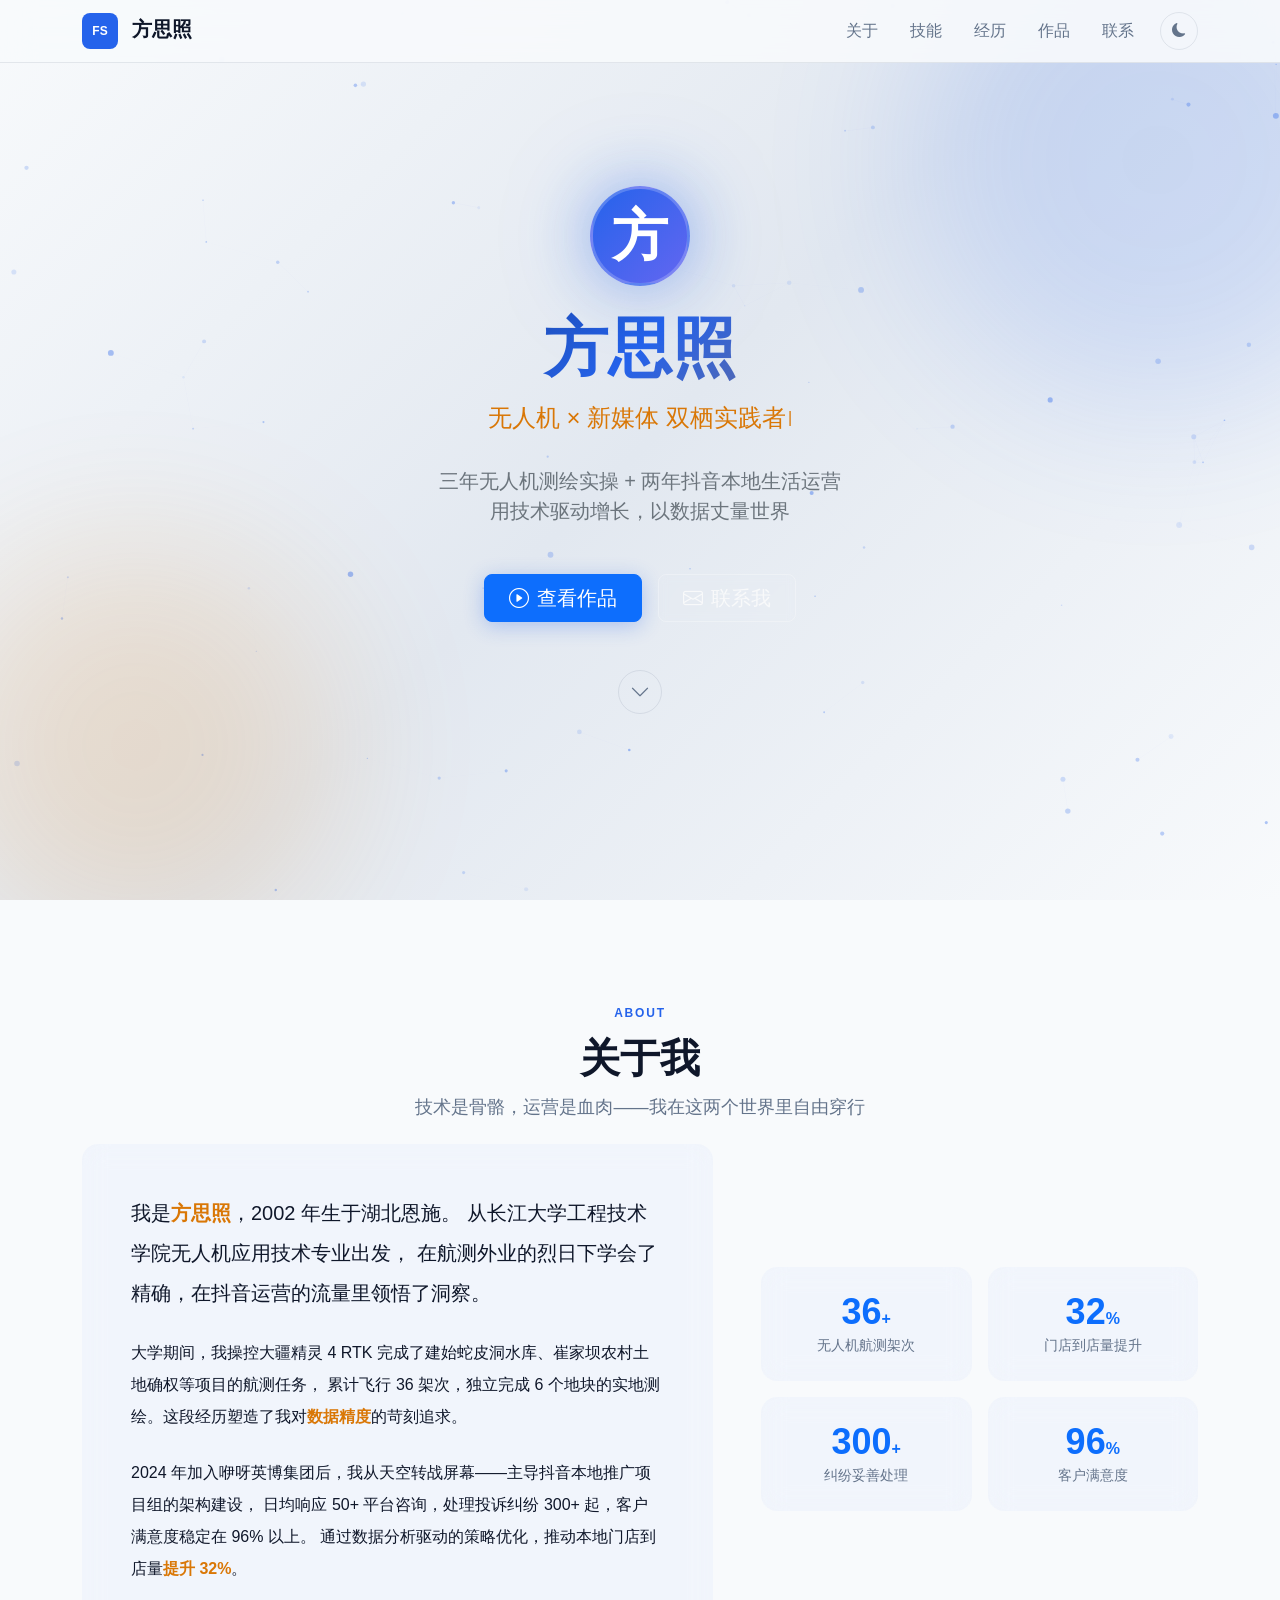
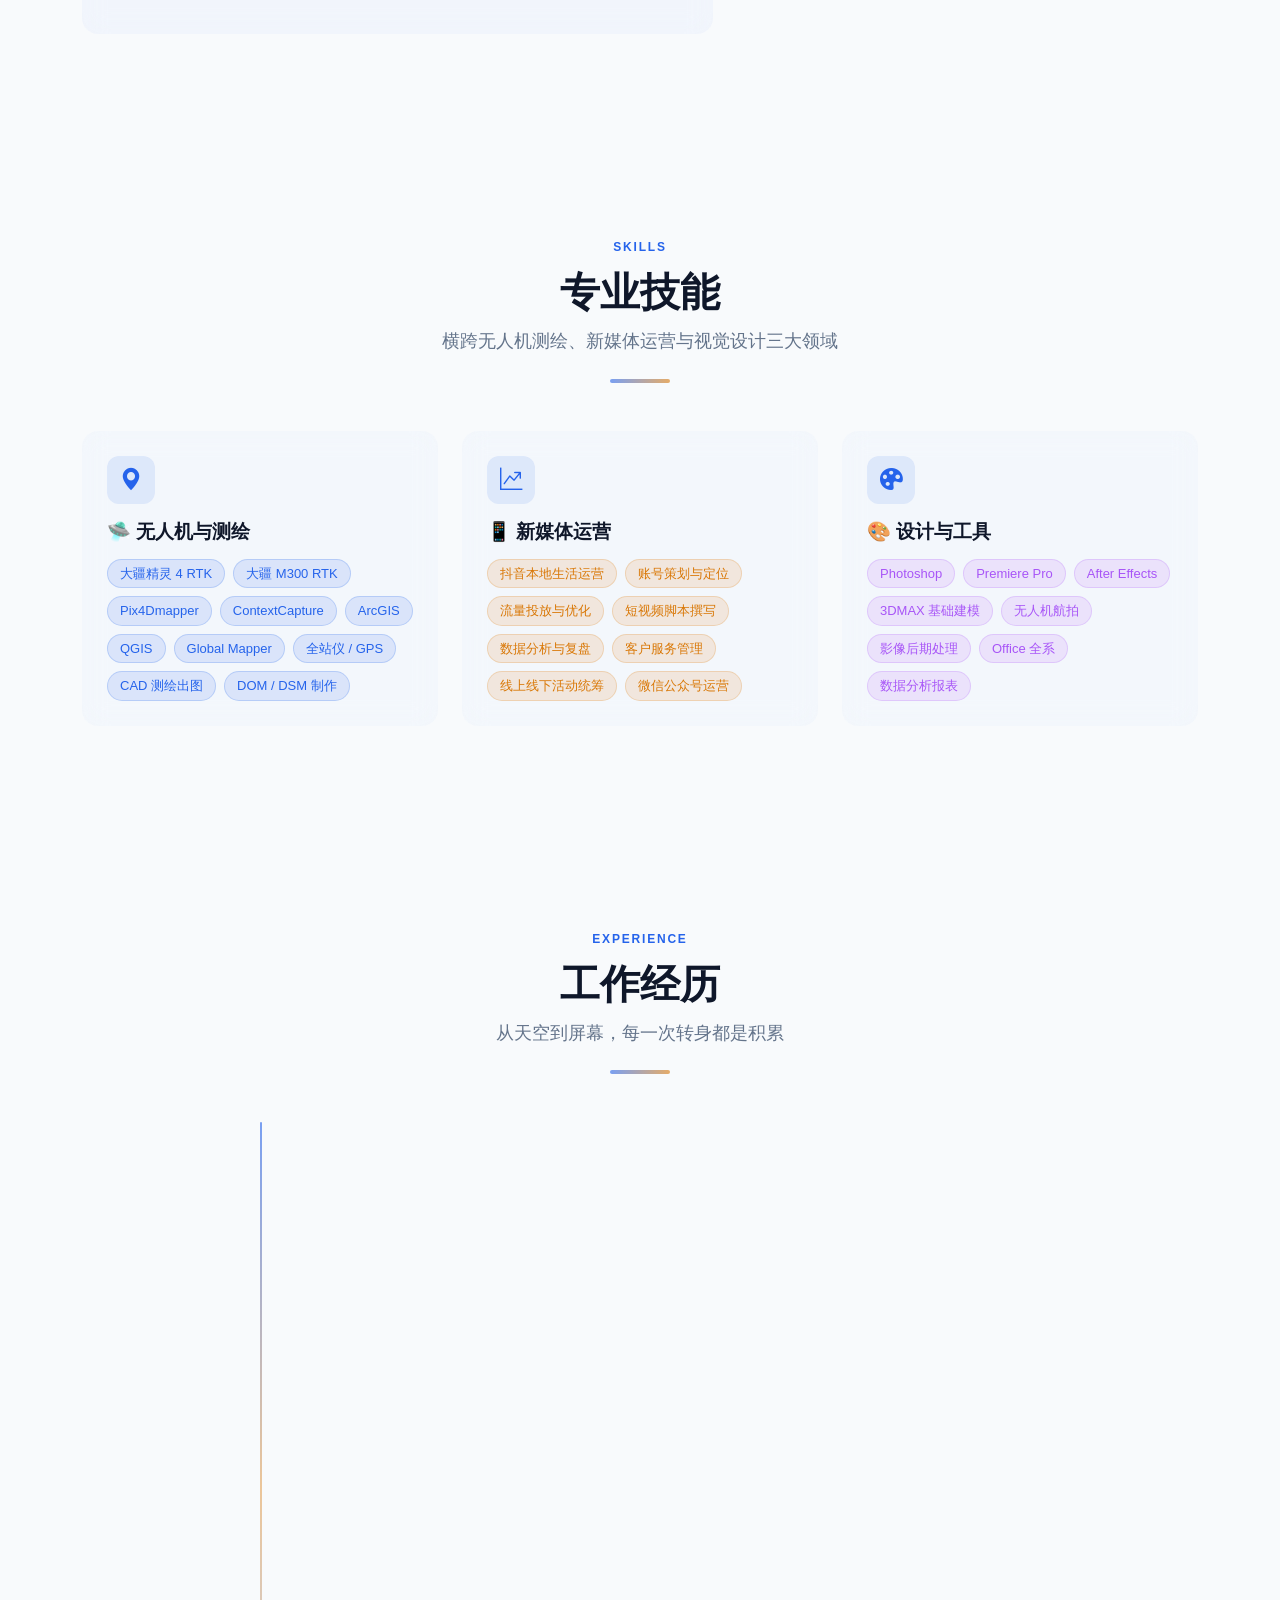
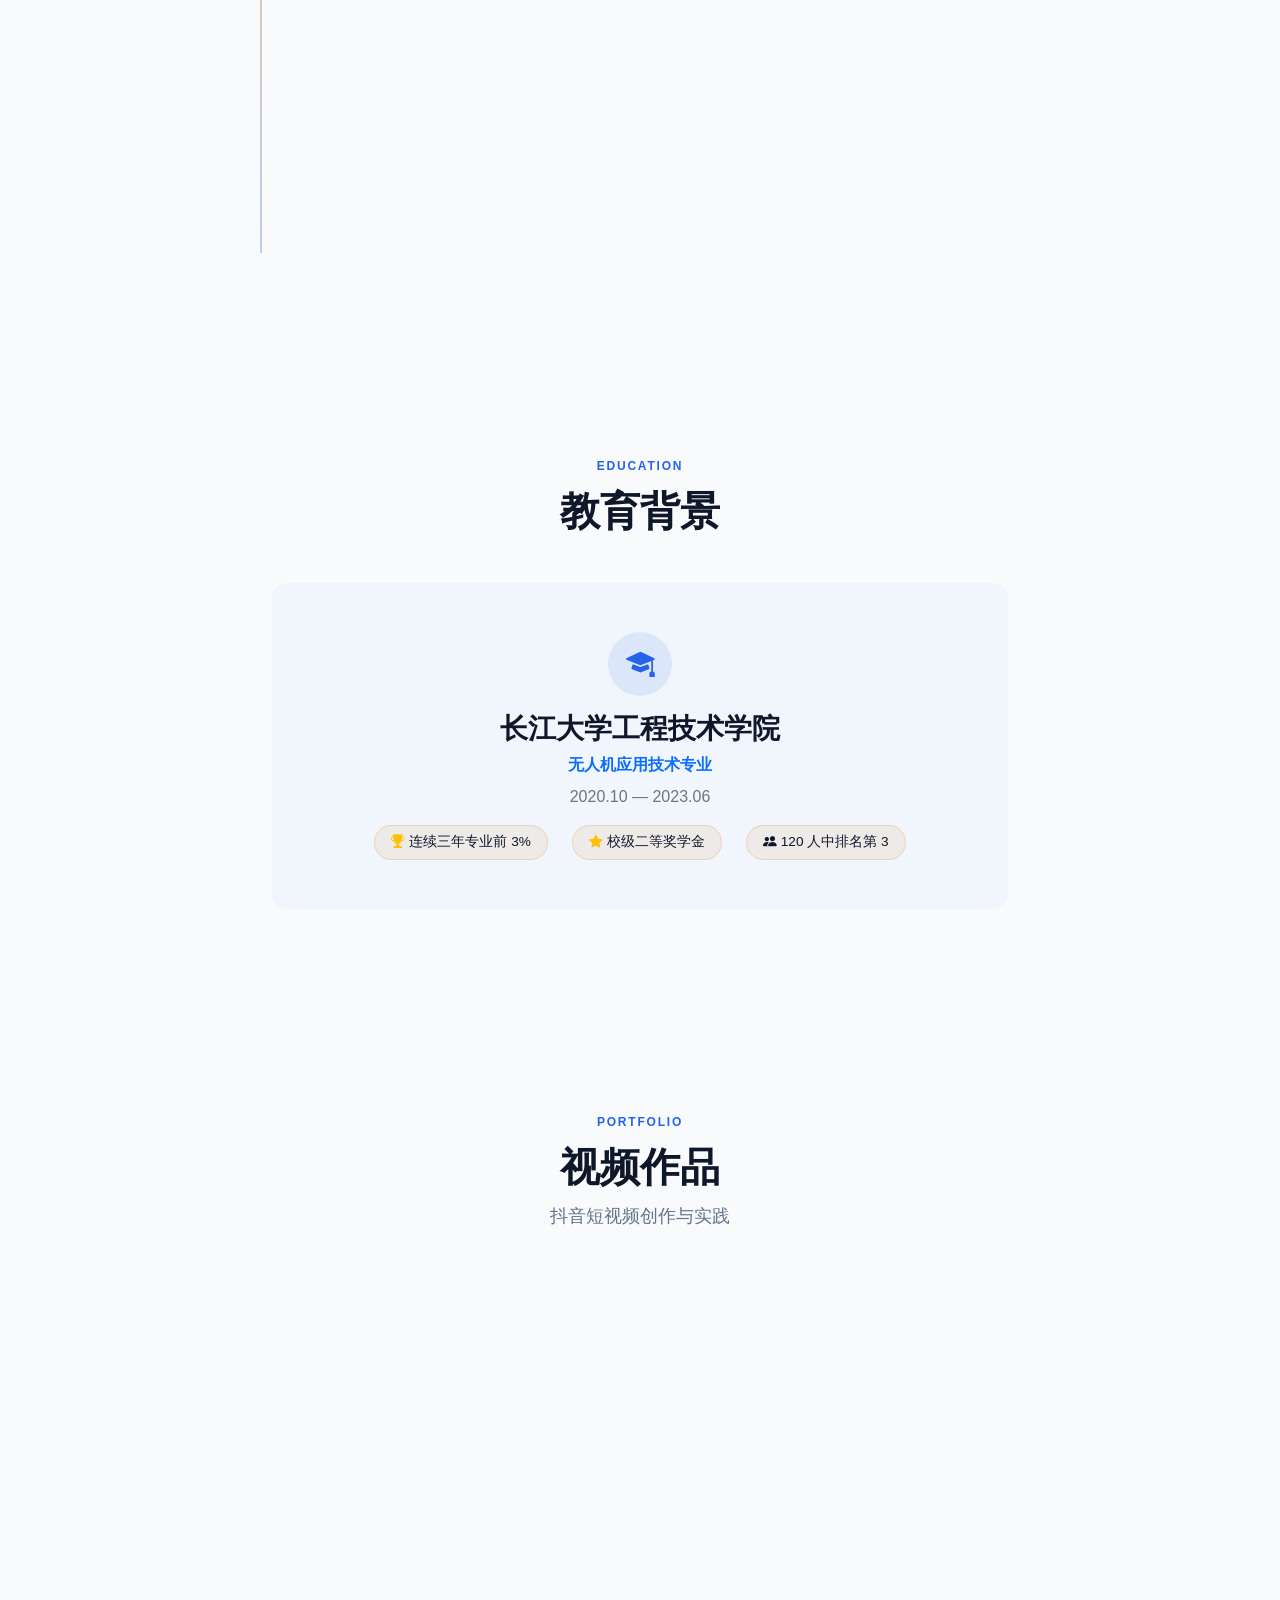
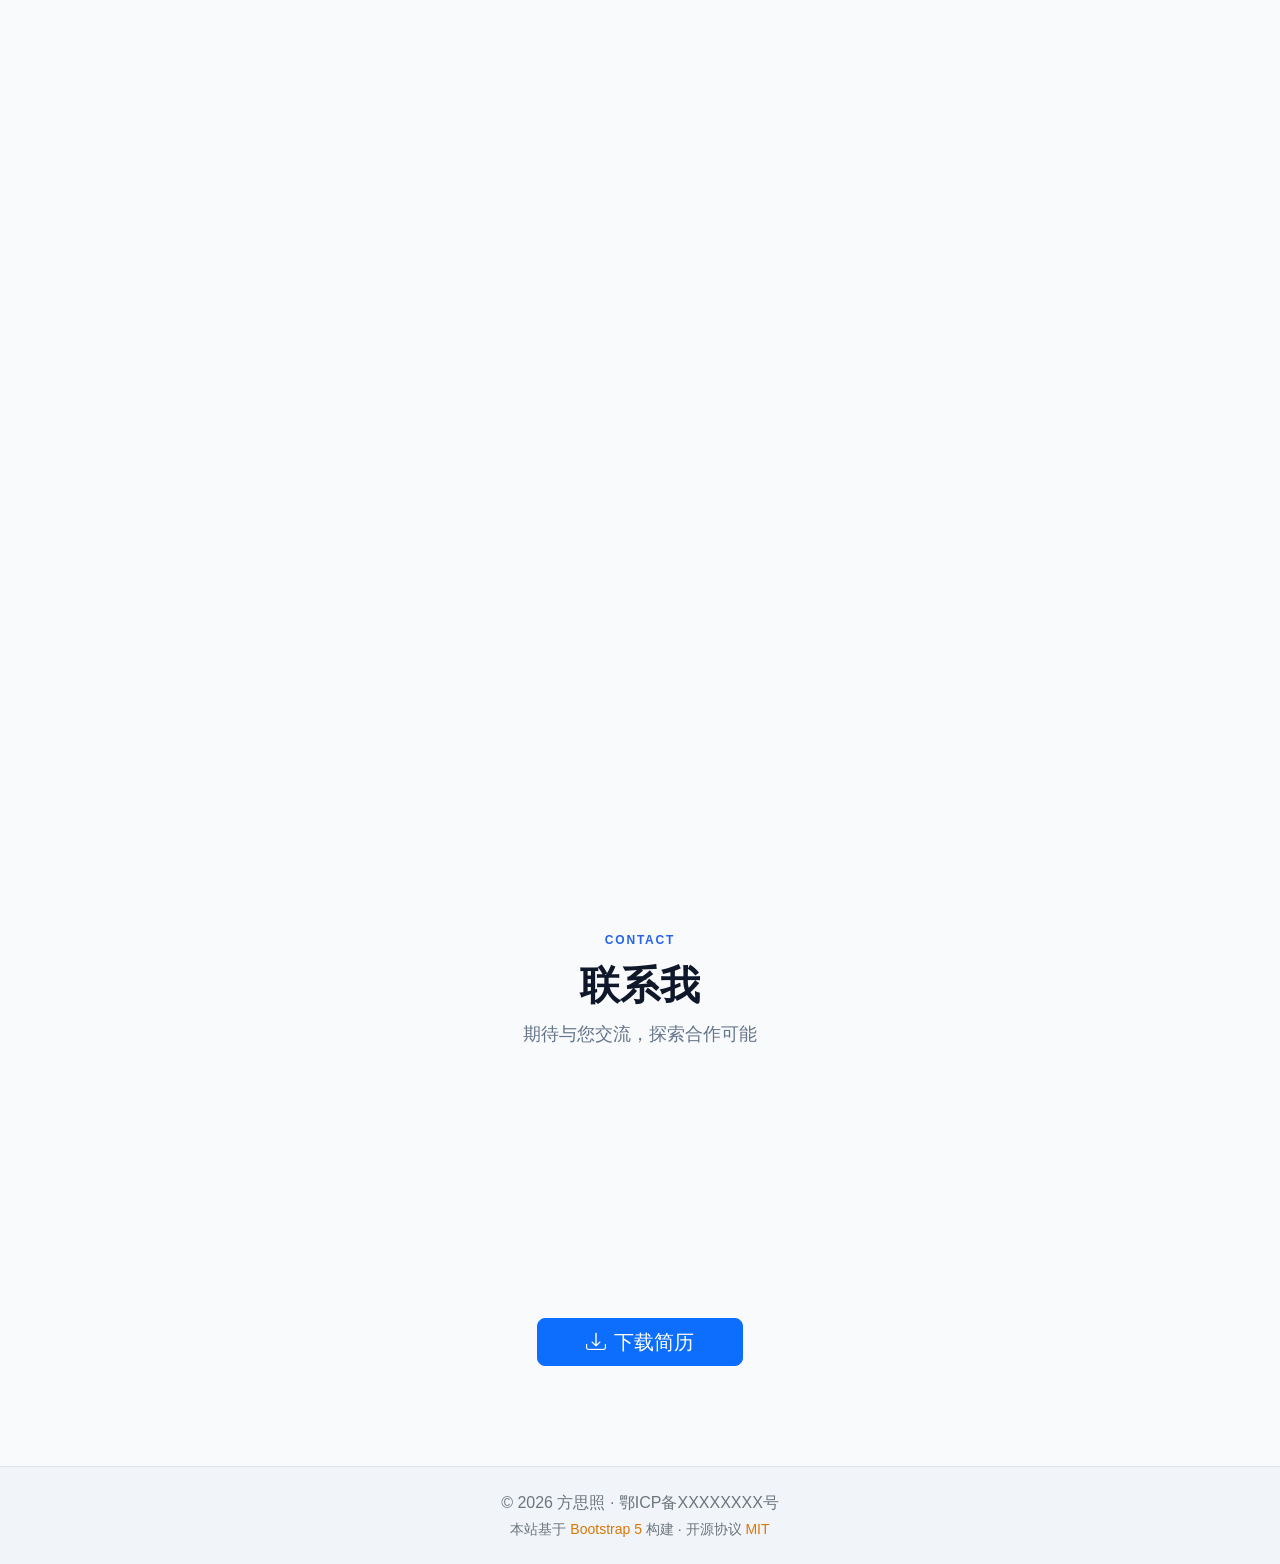
==== index.html @ 41b58fa7 "feat: 方思照个人网站初始版本 - Bootstrap 5.3 响应式单页布局 - 暗/亮双主题 + 玻璃拟态风格 - Canvas 粒子背景 + 视差滚动 - 打字机效果 + 滚动渐入动画 - " ====
<!DOCTYPE html>
<html lang="zh-CN" data-bs-theme="dark">
<head>
  <meta charset="UTF-8">
  <meta name="viewport" content="width=device-width, initial-scale=1.0">
  <meta name="description" content="方思照 — 无人机技术 × 新媒体运营 双栖实践者。个人在线名片，展示专业背景、技能与作品。">
  <meta name="keywords" content="方思照,无人机,航测,抖音运营,新媒体,个人网站,Bootstrap">
  <link rel="icon" href="data:image/svg+xml,<svg xmlns='http://www.w3.org/2000/svg' viewBox='0 0 32 32'><rect width='32' height='32' rx='6' fill='%233B82F6'/><text x='50%25' y='54%25' dominant-baseline='middle' text-anchor='middle' fill='white' font-size='18' font-family='sans-serif' font-weight='bold'>方</text></svg>">
  <title>方思照 | 无人机 × 新媒体 双栖实践者</title>

  <!-- Bootstrap 5.3 CSS -->
  <link href="https://cdn.jsdelivr.net/npm/bootstrap@5.3.5/dist/css/bootstrap.min.css" rel="stylesheet">
  <!-- Bootstrap Icons -->
  <link href="https://cdn.jsdelivr.net/npm/bootstrap-icons@1.11.3/font/bootstrap-icons.css" rel="stylesheet">
  <!-- 自定义样式 -->
  <link href="assets/css/style.css" rel="stylesheet">
</head>
<body data-bs-spy="scroll" data-bs-target="#mainNav" data-bs-root-margin="0px 0px -40%" data-bs-smooth-scroll="true" tabindex="0">

  <!-- 滚动进度条 -->
  <div class="scroll-progress" id="scrollProgress"></div>

  <!-- ========== 导航栏 ========== -->
  <nav id="mainNav" class="navbar navbar-expand-lg fixed-top">
    <div class="container">
      <a class="navbar-brand fw-bold" href="#hero">
        <span class="brand-icon">FS</span> 方思照
      </a>
      <button class="navbar-toggler border-0" type="button" data-bs-toggle="collapse" data-bs-target="#navbarNav" aria-controls="navbarNav" aria-expanded="false" aria-label="切换导航">
        <span class="navbar-toggler-icon"></span>
      </button>
      <div class="collapse navbar-collapse" id="navbarNav">
        <ul class="navbar-nav ms-auto align-items-lg-center gap-1">
          <li class="nav-item"><a class="nav-link" href="#about">关于</a></li>
          <li class="nav-item"><a class="nav-link" href="#skills">技能</a></li>
          <li class="nav-item"><a class="nav-link" href="#experience">经历</a></li>
          <li class="nav-item"><a class="nav-link" href="#portfolio">作品</a></li>
          <li class="nav-item"><a class="nav-link" href="#contact">联系</a></li>
          <li class="nav-item ms-lg-2">
            <button id="themeToggle" class="btn btn-sm theme-toggle" title="切换明暗主题" aria-label="切换明暗主题">
              <i class="bi bi-sun-fill"></i>
            </button>
          </li>
        </ul>
      </div>
    </div>
  </nav>

  <!-- ========== Hero 区域 ========== -->
  <section id="hero" class="hero-section d-flex align-items-center min-vh-100">
    <!-- 粒子画布 -->
    <canvas id="particleCanvas" aria-hidden="true"></canvas>
    <!-- 动态光晕 -->
    <div class="hero-glow-1" aria-hidden="true"></div>
    <div class="hero-glow-2" aria-hidden="true"></div>
    <div class="container text-center position-relative">
      <div class="hero-avatar mx-auto mb-4">
        <div class="avatar-placeholder rounded-circle d-flex align-items-center justify-content-center mx-auto">
          <span class="display-4 fw-bold">方</span>
        </div>
      </div>
      <h1 class="display-3 fw-bold mb-2 hero-name">方思照</h1>
      <div class="hero-subtitle mb-4">
        <span class="fs-4 fw-light typing-text" id="typingText"></span>
        <span class="typing-cursor">|</span>
      </div>
      <p class="lead text-secondary mb-5 mx-auto" style="max-width:600px;">
        三年无人机测绘实操 + 两年抖音本地生活运营<br>
        用技术驱动增长，以数据丈量世界
      </p>
      <div class="d-flex justify-content-center gap-3 flex-wrap">
        <a href="#portfolio" class="btn btn-primary btn-lg px-4">
          <i class="bi bi-play-circle me-2"></i>查看作品
        </a>
        <a href="#contact" class="btn btn-outline-light btn-lg px-4">
          <i class="bi bi-envelope me-2"></i>联系我
        </a>
      </div>
      <div class="mt-5">
        <a href="#about" class="scroll-indicator" aria-label="向下滚动">
          <i class="bi bi-chevron-down"></i>
        </a>
      </div>
    </div>
  </section>

  <!-- ========== 关于我 ========== -->
  <section id="about" class="section-padding reveal">
    <div class="container">
      <div class="section-header text-center mb-4">
        <span class="section-tag">ABOUT</span>
        <h2 class="section-title">关于我</h2>
        <p class="section-subtitle">技术是骨骼，运营是血肉——我在这两个世界里自由穿行</p>
      </div>

      <div class="row g-5 align-items-center">
        <!-- 左侧：个人简介 -->
        <div class="col-lg-7">
          <div class="about-card p-4 p-lg-5 rounded-4">
            <p class="fs-5 lh-lg mb-4">
              我是<span class="text-highlight">方思照</span>，2002 年生于湖北恩施。
              从长江大学工程技术学院无人机应用技术专业出发，
              在航测外业的烈日下学会了精确，在抖音运营的流量里领悟了洞察。
            </p>
            <p class="lh-lg mb-4">
              大学期间，我操控大疆精灵 4 RTK 完成了建始蛇皮洞水库、崔家坝农村土地确权等项目的航测任务，
              累计飞行 36 架次，独立完成 6 个地块的实地测绘。这段经历塑造了我对<span class="text-highlight">数据精度</span>的苛刻追求。
            </p>
            <p class="lh-lg mb-0">
              2024 年加入咿呀英博集团后，我从天空转战屏幕——主导抖音本地推广项目组的架构建设，
              日均响应 50+ 平台咨询，处理投诉纠纷 300+ 起，客户满意度稳定在 96% 以上。
              通过数据分析驱动的策略优化，推动本地门店到店量<span class="text-highlight">提升 32%</span>。
            </p>
          </div>
        </div>

        <!-- 右侧：核心数据 -->
        <div class="col-lg-5">
          <div class="row g-3">
            <div class="col-6">
              <div class="stat-card rounded-4 p-4 text-center">
                <div class="stat-number text-primary">36<span class="fs-6">+</span></div>
                <div class="stat-label">无人机航测架次</div>
              </div>
            </div>
            <div class="col-6">
              <div class="stat-card rounded-4 p-4 text-center">
                <div class="stat-number text-primary">32<span class="fs-6">%</span></div>
                <div class="stat-label">门店到店量提升</div>
              </div>
            </div>
            <div class="col-6">
              <div class="stat-card rounded-4 p-4 text-center">
                <div class="stat-number text-primary">300<span class="fs-6">+</span></div>
                <div class="stat-label">纠纷妥善处理</div>
              </div>
            </div>
            <div class="col-6">
              <div class="stat-card rounded-4 p-4 text-center">
                <div class="stat-number text-primary">96<span class="fs-6">%</span></div>
                <div class="stat-label">客户满意度</div>
              </div>
            </div>
          </div>
        </div>
      </div>
    </div>
  </section>

  <!-- ========== 技能雷达 ========== -->
  <section id="skills" class="section-padding reveal">
    <div class="container">
      <div class="section-header text-center mb-4">
        <span class="section-tag">SKILLS</span>
        <h2 class="section-title">专业技能</h2>
        <p class="section-subtitle">横跨无人机测绘、新媒体运营与视觉设计三大领域</p>
      </div>
      <div class="section-divider"></div>

      <div class="row g-4">
        <!-- 无人机测绘 -->
        <div class="col-lg-4 col-md-6">
          <div class="skill-category-card rounded-4 p-4 h-100">
            <div class="skill-icon-wrapper mb-3">
              <i class="bi bi-geo-alt-fill"></i>
            </div>
            <h3 class="skill-category-title mb-3">🛸 无人机与测绘</h3>
            <div class="skill-tags">
              <span class="skill-tag tech">大疆精灵 4 RTK</span>
              <span class="skill-tag tech">大疆 M300 RTK</span>
              <span class="skill-tag tech">Pix4Dmapper</span>
              <span class="skill-tag tech">ContextCapture</span>
              <span class="skill-tag tech">ArcGIS</span>
              <span class="skill-tag tech">QGIS</span>
              <span class="skill-tag tech">Global Mapper</span>
              <span class="skill-tag tech">全站仪 / GPS</span>
              <span class="skill-tag tech">CAD 测绘出图</span>
              <span class="skill-tag tech">DOM / DSM 制作</span>
            </div>
          </div>
        </div>

        <!-- 新媒体运营 -->
        <div class="col-lg-4 col-md-6">
          <div class="skill-category-card rounded-4 p-4 h-100">
            <div class="skill-icon-wrapper mb-3">
              <i class="bi bi-graph-up-arrow"></i>
            </div>
            <h3 class="skill-category-title mb-3">📱 新媒体运营</h3>
            <div class="skill-tags">
              <span class="skill-tag ops">抖音本地生活运营</span>
              <span class="skill-tag ops">账号策划与定位</span>
              <span class="skill-tag ops">流量投放与优化</span>
              <span class="skill-tag ops">短视频脚本撰写</span>
              <span class="skill-tag ops">数据分析与复盘</span>
              <span class="skill-tag ops">客户服务管理</span>
              <span class="skill-tag ops">线上线下活动统筹</span>
              <span class="skill-tag ops">微信公众号运营</span>
            </div>
          </div>
        </div>

        <!-- 设计与工具 -->
        <div class="col-lg-4 col-md-6">
          <div class="skill-category-card rounded-4 p-4 h-100">
            <div class="skill-icon-wrapper mb-3">
              <i class="bi bi-palette-fill"></i>
            </div>
            <h3 class="skill-category-title mb-3">🎨 设计与工具</h3>
            <div class="skill-tags">
              <span class="skill-tag design">Photoshop</span>
              <span class="skill-tag design">Premiere Pro</span>
              <span class="skill-tag design">After Effects</span>
              <span class="skill-tag design">3DMAX 基础建模</span>
              <span class="skill-tag design">无人机航拍</span>
              <span class="skill-tag design">影像后期处理</span>
              <span class="skill-tag design">Office 全系</span>
              <span class="skill-tag design">数据分析报表</span>
            </div>
          </div>
        </div>
      </div>
    </div>
  </section>

  <!-- ========== 工作经历（时间线） ========== -->
  <section id="experience" class="section-padding reveal">
    <div class="container">
      <div class="section-header text-center mb-4">
        <span class="section-tag">EXPERIENCE</span>
        <h2 class="section-title">工作经历</h2>
        <p class="section-subtitle">从天空到屏幕，每一次转身都是积累</p>
      </div>
      <div class="section-divider"></div>

      <div class="timeline">
        <!-- 经历 1：咿呀英博 -->
        <div class="timeline-item">
          <div class="timeline-dot"></div>
          <div class="timeline-content rounded-4 p-4">
            <div class="d-flex justify-content-between align-items-start flex-wrap mb-2">
              <h3 class="timeline-title mb-0">抖音本地推广组专员</h3>
              <span class="timeline-date">2024.03 — 2026.05</span>
            </div>
            <p class="timeline-org mb-3">
              <i class="bi bi-building me-1"></i>咿呀英博集团
            </p>
            <ul class="timeline-details mb-0">
              <li>主导抖音本地推广项目组组织架构建设、运营及人员培养管理</li>
              <li>日均响应平台咨询 <strong>50+</strong>，处理投诉纠纷 <strong>300+</strong> 起，客户满意度 <strong>96%+</strong></li>
              <li>通过数据分析推动本地门店到店量 <strong>提升 32%</strong></li>
              <li>统筹线上线下活动全流程——预热引流、现场执行、转化复盘</li>
            </ul>
          </div>
        </div>

        <!-- 经历 2：融昶通信 -->
        <div class="timeline-item">
          <div class="timeline-dot"></div>
          <div class="timeline-content rounded-4 p-4">
            <div class="d-flex justify-content-between align-items-start flex-wrap mb-2">
              <h3 class="timeline-title mb-0">客服专员</h3>
              <span class="timeline-date">2023.07 — 2023.09</span>
            </div>
            <p class="timeline-org mb-3">
              <i class="bi bi-building me-1"></i>湖北融昶通信服务有限公司
            </p>
            <ul class="timeline-details mb-0">
              <li>日均处理进线电话 <strong>40+</strong>，一次性问题解决率达 <strong>92%</strong></li>
              <li>收集有效反馈 200+ 条，形成服务流程优化建议并被采纳</li>
            </ul>
          </div>
        </div>

        <!-- 经历 3：宏图勘测 -->
        <div class="timeline-item">
          <div class="timeline-dot"></div>
          <div class="timeline-content rounded-4 p-4">
            <div class="d-flex justify-content-between align-items-start flex-wrap mb-2">
              <h3 class="timeline-title mb-0">测量员 / 航测实习生</h3>
              <span class="timeline-date">2023.03 — 2023.07</span>
            </div>
            <p class="timeline-org mb-3">
              <i class="bi bi-building me-1"></i>恩施州宏图勘测规划设计有限公司
            </p>
            <ul class="timeline-details mb-0">
              <li>独立完成金龙大道 6 个地块实地测绘放样（全站仪、GPS），数据准确率 <strong>99.5%</strong></li>
              <li>参与建始蛇皮洞水库、崔家坝农村土地确权项目（大疆精灵 4 RTK，<strong>36 架次</strong>）</li>
              <li>协助影像拼接、像控点布设、DOM/DSM 制作及成果质检</li>
              <li>建立完整飞行日志与设备档案管理体系</li>
            </ul>
          </div>
        </div>
      </div>
    </div>
  </section>

  <!-- ========== 教育背景 ========== -->
  <section id="education" class="section-padding reveal">
    <div class="container">
      <div class="section-header text-center mb-5">
        <span class="section-tag">EDUCATION</span>
        <h2 class="section-title">教育背景</h2>
      </div>

      <div class="row justify-content-center">
        <div class="col-lg-8">
          <div class="edu-card rounded-4 p-4 p-lg-5 text-center">
            <div class="edu-icon mb-3">
              <i class="bi bi-mortarboard-fill"></i>
            </div>
            <h3 class="fw-bold mb-2">长江大学工程技术学院</h3>
            <p class="text-primary fw-semibold mb-2">无人机应用技术专业</p>
            <p class="text-secondary mb-3">2020.10 — 2023.06</p>
            <div class="edu-achievements d-flex justify-content-center gap-4 flex-wrap">
              <span class="badge-achievement">
                <i class="bi bi-trophy-fill text-warning me-1"></i>连续三年专业前 3%
              </span>
              <span class="badge-achievement">
                <i class="bi bi-star-fill text-warning me-1"></i>校级二等奖学金
              </span>
              <span class="badge-achievement">
                <i class="bi bi-people-fill me-1"></i>120 人中排名第 3
              </span>
            </div>
          </div>
        </div>
      </div>
    </div>
  </section>

  <!-- ========== 作品展示 ========== -->
  <section id="portfolio" class="section-padding reveal">
    <div class="container">
      <div class="section-header text-center mb-5">
        <span class="section-tag">PORTFOLIO</span>
        <h2 class="section-title">视频作品</h2>
        <p class="section-subtitle">抖音短视频创作与实践</p>
      </div>

      <div class="row g-4 justify-content-center">
        <div class="col-md-6">
          <div class="portfolio-card rounded-4 overflow-hidden">
            <div class="video-wrapper">
              <video controls preload="auto" class="w-100" playsinline>
                <source src="assets/video/douyin-1.mp4" type="video/mp4">
                您的浏览器不支持视频播放
              </video>
            </div>
            <div class="p-3">
              <h5 class="fw-bold mb-1">抖音作品 ①</h5>
              <p class="text-secondary mb-0 small">短视频创作 · 2026</p>
            </div>
          </div>
        </div>

        <div class="col-md-6">
          <div class="portfolio-card rounded-4 overflow-hidden">
            <div class="video-wrapper">
              <video controls preload="auto" class="w-100" playsinline>
                <source src="assets/video/douyin-2.mp4" type="video/mp4">
                您的浏览器不支持视频播放
              </video>
            </div>
            <div class="p-3">
              <h5 class="fw-bold mb-1">抖音作品 ②</h5>
              <p class="text-secondary mb-0 small">短视频创作 · 2026</p>
            </div>
          </div>
        </div>
      </div>
    </div>
  </section>

  <!-- ========== 联系我 ========== -->
  <section id="contact" class="section-padding reveal">
    <div class="container">
      <div class="section-header text-center mb-5">
        <span class="section-tag">CONTACT</span>
        <h2 class="section-title">联系我</h2>
        <p class="section-subtitle">期待与您交流，探索合作可能</p>
      </div>

      <div class="row justify-content-center g-4">
        <div class="col-md-4">
          <a href="mailto:contact@fangsizhao.me" class="contact-card rounded-4 p-4 text-center text-decoration-none d-block">
            <div class="contact-icon mb-3">
              <i class="bi bi-envelope-fill"></i>
            </div>
            <h5 class="fw-bold mb-1">邮箱</h5>
            <p class="text-secondary mb-0">邮件联系</p>
          </a>
        </div>

        <div class="col-md-4">
          <div class="contact-card rounded-4 p-4 text-center">
            <div class="contact-icon mb-3">
              <i class="bi bi-telephone-fill"></i>
            </div>
            <h5 class="fw-bold mb-1">电话</h5>
            <p class="text-secondary mb-0">简历中查看</p>
          </div>
        </div>

        <div class="col-md-4">
          <div class="contact-card rounded-4 p-4 text-center">
            <div class="contact-icon mb-3">
              <i class="bi bi-geo-alt-fill"></i>
            </div>
            <h5 class="fw-bold mb-1">所在地</h5>
            <p class="text-secondary mb-0">湖北省恩施市</p>
          </div>
        </div>
      </div>

      <!-- 简历下载 -->
      <div class="text-center mt-5">
        <a href="方思照_个人简历.docx" class="btn btn-primary btn-lg px-5" download>
          <i class="bi bi-download me-2"></i>下载简历
        </a>
      </div>
    </div>
  </section>

  <!-- ========== 页脚 ========== -->
  <footer class="site-footer py-4">
    <div class="container text-center">
      <p class="mb-1 text-secondary">© 2026 方思照 · 鄂ICP备XXXXXXXX号</p>
      <p class="small text-secondary mb-0">
        本站基于 <a href="https://getbootstrap.com" target="_blank" rel="noopener" class="text-decoration-none">Bootstrap 5</a> 构建 ·
        开源协议 <a href="https://opensource.org/licenses/MIT" target="_blank" rel="noopener" class="text-decoration-none">MIT</a>
      </p>
    </div>
  </footer>

  <!-- Bootstrap JS -->
  <script src="https://cdn.jsdelivr.net/npm/bootstrap@5.3.5/dist/js/bootstrap.bundle.min.js"></script>
  <!-- 自定义脚本 -->
  <script src="assets/js/main.js"></script>
</body>
</html>
---- assets/css/style.css ----
/* ============================================================
   方思照个人网站 — 自定义样式
   设计理念: 暗色科技风 + 蓝金双强调色
   ============================================================ */

/* ---------- CSS 自定义属性（主题变量） ---------- */
:root,
[data-bs-theme="dark"] {
  --bg-primary: #0F172A;
  --bg-secondary: #1E293B;
  --bg-card: #1E293B;
  --bg-card-hover: #253348;
  --text-primary: #F1F5F9;
  --text-secondary: #94A3B8;
  --accent-blue: #3B82F6;
  --accent-blue-rgb: 59, 130, 246;
  --accent-gold: #F59E0B;
  --accent-gold-rgb: 245, 158, 11;
  --border-color: rgba(148, 163, 184, 0.12);
  --nav-bg: rgba(15, 23, 42, 0.85);
  --shadow-sm: 0 1px 3px rgba(0, 0, 0, 0.3);
  --shadow-md: 0 4px 20px rgba(0, 0, 0, 0.4);
  --shadow-lg: 0 10px 40px rgba(0, 0, 0, 0.5);
  --gradient-hero: linear-gradient(135deg, #0F172A 0%, #1E293B 50%, #0F172A 100%);
  --gradient-oss: linear-gradient(135deg, #1E293B 0%, #312E81 50%, #1E293B 100%);
}

[data-bs-theme="light"] {
  --bg-primary: #F8FAFC;
  --bg-secondary: #F1F5F9;
  --bg-card: #FFFFFF;
  --bg-card-hover: #F8FAFC;
  --text-primary: #0F172A;
  --text-secondary: #64748B;
  --accent-blue: #2563EB;
  --accent-blue-rgb: 37, 99, 235;
  --accent-gold: #D97706;
  --accent-gold-rgb: 217, 119, 6;
  --border-color: rgba(100, 116, 139, 0.15);
  --nav-bg: rgba(248, 250, 252, 0.9);
  --shadow-sm: 0 1px 3px rgba(0, 0, 0, 0.08);
  --shadow-md: 0 4px 20px rgba(0, 0, 0, 0.1);
  --shadow-lg: 0 10px 40px rgba(0, 0, 0, 0.12);
  --gradient-hero: linear-gradient(135deg, #F8FAFC 0%, #E2E8F0 50%, #F8FAFC 100%);
  --gradient-oss: linear-gradient(135deg, #FFFFFF 0%, #EFF6FF 50%, #FFFFFF 100%);
}

/* ---------- 全局基础 ---------- */
html {
  scroll-behavior: smooth;
}

body {
  background-color: var(--bg-primary);
  color: var(--text-primary);
  font-family: -apple-system, BlinkMacSystemFont, "Segoe UI", "PingFang SC", "Microsoft YaHei", "Helvetica Neue", sans-serif;
  transition: background-color 0.3s ease, color 0.3s ease;
  overflow-x: hidden;
}

/* ---------- 滚动进度条 ---------- */
.scroll-progress {
  position: fixed;
  top: 0;
  left: 0;
  height: 3px;
  background: linear-gradient(90deg, var(--accent-blue), var(--accent-gold));
  z-index: 9999;
  transition: width 0.1s linear;
  border-radius: 0 2px 2px 0;
}

/* ---------- 玻璃拟态 ---------- */
.glass {
  background: rgba(var(--accent-blue-rgb), 0.04) !important;
  backdrop-filter: blur(20px);
  -webkit-backdrop-filter: blur(20px);
  border: 1px solid rgba(255, 255, 255, 0.08) !important;
}

[data-bs-theme="light"] .glass {
  background: rgba(255, 255, 255, 0.6) !important;
  border: 1px solid rgba(0, 0, 0, 0.06) !important;
}

/* ---------- 渐变边框动画 ---------- */
.gradient-border {
  position: relative;
}

.gradient-border::before {
  content: '';
  position: absolute;
  inset: 0;
  border-radius: inherit;
  padding: 1px;
  background: linear-gradient(135deg, rgba(var(--accent-blue-rgb), 0.3), rgba(var(--accent-gold-rgb), 0.3), rgba(var(--accent-blue-rgb), 0.1));
  -webkit-mask: linear-gradient(#fff 0 0) content-box, linear-gradient(#fff 0 0);
  mask: linear-gradient(#fff 0 0) content-box, linear-gradient(#fff 0 0);
  -webkit-mask-composite: xor;
  mask-composite: exclude;
  opacity: 0;
  transition: opacity 0.5s ease;
  pointer-events: none;
}

.gradient-border:hover::before {
  opacity: 1;
}

a {
  color: var(--accent-blue);
  transition: color 0.2s ease;
}

a:hover {
  color: var(--accent-gold);
}

/* ---------- 导航栏 ---------- */
#mainNav {
  background: var(--nav-bg);
  backdrop-filter: blur(16px);
  -webkit-backdrop-filter: blur(16px);
  border-bottom: 1px solid var(--border-color);
  transition: transform 0.4s cubic-bezier(0.25, 0.8, 0.25, 1), background 0.3s ease;
}

#mainNav .navbar-brand {
  color: var(--text-primary);
  font-size: 1.25rem;
}

.brand-icon {
  display: inline-flex;
  align-items: center;
  justify-content: center;
  width: 36px;
  height: 36px;
  background: var(--accent-blue);
  color: #fff;
  font-size: 0.75rem;
  font-weight: 700;
  border-radius: 8px;
  margin-right: 8px;
  vertical-align: middle;
}

#mainNav .nav-link {
  color: var(--text-secondary);
  font-weight: 500;
  padding: 0.5rem 0.875rem;
  border-radius: 8px;
  transition: all 0.2s ease;
}

#mainNav .nav-link:hover,
#mainNav .nav-link.active {
  color: var(--accent-blue);
  background: rgba(var(--accent-blue-rgb), 0.08);
}

/* 主题切换按钮 */
.theme-toggle {
  width: 38px;
  height: 38px;
  border-radius: 50% !important;
  border: 1px solid var(--border-color) !important;
  color: var(--text-secondary) !important;
  display: flex;
  align-items: center;
  justify-content: center;
  transition: all 0.25s ease;
}

.theme-toggle:hover {
  border-color: var(--accent-gold) !important;
  color: var(--accent-gold) !important;
  background: rgba(var(--accent-gold-rgb), 0.08);
}

/* ---------- Hero 区域 ---------- */
.hero-section {
  position: relative;
  background: var(--gradient-hero);
  overflow: hidden;
}

/* 装饰粒子背景 */
.hero-bg-particles {
  position: absolute;
  top: 0;
  left: 0;
  width: 100%;
  height: 100%;
  pointer-events: none;
}

/* 粒子 Canvas */
#particleCanvas {
  position: absolute;
  top: 0;
  left: 0;
  width: 100%;
  height: 100%;
  pointer-events: none;
  opacity: 0.7;
}

/* Hero 视差光晕 */
.hero-glow-1,
.hero-glow-2 {
  position: absolute;
  border-radius: 50%;
  filter: blur(80px);
  opacity: 0.15;
  pointer-events: none;
}

.hero-glow-1 {
  width: 500px;
  height: 500px;
  background: var(--accent-blue);
  top: -10%;
  right: -10%;
  animation: glowDrift1 12s ease-in-out infinite;
}

.hero-glow-2 {
  width: 400px;
  height: 400px;
  background: var(--accent-gold);
  bottom: -5%;
  left: -5%;
  animation: glowDrift2 15s ease-in-out infinite;
}

@keyframes glowDrift1 {
  0%, 100% { transform: translate(0, 0); }
  33% { transform: translate(-60px, 40px); }
  66% { transform: translate(-30px, -30px); }
}

@keyframes glowDrift2 {
  0%, 100% { transform: translate(0, 0); }
  33% { transform: translate(50px, -30px); }
  66% { transform: translate(-20px, 50px); }
}

/* 头像占位 */
.hero-avatar {
  animation: floatAvatar 6s ease-in-out infinite;
}

@keyframes floatAvatar {
  0%, 100% { transform: translateY(0); }
  50% { transform: translateY(-12px); }
}

.avatar-placeholder {
  width: 100px;
  height: 100px;
  background: linear-gradient(135deg, var(--accent-blue), #6366F1);
  color: #fff;
  border: 3px solid rgba(255, 255, 255, 0.2);
  box-shadow: 0 0 60px rgba(var(--accent-blue-rgb), 0.4), 0 0 120px rgba(var(--accent-blue-rgb), 0.15);
  animation: avatarGlow 3s ease-in-out infinite alternate;
}

@keyframes avatarGlow {
  0% { box-shadow: 0 0 40px rgba(var(--accent-blue-rgb), 0.3), 0 0 80px rgba(var(--accent-blue-rgb), 0.1); }
  100% { box-shadow: 0 0 60px rgba(var(--accent-blue-rgb), 0.5), 0 0 140px rgba(var(--accent-blue-rgb), 0.2); }
}

.hero-name {
  background: linear-gradient(135deg, var(--text-primary) 0%, var(--accent-blue) 50%, var(--accent-gold) 100%);
  -webkit-background-clip: text;
  -webkit-text-fill-color: transparent;
  background-clip: text;
}

/* 打字效果 */
.hero-subtitle {
  min-height: 3rem;
  display: flex;
  align-items: center;
  justify-content: center;
  gap: 2px;
}

/* Hero CTA 按钮增强 */
.hero-section .btn {
  position: relative;
  overflow: hidden;
  transition: all 0.4s cubic-bezier(0.25, 0.8, 0.25, 1.2);
}

.hero-section .btn-primary {
  box-shadow: 0 4px 20px rgba(var(--accent-blue-rgb), 0.3);
}

.hero-section .btn-primary:hover {
  transform: translateY(-3px);
  box-shadow: 0 8px 30px rgba(var(--accent-blue-rgb), 0.5);
}

.hero-section .btn-outline-light {
  border-color: rgba(255, 255, 255, 0.3);
  backdrop-filter: blur(4px);
}

.hero-section .btn-outline-light:hover {
  transform: translateY(-3px);
  border-color: var(--accent-gold);
  color: var(--accent-gold);
  box-shadow: 0 8px 30px rgba(var(--accent-gold-rgb), 0.3);
  background: rgba(var(--accent-gold-rgb), 0.08);
}

.typing-text {
  color: var(--accent-gold);
}

.typing-cursor {
  color: var(--accent-gold);
  font-weight: 300;
  animation: blink 1s step-end infinite;
}

@keyframes blink {
  0%, 100% { opacity: 1; }
  50% { opacity: 0; }
}

/* 向下滚动指示器 */
.scroll-indicator {
  display: inline-flex;
  align-items: center;
  justify-content: center;
  width: 44px;
  height: 44px;
  border-radius: 50%;
  border: 1px solid var(--border-color);
  color: var(--text-secondary);
  font-size: 1.25rem;
  animation: bounce 2s ease-in-out infinite;
  transition: all 0.3s ease;
}

.scroll-indicator:hover {
  border-color: var(--accent-blue);
  color: var(--accent-blue);
}

@keyframes bounce {
  0%, 20%, 50%, 80%, 100% { transform: translateY(0); }
  40% { transform: translateY(-10px); }
  60% { transform: translateY(-5px); }
}

/* ---------- 通用区块样式 ---------- */
.section-padding {
  padding: 100px 0;
}

.section-tag {
  display: inline-block;
  font-size: 0.75rem;
  font-weight: 700;
  letter-spacing: 0.15em;
  color: var(--accent-blue);
  text-transform: uppercase;
  margin-bottom: 0.75rem;
}

.section-title {
  font-size: 2.5rem;
  font-weight: 800;
  margin-bottom: 0.75rem;
}

.section-subtitle {
  color: var(--text-secondary);
  font-size: 1.1rem;
  max-width: 500px;
  margin: 0 auto;
}

.text-highlight {
  color: var(--accent-gold);
  font-weight: 600;
}

/* ---------- 关于卡片 ---------- */
.about-card {
  background: rgba(var(--accent-blue-rgb), 0.03);
  backdrop-filter: blur(12px);
  -webkit-backdrop-filter: blur(12px);
  border: 1px solid rgba(255, 255, 255, 0.06);
  transition: all 0.4s cubic-bezier(0.25, 0.8, 0.25, 1.2);
}

.about-card:hover {
  box-shadow: 0 20px 50px rgba(0, 0, 0, 0.4), 0 0 0 1px rgba(var(--accent-blue-rgb), 0.15) inset;
  transform: translateY(-2px);
}

/* 数据统计卡片 */
.stat-card {
  background: rgba(var(--accent-blue-rgb), 0.03);
  backdrop-filter: blur(12px);
  -webkit-backdrop-filter: blur(12px);
  border: 1px solid rgba(255, 255, 255, 0.06);
  transition: all 0.4s cubic-bezier(0.25, 0.8, 0.25, 1.2);
}

.stat-card:hover {
  transform: translateY(-6px);
  box-shadow: 0 15px 40px rgba(0, 0, 0, 0.4);
  border-color: rgba(var(--accent-blue-rgb), 0.35);
  background: rgba(var(--accent-blue-rgb), 0.06);
}

.stat-number {
  font-size: 2.25rem;
  font-weight: 800;
  line-height: 1.1;
}

.stat-label {
  color: var(--text-secondary);
  font-size: 0.85rem;
  margin-top: 0.25rem;
}

/* ---------- 技能卡片 ---------- */
.skill-category-card {
  background: rgba(var(--accent-blue-rgb), 0.02);
  backdrop-filter: blur(12px);
  -webkit-backdrop-filter: blur(12px);
  border: 1px solid rgba(255, 255, 255, 0.06);
  transition: all 0.4s cubic-bezier(0.25, 0.8, 0.25, 1.2);
}

.skill-category-card:hover {
  transform: translateY(-8px);
  box-shadow: 0 25px 50px rgba(0, 0, 0, 0.5);
  border-color: rgba(var(--accent-blue-rgb), 0.3);
  background: rgba(var(--accent-blue-rgb), 0.05);
}

.skill-icon-wrapper {
  width: 48px;
  height: 48px;
  border-radius: 12px;
  display: flex;
  align-items: center;
  justify-content: center;
  background: rgba(var(--accent-blue-rgb), 0.1);
  color: var(--accent-blue);
  font-size: 1.4rem;
}

.skill-category-title {
  font-size: 1.2rem;
  font-weight: 700;
}

.skill-tags {
  display: flex;
  flex-wrap: wrap;
  gap: 8px;
}

.skill-tag {
  display: inline-block;
  padding: 4px 12px;
  border-radius: 20px;
  font-size: 0.8125rem;
  font-weight: 500;
  transition: all 0.2s ease;
}

.skill-tag.tech {
  background: rgba(var(--accent-blue-rgb), 0.12);
  color: var(--accent-blue);
  border: 1px solid rgba(var(--accent-blue-rgb), 0.2);
}

.skill-tag.ops {
  background: rgba(var(--accent-gold-rgb), 0.12);
  color: var(--accent-gold);
  border: 1px solid rgba(var(--accent-gold-rgb), 0.2);
}

.skill-tag.design {
  background: rgba(168, 85, 247, 0.12);
  color: #A855F7;
  border: 1px solid rgba(168, 85, 247, 0.2);
}

.skill-tag:hover {
  transform: translateY(-1px);
}

/* ---------- 时间线 ---------- */
.timeline {
  position: relative;
  max-width: 800px;
  margin: 0 auto;
}

/* 竖线 */
.timeline::before {
  content: '';
  position: absolute;
  left: 20px;
  top: 0;
  bottom: 0;
  width: 2px;
  background: linear-gradient(to bottom,
    rgba(var(--accent-blue-rgb), 0.6),
    rgba(var(--accent-gold-rgb), 0.4),
    rgba(var(--accent-blue-rgb), 0.3));
  border-radius: 1px;
}

.timeline-item {
  position: relative;
  padding-left: 52px;
  margin-bottom: 36px;
}

.timeline-item:last-child {
  margin-bottom: 0;
}

/* 时间点圆点 */
.timeline-dot {
  position: absolute;
  left: 12px;
  top: 24px;
  width: 18px;
  height: 18px;
  border-radius: 50%;
  background: var(--accent-blue);
  border: 3px solid var(--bg-primary);
  box-shadow: 0 0 12px rgba(var(--accent-blue-rgb), 0.4);
  z-index: 1;
}

.timeline-item:nth-child(2) .timeline-dot {
  background: var(--accent-gold);
  box-shadow: 0 0 12px rgba(var(--accent-gold-rgb), 0.4);
}

.timeline-item:nth-child(3) .timeline-dot {
  background: #6366F1;
  box-shadow: 0 0 12px rgba(99, 102, 241, 0.4);
}

.timeline-content {
  background: rgba(var(--accent-blue-rgb), 0.03);
  backdrop-filter: blur(12px);
  -webkit-backdrop-filter: blur(12px);
  border: 1px solid rgba(255, 255, 255, 0.06);
  transition: all 0.4s cubic-bezier(0.25, 0.8, 0.25, 1.2);
}

.timeline-content:hover {
  transform: translateX(6px);
  box-shadow: var(--shadow-md);
}

.timeline-title {
  font-size: 1.15rem;
  font-weight: 700;
}

.timeline-date {
  color: var(--accent-blue);
  font-weight: 600;
  font-size: 0.875rem;
  white-space: nowrap;
}

.timeline-org {
  color: var(--text-secondary);
  font-size: 0.9rem;
}

.timeline-details {
  padding-left: 1.25rem;
  color: var(--text-secondary);
  font-size: 0.925rem;
  line-height: 1.8;
}

.timeline-details li {
  margin-bottom: 0.35rem;
}

.timeline-details li:last-child {
  margin-bottom: 0;
}

/* ---------- 教育卡片 ---------- */
.edu-card {
  background: rgba(var(--accent-blue-rgb), 0.03);
  backdrop-filter: blur(12px);
  -webkit-backdrop-filter: blur(12px);
  border: 1px solid rgba(255, 255, 255, 0.06);
  transition: all 0.4s cubic-bezier(0.25, 0.8, 0.25, 1.2);
}

.edu-card:hover {
  box-shadow: 0 20px 50px rgba(0, 0, 0, 0.4);
}

.edu-icon {
  display: inline-flex;
  align-items: center;
  justify-content: center;
  width: 64px;
  height: 64px;
  border-radius: 50%;
  background: rgba(var(--accent-blue-rgb), 0.1);
  font-size: 1.8rem;
  color: var(--accent-blue);
}

.badge-achievement {
  display: inline-flex;
  align-items: center;
  padding: 6px 16px;
  border-radius: 20px;
  background: rgba(var(--accent-gold-rgb), 0.08);
  color: var(--text-primary);
  font-size: 0.85rem;
  font-weight: 500;
  border: 1px solid rgba(var(--accent-gold-rgb), 0.2);
}

/* ---------- 开源项目卡片 ---------- */
.oss-card {
  background: rgba(var(--accent-blue-rgb), 0.03);
  backdrop-filter: blur(12px);
  -webkit-backdrop-filter: blur(12px);
  border: 1px solid rgba(255, 255, 255, 0.06);
  transition: all 0.4s cubic-bezier(0.25, 0.8, 0.25, 1.2);
  overflow: hidden;
}

.oss-card:hover {
  box-shadow: 0 25px 60px rgba(0, 0, 0, 0.5);
  border-color: rgba(120, 86, 180, 0.25);
}

.oss-hero-col {
  background: var(--gradient-oss);
  border-right: 1px solid var(--border-color);
}

.oss-logo {
  font-size: 3rem;
  color: #7952B3;
}

.oss-tagline {
  color: var(--text-secondary);
  font-size: 1.05rem;
}

.oss-stat-value {
  font-size: 2rem;
  font-weight: 800;
  color: var(--accent-blue);
  line-height: 1.1;
}

.oss-stat-label {
  font-size: 0.78rem;
  color: var(--text-secondary);
  margin-top: 2px;
}

.oss-features {
  padding-left: 1.25rem;
  color: var(--text-secondary);
  font-size: 0.9rem;
  line-height: 1.9;
}

.oss-features li {
  margin-bottom: 0.5rem;
}

.oss-features li strong {
  color: var(--text-primary);
}

/* ---------- 作品展示 ---------- */
.portfolio-card {
  background: rgba(var(--accent-blue-rgb), 0.02);
  backdrop-filter: blur(12px);
  -webkit-backdrop-filter: blur(12px);
  border: 1px solid rgba(255, 255, 255, 0.06);
  transition: all 0.4s cubic-bezier(0.25, 0.8, 0.25, 1.2);
}

.portfolio-card:hover {
  transform: translateY(-8px);
  box-shadow: 0 25px 50px rgba(0, 0, 0, 0.5);
  border-color: rgba(var(--accent-blue-rgb), 0.25);
}

.video-wrapper {
  background: #000;
  aspect-ratio: 9 / 16;
  display: flex;
  align-items: center;
  justify-content: center;
  overflow: hidden;
}

.video-wrapper video {
  max-height: 100%;
  object-fit: contain;
}

/* ---------- 联系卡片 ---------- */
.contact-card {
  background: rgba(var(--accent-blue-rgb), 0.03);
  backdrop-filter: blur(12px);
  -webkit-backdrop-filter: blur(12px);
  border: 1px solid rgba(255, 255, 255, 0.06);
  color: var(--text-primary);
  transition: all 0.4s cubic-bezier(0.25, 0.8, 0.25, 1.2);
}

a.contact-card:hover {
  transform: translateY(-8px);
  box-shadow: 0 25px 50px rgba(0, 0, 0, 0.5);
  border-color: rgba(var(--accent-blue-rgb), 0.5);
  color: var(--text-primary);
}

.contact-icon {
  display: inline-flex;
  align-items: center;
  justify-content: center;
  width: 56px;
  height: 56px;
  border-radius: 50%;
  background: rgba(var(--accent-blue-rgb), 0.1);
  font-size: 1.5rem;
  color: var(--accent-blue);
  transition: all 0.3s ease;
}

a.contact-card:hover .contact-icon {
  background: var(--accent-blue);
  color: #fff;
}

/* ---------- 页脚 ---------- */
.site-footer {
  border-top: 1px solid var(--border-color);
  background: var(--bg-secondary);
}

.site-footer a {
  color: var(--accent-gold);
}

/* ---------- 滚动渐入动画（渐进增强，内容始终可见） ---------- */
/* 内容始终可见，动画仅作为视觉增强 */
.reveal {
  opacity: 1;
  transform: none;
}

/* 只有 IntersectionObserver 激活后才启用动画 */
.reveal-animated .reveal {
  opacity: 0;
  transform: translateY(40px);
  transition: opacity 0.8s cubic-bezier(0.25, 0.8, 0.25, 1), transform 0.8s cubic-bezier(0.25, 0.8, 0.25, 1);
}

.reveal-animated .reveal.visible {
  opacity: 1;
  transform: translateY(0);
}

/* 子元素错开动画 */
.reveal-animated .reveal .col,
.reveal-animated .reveal .col-md-6,
.reveal-animated .reveal .col-lg-4,
.reveal-animated .reveal .col-lg-5,
.reveal-animated .reveal .col-lg-7,
.reveal-animated .reveal .col-lg-8,
.reveal-animated .reveal .col-lg-10,
.reveal-animated .reveal .timeline-item,
.reveal-animated .reveal .contact-card,
.reveal-animated .reveal .portfolio-card {
  opacity: 0;
  transform: translateY(30px);
  transition: opacity 0.6s cubic-bezier(0.25, 0.8, 0.25, 1), transform 0.6s cubic-bezier(0.25, 0.8, 0.25, 1);
}

.reveal-animated .reveal.visible .col,
.reveal-animated .reveal.visible .col-md-6,
.reveal-animated .reveal.visible .col-lg-4,
.reveal-animated .reveal.visible .col-lg-5,
.reveal-animated .reveal.visible .col-lg-7,
.reveal-animated .reveal.visible .col-lg-8,
.reveal-animated .reveal.visible .col-lg-10 {
  opacity: 1;
  transform: translateY(0);
}

/* 逐个子元素延迟 */
.reveal-animated .reveal.visible > .row > *:nth-child(1) { transition-delay: 0.05s; }
.reveal-animated .reveal.visible > .row > *:nth-child(2) { transition-delay: 0.15s; }
.reveal-animated .reveal.visible > .row > *:nth-child(3) { transition-delay: 0.25s; }
.reveal-animated .reveal.visible > .row > *:nth-child(4) { transition-delay: 0.35s; }

.reveal-animated .reveal.visible .timeline-item:nth-child(1) { transition-delay: 0.05s; }
.reveal-animated .reveal.visible .timeline-item:nth-child(2) { transition-delay: 0.15s; }
.reveal-animated .reveal.visible .timeline-item:nth-child(3) { transition-delay: 0.25s; }

/* ---------- 区块视觉分隔 ---------- */
.section-divider {
  width: 60px;
  height: 4px;
  background: linear-gradient(90deg, var(--accent-blue), var(--accent-gold));
  border-radius: 2px;
  margin: 0 auto 3rem;
  opacity: 0.6;
}

/* 尊重用户减少动画偏好 */
@media (prefers-reduced-motion: reduce) {
  html {
    scroll-behavior: auto;
  }

  .reveal,
  .reveal-animated .reveal,
  .reveal-animated .reveal.visible {
    opacity: 1;
    transform: none;
    transition: none;
  }

  .reveal-animated .reveal .col,
  .reveal-animated .reveal .col-md-6,
  .reveal-animated .reveal .col-lg-4,
  .reveal-animated .reveal .col-lg-5,
  .reveal-animated .reveal .col-lg-7,
  .reveal-animated .reveal .col-lg-8,
  .reveal-animated .reveal .timeline-item,
  .reveal-animated .reveal .contact-card,
  .reveal-animated .reveal .portfolio-card {
    opacity: 1;
    transform: none;
    transition: none;
  }

  .scroll-indicator {
    animation: none;
  }

  .typing-cursor {
    animation: none;
  }

  .hero-avatar {
    animation: none;
  }

  .hero-glow-1,
  .hero-glow-2 {
    animation: none;
  }
}

/* ---------- 响应式适配 ---------- */
@media (max-width: 991.98px) {
  .section-padding {
    padding: 70px 0;
  }

  .section-title {
    font-size: 2rem;
  }

  .hero-name {
    font-size: 2.5rem;
  }

  .oss-hero-col {
    border-right: none;
    border-bottom: 1px solid var(--border-color);
  }

  .timeline::before {
    left: 16px;
  }

  .timeline-item {
    padding-left: 44px;
  }

  .timeline-dot {
    left: 9px;
    width: 16px;
    height: 16px;
  }
}

@media (max-width: 767.98px) {
  .section-padding {
    padding: 56px 0;
  }

  .section-title {
    font-size: 1.75rem;
  }

  .hero-name {
    font-size: 2rem;
  }

  .hero-subtitle .fs-4 {
    font-size: 1.1rem !important;
  }

  .lead {
    font-size: 0.95rem;
  }

  .stat-number {
    font-size: 1.75rem;
  }

  .timeline-content:hover {
    transform: none;
  }

  .video-wrapper {
    aspect-ratio: 9 / 16;
  }
}
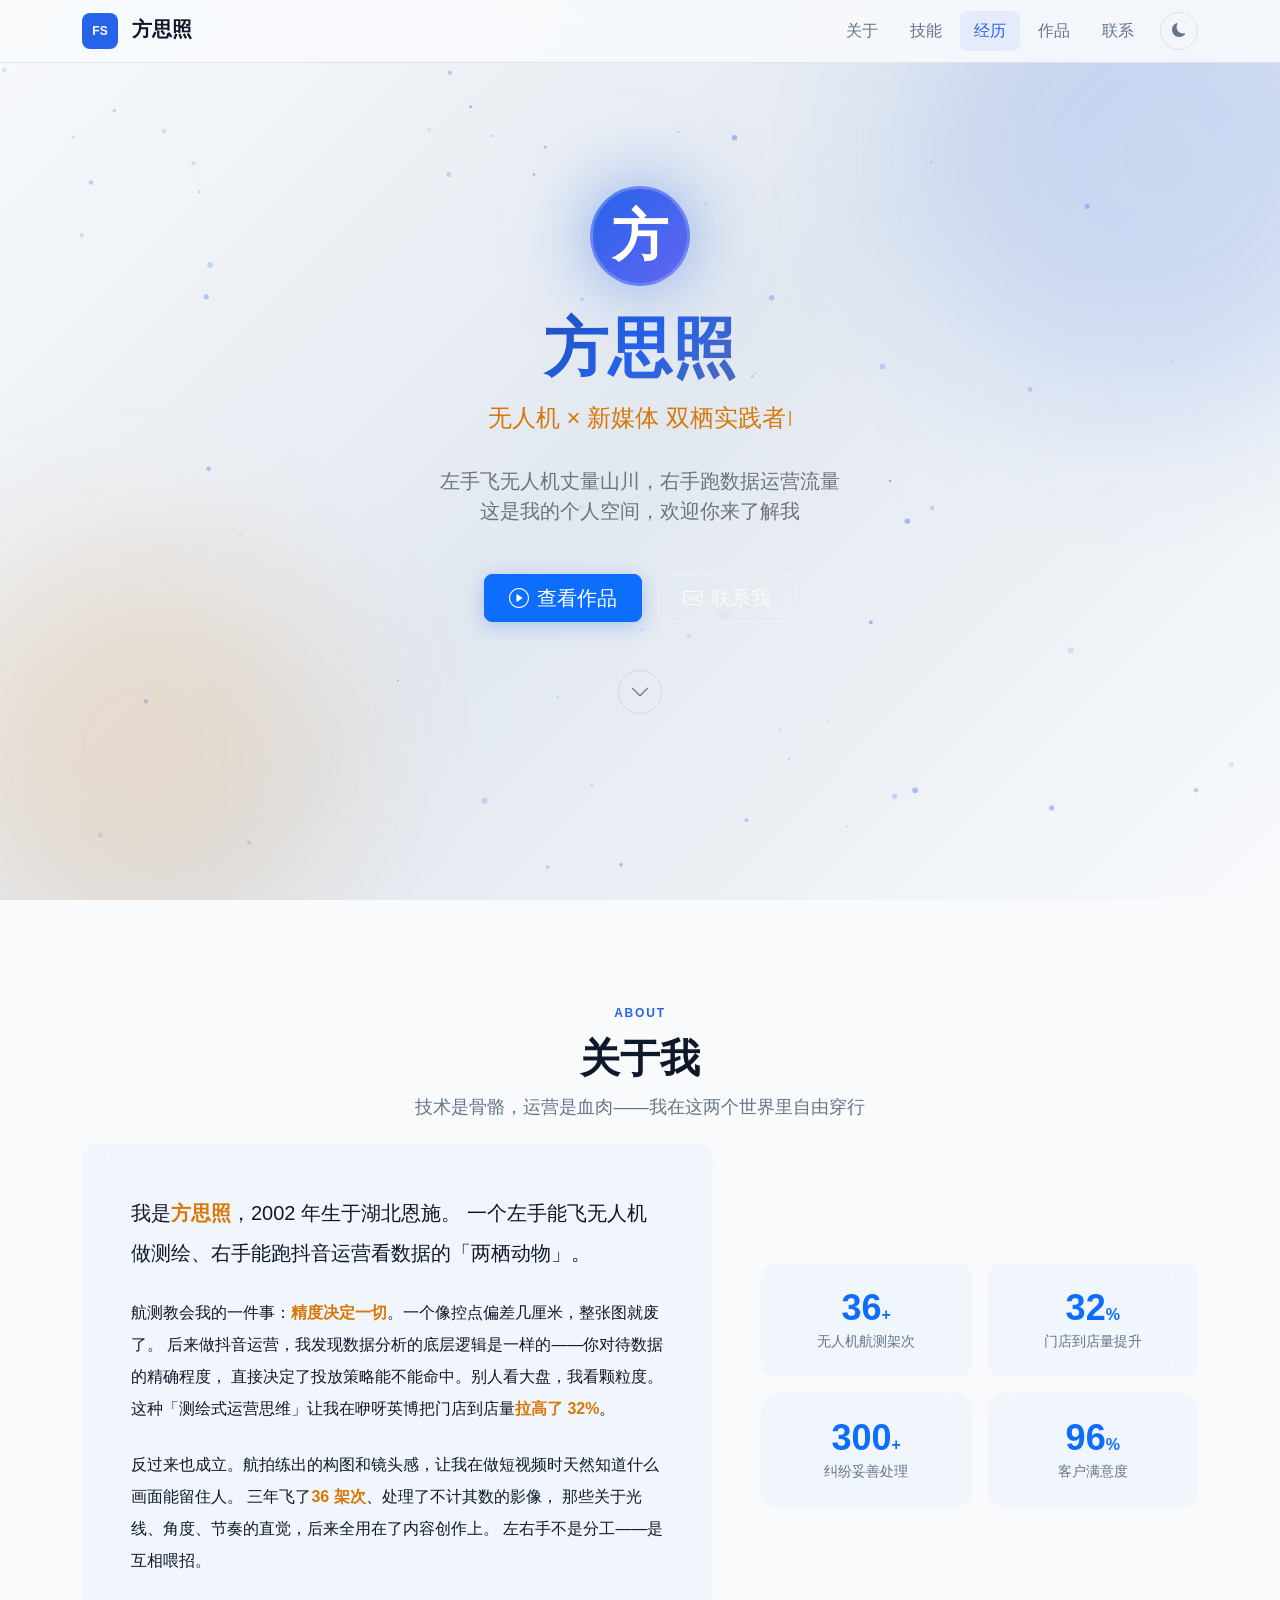
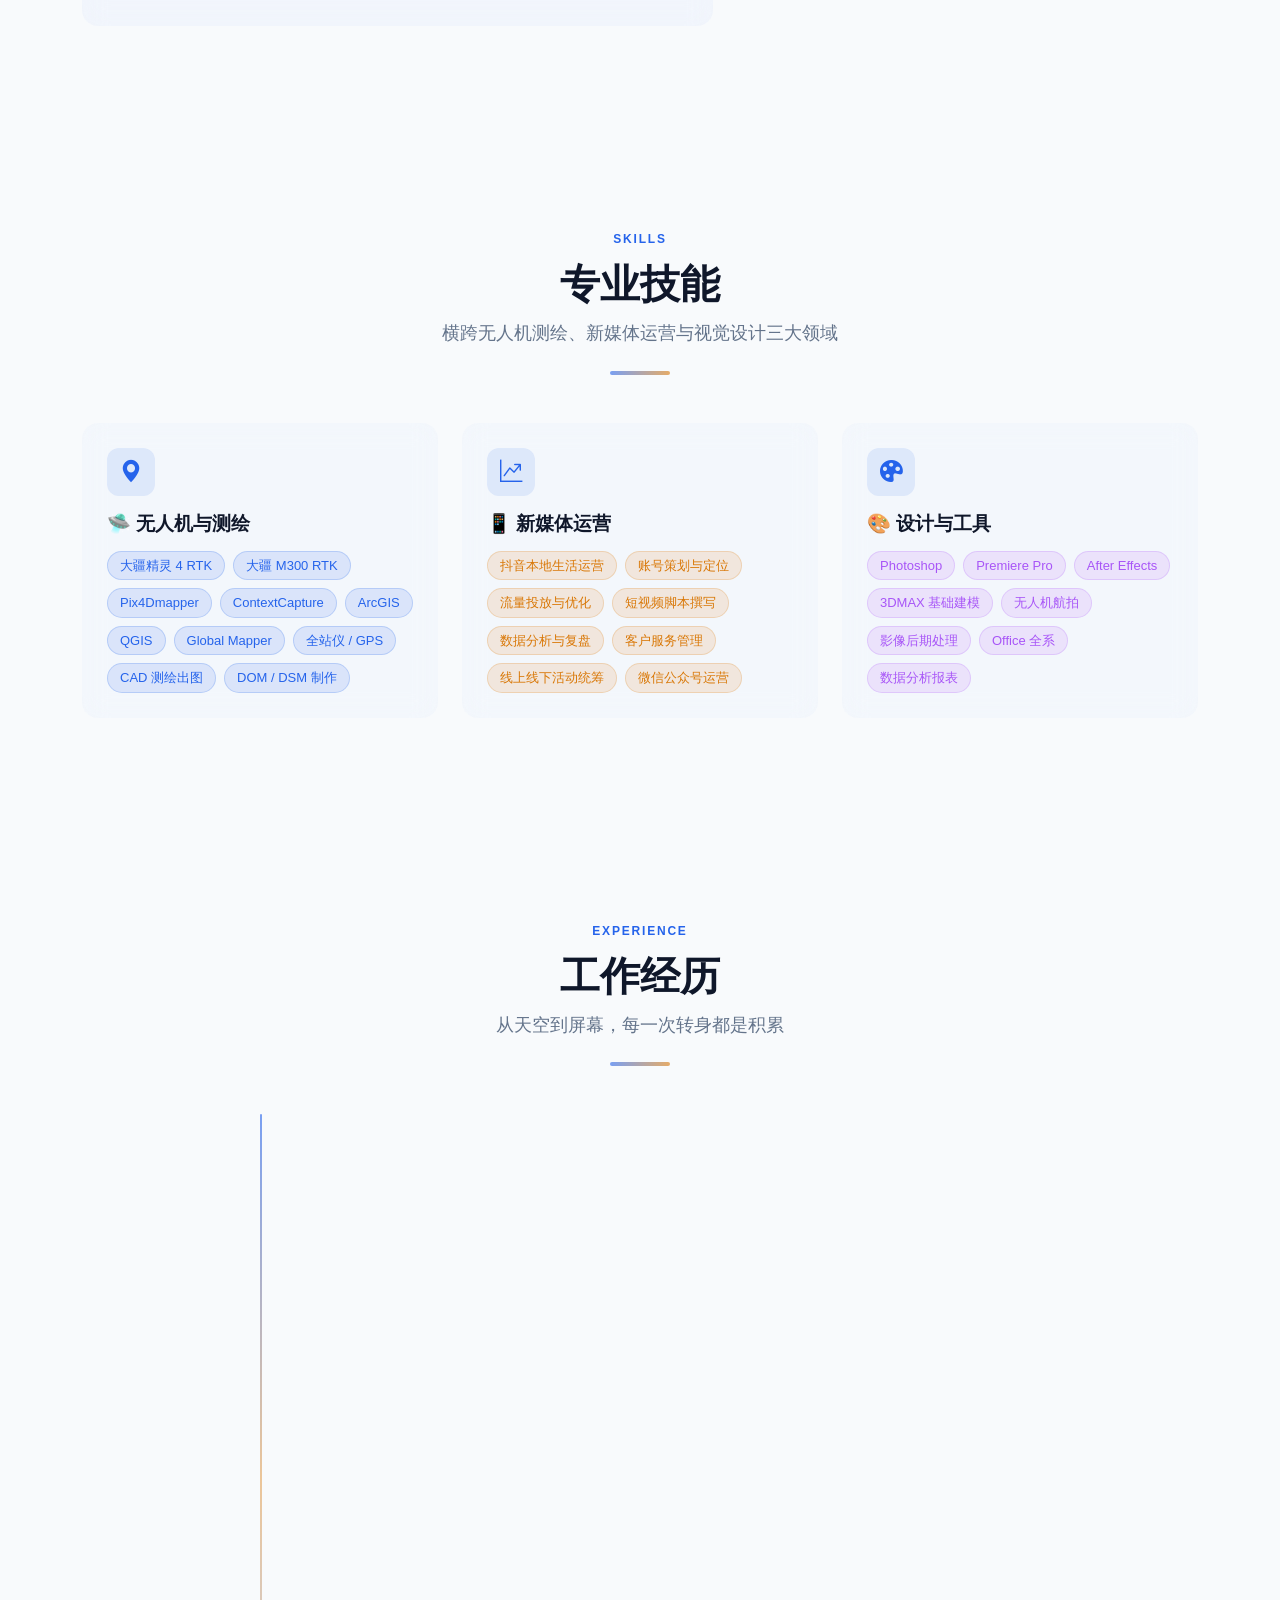
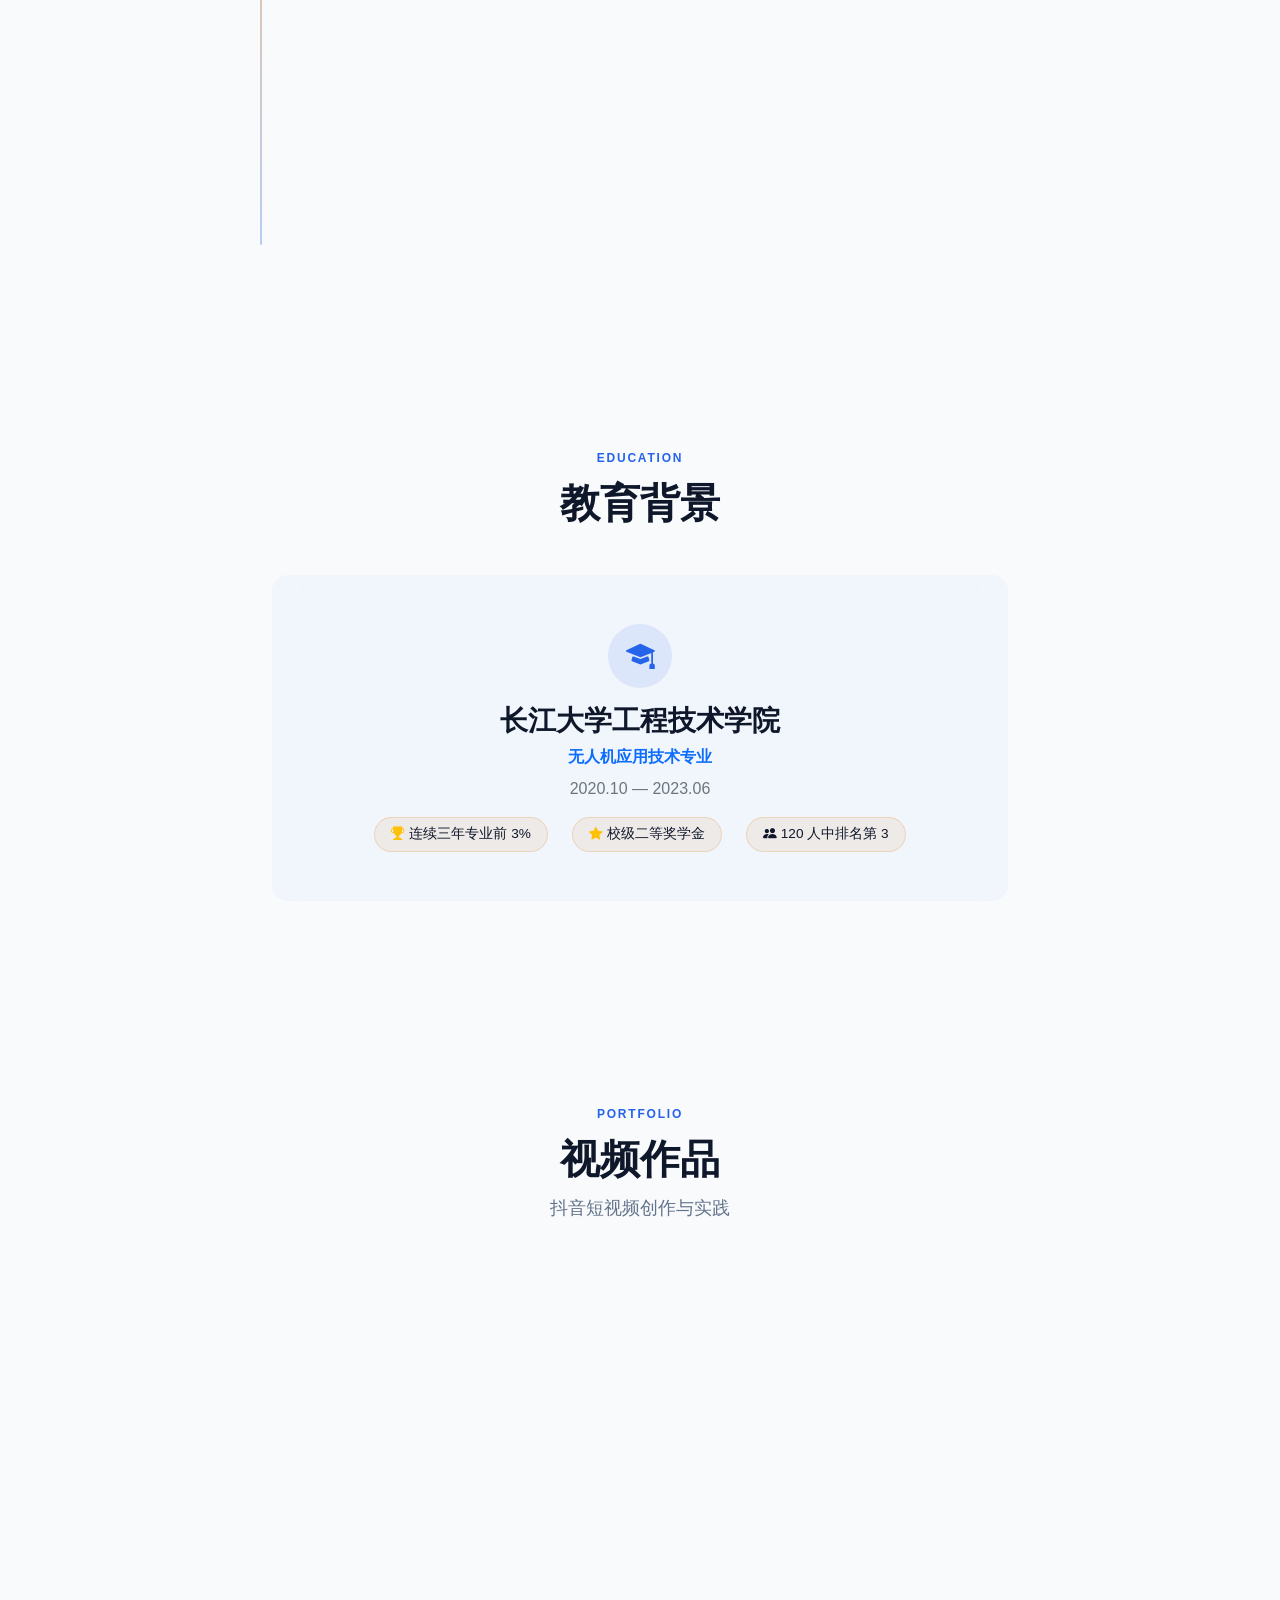
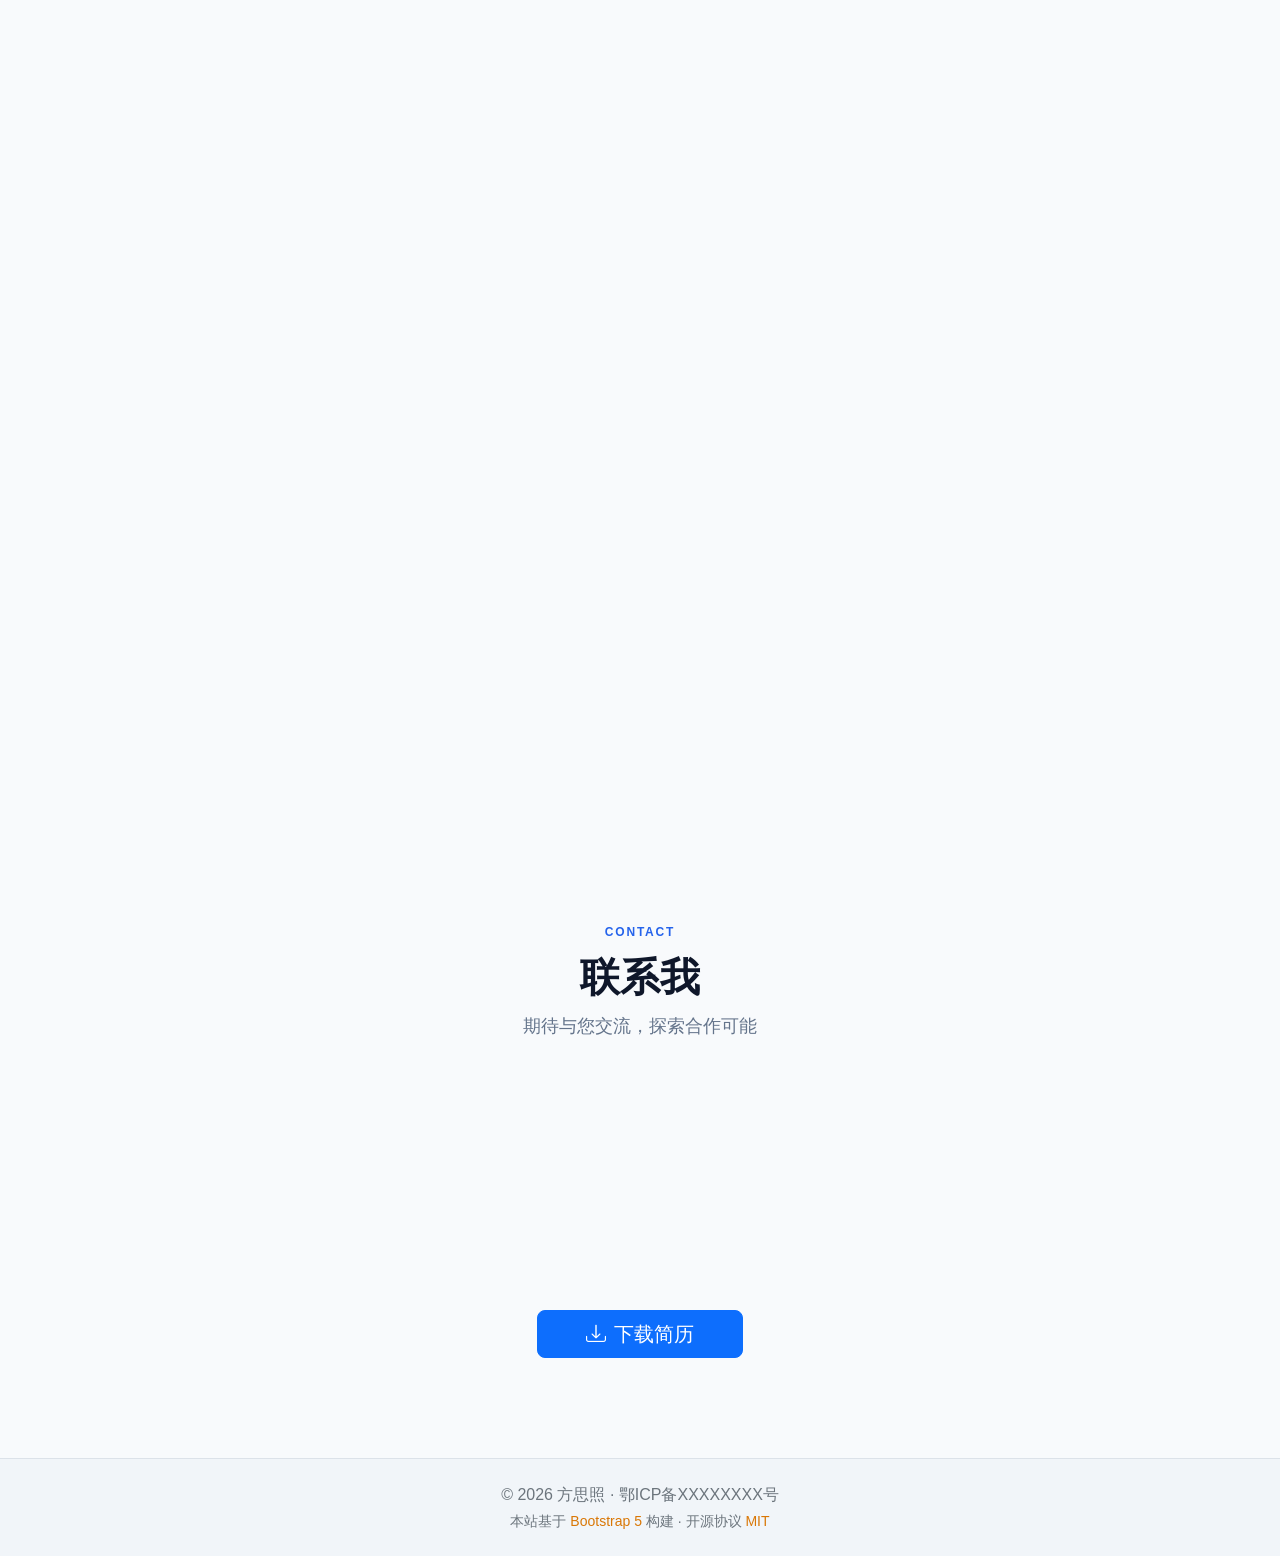
==== commit e7e5d9b1: "feat: 视频封面 + 交叉叙事 + 个人展示定位 - 视频区：提取封面帧，点击播放替代黑屏占位 - 联系：恢复真实邮箱 - 关于我：重写为测绘×运营交叉叙事 - Hero：改为个人展示基调" ====
--- a/index.html
+++ b/index.html
@@ -3,7 +3,7 @@
 <head>
   <meta charset="UTF-8">
   <meta name="viewport" content="width=device-width, initial-scale=1.0">
-  <meta name="description" content="方思照 — 无人机技术 × 新媒体运营 双栖实践者。个人在线名片，展示专业背景、技能与作品。">
+  <meta name="description" content="方思照的个人空间 — 无人机技术 × 新媒体运营。这里记录了我在天空和屏幕之间的故事。">
   <meta name="keywords" content="方思照,无人机,航测,抖音运营,新媒体,个人网站,Bootstrap">
   <link rel="icon" href="data:image/svg+xml,<svg xmlns='http://www.w3.org/2000/svg' viewBox='0 0 32 32'><rect width='32' height='32' rx='6' fill='%233B82F6'/><text x='50%25' y='54%25' dominant-baseline='middle' text-anchor='middle' fill='white' font-size='18' font-family='sans-serif' font-weight='bold'>方</text></svg>">
   <title>方思照 | 无人机 × 新媒体 双栖实践者</title>
@@ -65,8 +65,8 @@
         <span class="typing-cursor">|</span>
       </div>
       <p class="lead text-secondary mb-5 mx-auto" style="max-width:600px;">
-        三年无人机测绘实操 + 两年抖音本地生活运营<br>
-        用技术驱动增长，以数据丈量世界
+        左手飞无人机丈量山川，右手跑数据运营流量<br>
+        这是我的个人空间，欢迎你来了解我
       </p>
       <div class="d-flex justify-content-center gap-3 flex-wrap">
         <a href="#portfolio" class="btn btn-primary btn-lg px-4">
@@ -99,17 +99,19 @@
           <div class="about-card p-4 p-lg-5 rounded-4">
             <p class="fs-5 lh-lg mb-4">
               我是<span class="text-highlight">方思照</span>，2002 年生于湖北恩施。
-              从长江大学工程技术学院无人机应用技术专业出发，
-              在航测外业的烈日下学会了精确，在抖音运营的流量里领悟了洞察。
+              一个左手能飞无人机做测绘、右手能跑抖音运营看数据的「两栖动物」。
             </p>
             <p class="lh-lg mb-4">
-              大学期间，我操控大疆精灵 4 RTK 完成了建始蛇皮洞水库、崔家坝农村土地确权等项目的航测任务，
-              累计飞行 36 架次，独立完成 6 个地块的实地测绘。这段经历塑造了我对<span class="text-highlight">数据精度</span>的苛刻追求。
+              航测教会我的一件事：<span class="text-highlight">精度决定一切</span>。一个像控点偏差几厘米，整张图就废了。
+              后来做抖音运营，我发现数据分析的底层逻辑是一样的——你对待数据的精确程度，
+              直接决定了投放策略能不能命中。别人看大盘，我看颗粒度。
+              这种「测绘式运营思维」让我在咿呀英博把门店到店量<span class="text-highlight">拉高了 32%</span>。
             </p>
             <p class="lh-lg mb-0">
-              2024 年加入咿呀英博集团后，我从天空转战屏幕——主导抖音本地推广项目组的架构建设，
-              日均响应 50+ 平台咨询，处理投诉纠纷 300+ 起，客户满意度稳定在 96% 以上。
-              通过数据分析驱动的策略优化，推动本地门店到店量<span class="text-highlight">提升 32%</span>。
+              反过来也成立。航拍练出的构图和镜头感，让我在做短视频时天然知道什么画面能留住人。
+              三年飞了<span class="text-highlight">36 架次</span>、处理了不计其数的影像，
+              那些关于光线、角度、节奏的直觉，后来全用在了内容创作上。
+              左右手不是分工——是互相喂招。
             </p>
           </div>
         </div>
@@ -341,30 +343,42 @@
       <div class="row g-4 justify-content-center">
         <div class="col-md-6">
           <div class="portfolio-card rounded-4 overflow-hidden">
-            <div class="video-wrapper">
-              <video controls preload="auto" class="w-100" playsinline>
+            <div class="video-cover-wrapper" onclick="var v=this.querySelector('video');v.play();this.classList.add('playing')">
+              <img src="assets/video/cover-1.jpg" alt="抖音作品 ①" class="video-cover-img" loading="lazy">
+              <div class="play-overlay">
+                <div class="play-btn">
+                  <i class="bi bi-play-fill"></i>
+                </div>
+                <span class="play-hint">点击播放</span>
+              </div>
+              <video controls preload="none" class="video-hidden" playsinline>
                 <source src="assets/video/douyin-1.mp4" type="video/mp4">
-                您的浏览器不支持视频播放
               </video>
             </div>
             <div class="p-3">
               <h5 class="fw-bold mb-1">抖音作品 ①</h5>
-              <p class="text-secondary mb-0 small">短视频创作 · 2026</p>
+              <p class="text-secondary mb-0 small">点击封面播放视频</p>
             </div>
           </div>
         </div>
 
         <div class="col-md-6">
           <div class="portfolio-card rounded-4 overflow-hidden">
-            <div class="video-wrapper">
-              <video controls preload="auto" class="w-100" playsinline>
+            <div class="video-cover-wrapper" onclick="var v=this.querySelector('video');v.play();this.classList.add('playing')">
+              <img src="assets/video/cover-2.jpg" alt="抖音作品 ②" class="video-cover-img" loading="lazy">
+              <div class="play-overlay">
+                <div class="play-btn">
+                  <i class="bi bi-play-fill"></i>
+                </div>
+                <span class="play-hint">点击播放</span>
+              </div>
+              <video controls preload="none" class="video-hidden" playsinline>
                 <source src="assets/video/douyin-2.mp4" type="video/mp4">
-                您的浏览器不支持视频播放
               </video>
             </div>
             <div class="p-3">
               <h5 class="fw-bold mb-1">抖音作品 ②</h5>
-              <p class="text-secondary mb-0 small">短视频创作 · 2026</p>
+              <p class="text-secondary mb-0 small">点击封面播放视频</p>
             </div>
           </div>
         </div>
@@ -383,12 +397,12 @@
 
       <div class="row justify-content-center g-4">
         <div class="col-md-4">
-          <a href="mailto:contact@fangsizhao.me" class="contact-card rounded-4 p-4 text-center text-decoration-none d-block">
+          <a href="mailto:744959529@qq.com" class="contact-card rounded-4 p-4 text-center text-decoration-none d-block">
             <div class="contact-icon mb-3">
               <i class="bi bi-envelope-fill"></i>
             </div>
             <h5 class="fw-bold mb-1">邮箱</h5>
-            <p class="text-secondary mb-0">邮件联系</p>
+            <p class="text-secondary mb-0">744959529@qq.com</p>
           </a>
         </div>
 
--- a/assets/css/style.css
+++ b/assets/css/style.css
@@ -728,6 +728,89 @@
   object-fit: contain;
 }
 
+/* 视频封面 + 播放按钮 */
+.video-cover-wrapper {
+  position: relative;
+  aspect-ratio: 9 / 16;
+  overflow: hidden;
+  cursor: pointer;
+  background: #000;
+}
+
+.video-cover-img {
+  width: 100%;
+  height: 100%;
+  object-fit: cover;
+  transition: transform 0.5s ease, opacity 0.4s ease;
+}
+
+.video-cover-wrapper:hover .video-cover-img {
+  transform: scale(1.05);
+}
+
+.video-cover-wrapper.playing .video-cover-img,
+.video-cover-wrapper.playing .play-overlay {
+  opacity: 0;
+  pointer-events: none;
+}
+
+.video-cover-wrapper.playing video {
+  opacity: 1;
+  pointer-events: auto;
+}
+
+.play-overlay {
+  position: absolute;
+  inset: 0;
+  display: flex;
+  flex-direction: column;
+  align-items: center;
+  justify-content: center;
+  gap: 12px;
+  background: rgba(0, 0, 0, 0.25);
+  transition: opacity 0.4s ease, background 0.3s ease;
+}
+
+.video-cover-wrapper:hover .play-overlay {
+  background: rgba(0, 0, 0, 0.45);
+}
+
+.play-btn {
+  width: 64px;
+  height: 64px;
+  border-radius: 50%;
+  background: rgba(255, 255, 255, 0.9);
+  display: flex;
+  align-items: center;
+  justify-content: center;
+  font-size: 1.8rem;
+  color: var(--accent-blue);
+  transition: transform 0.3s cubic-bezier(0.25, 0.8, 0.25, 1.2), background 0.3s ease;
+  box-shadow: 0 4px 20px rgba(0, 0, 0, 0.3);
+}
+
+.video-cover-wrapper:hover .play-btn {
+  transform: scale(1.1);
+  background: #fff;
+}
+
+.play-hint {
+  color: rgba(255, 255, 255, 0.8);
+  font-size: 0.85rem;
+  font-weight: 500;
+}
+
+.video-hidden {
+  position: absolute;
+  inset: 0;
+  width: 100%;
+  height: 100%;
+  object-fit: contain;
+  opacity: 0;
+  pointer-events: none;
+  transition: opacity 0.4s ease;
+}
+
 /* ---------- 联系卡片 ---------- */
 .contact-card {
   background: rgba(var(--accent-blue-rgb), 0.03);
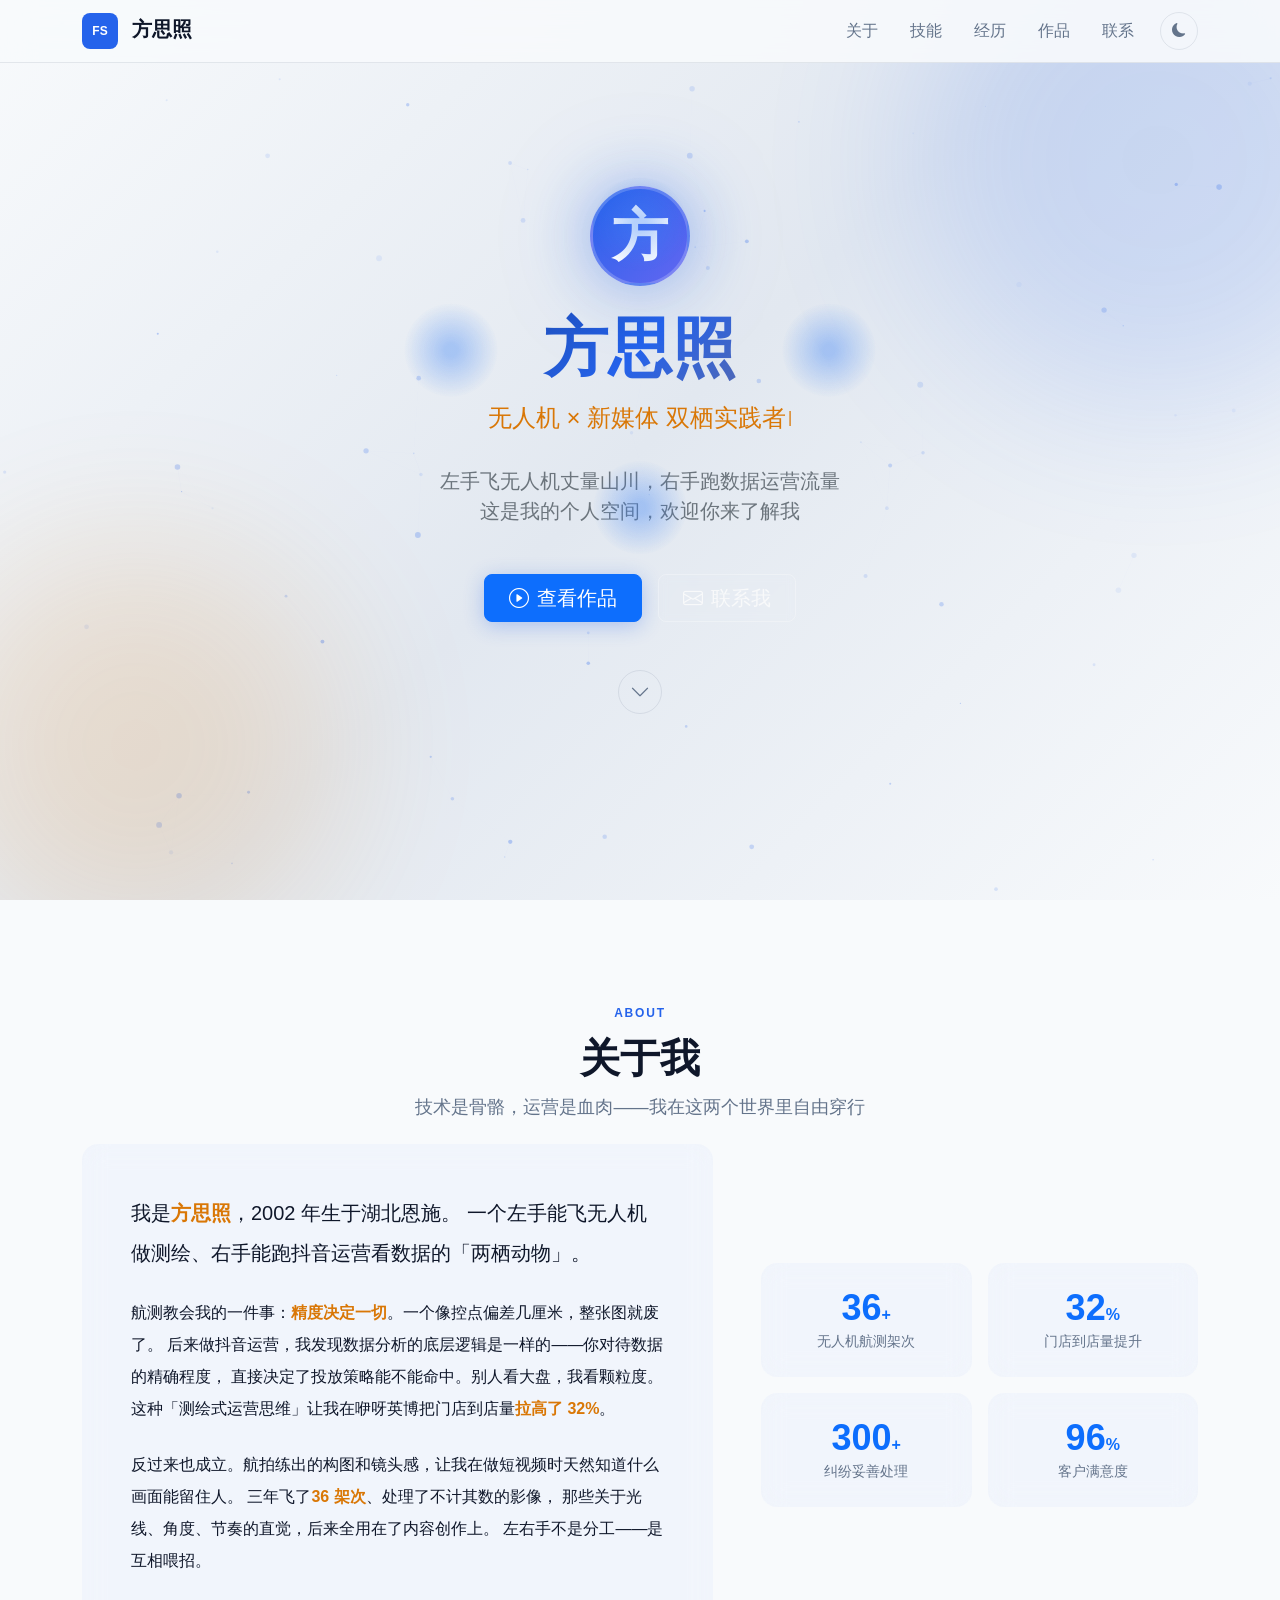
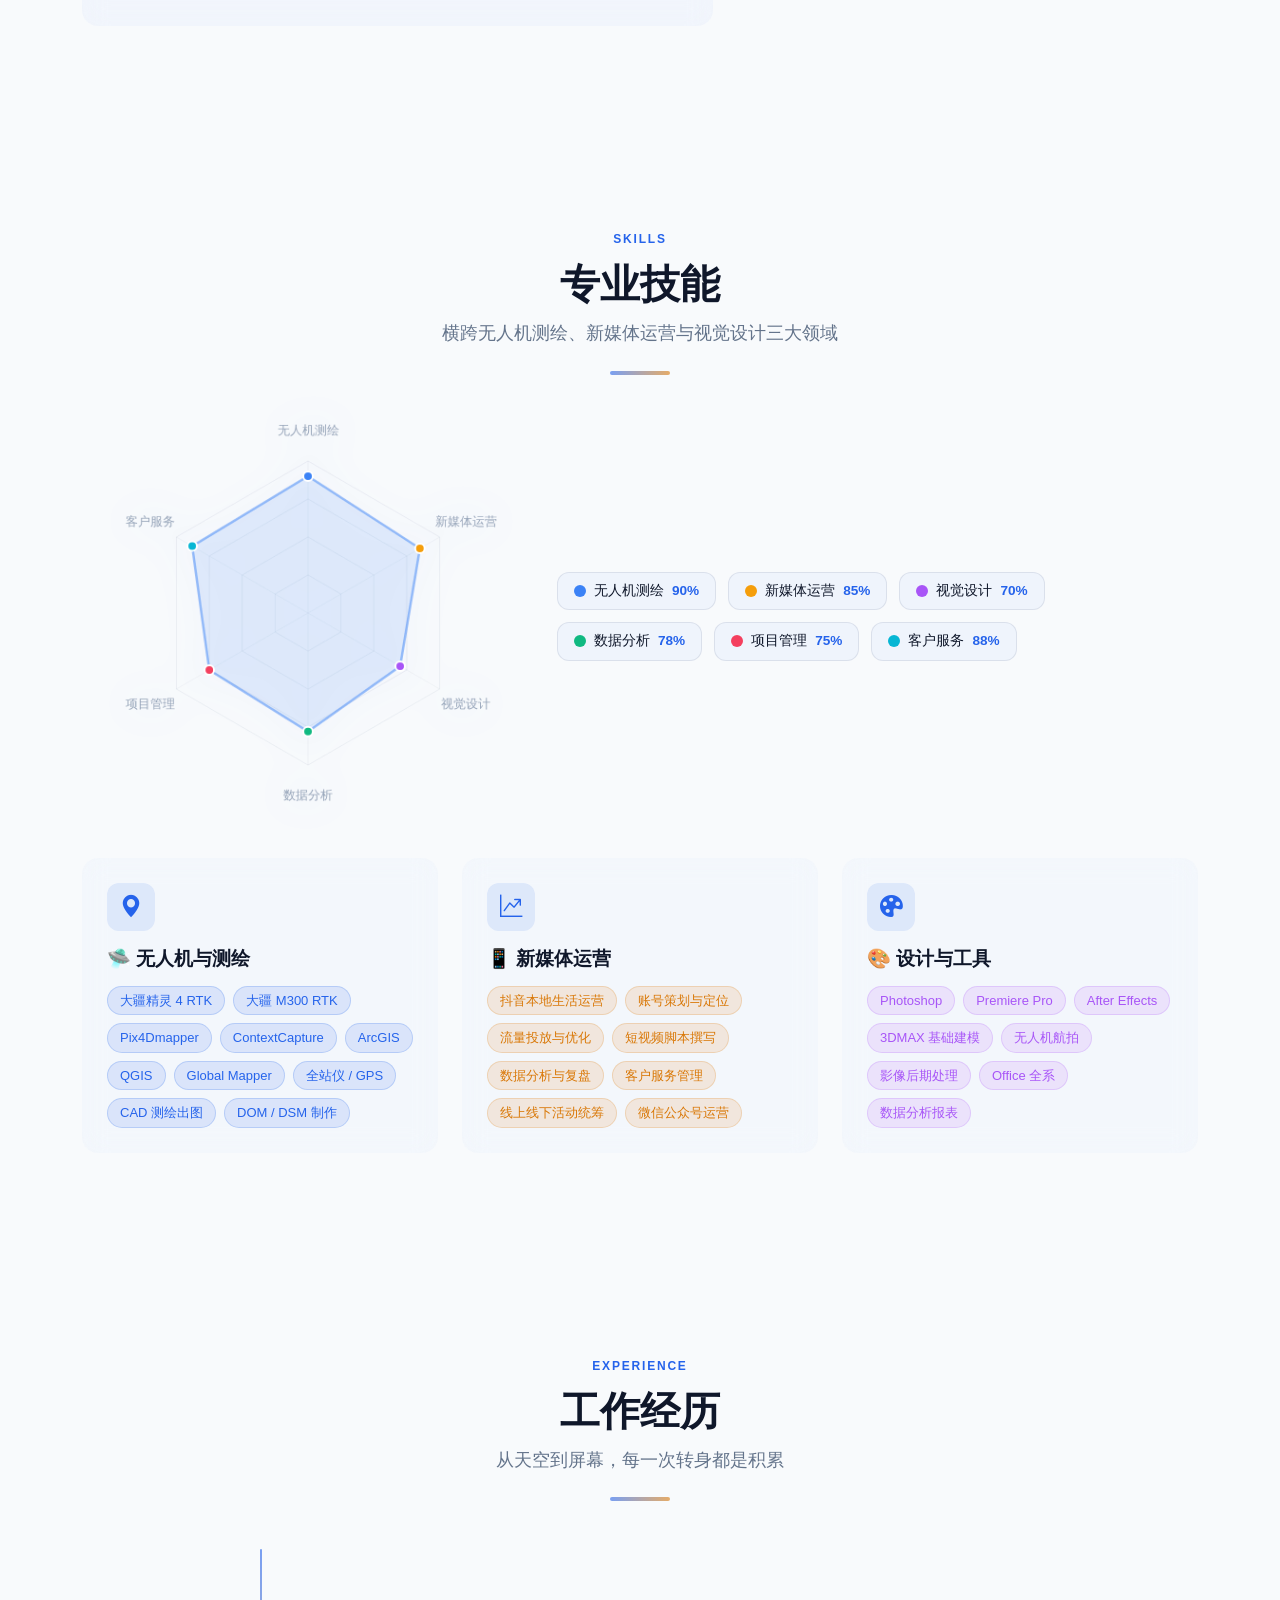
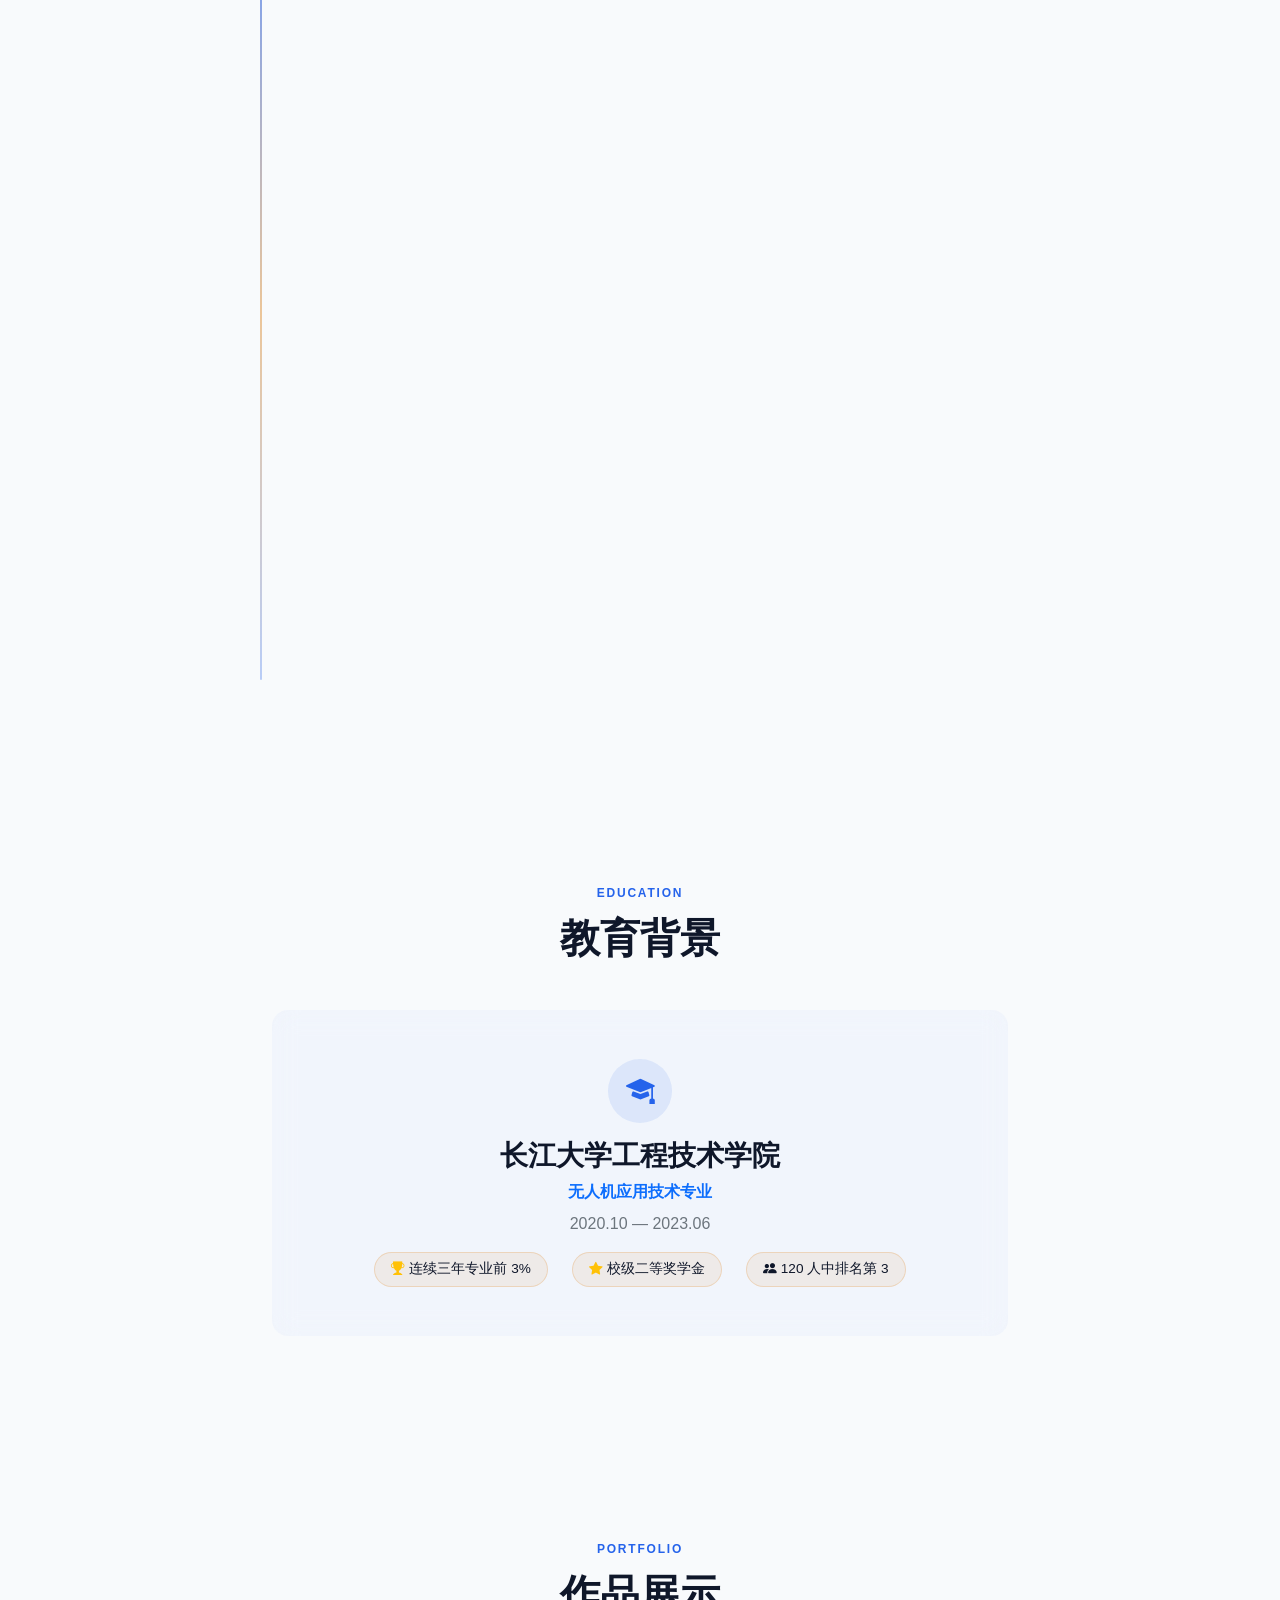
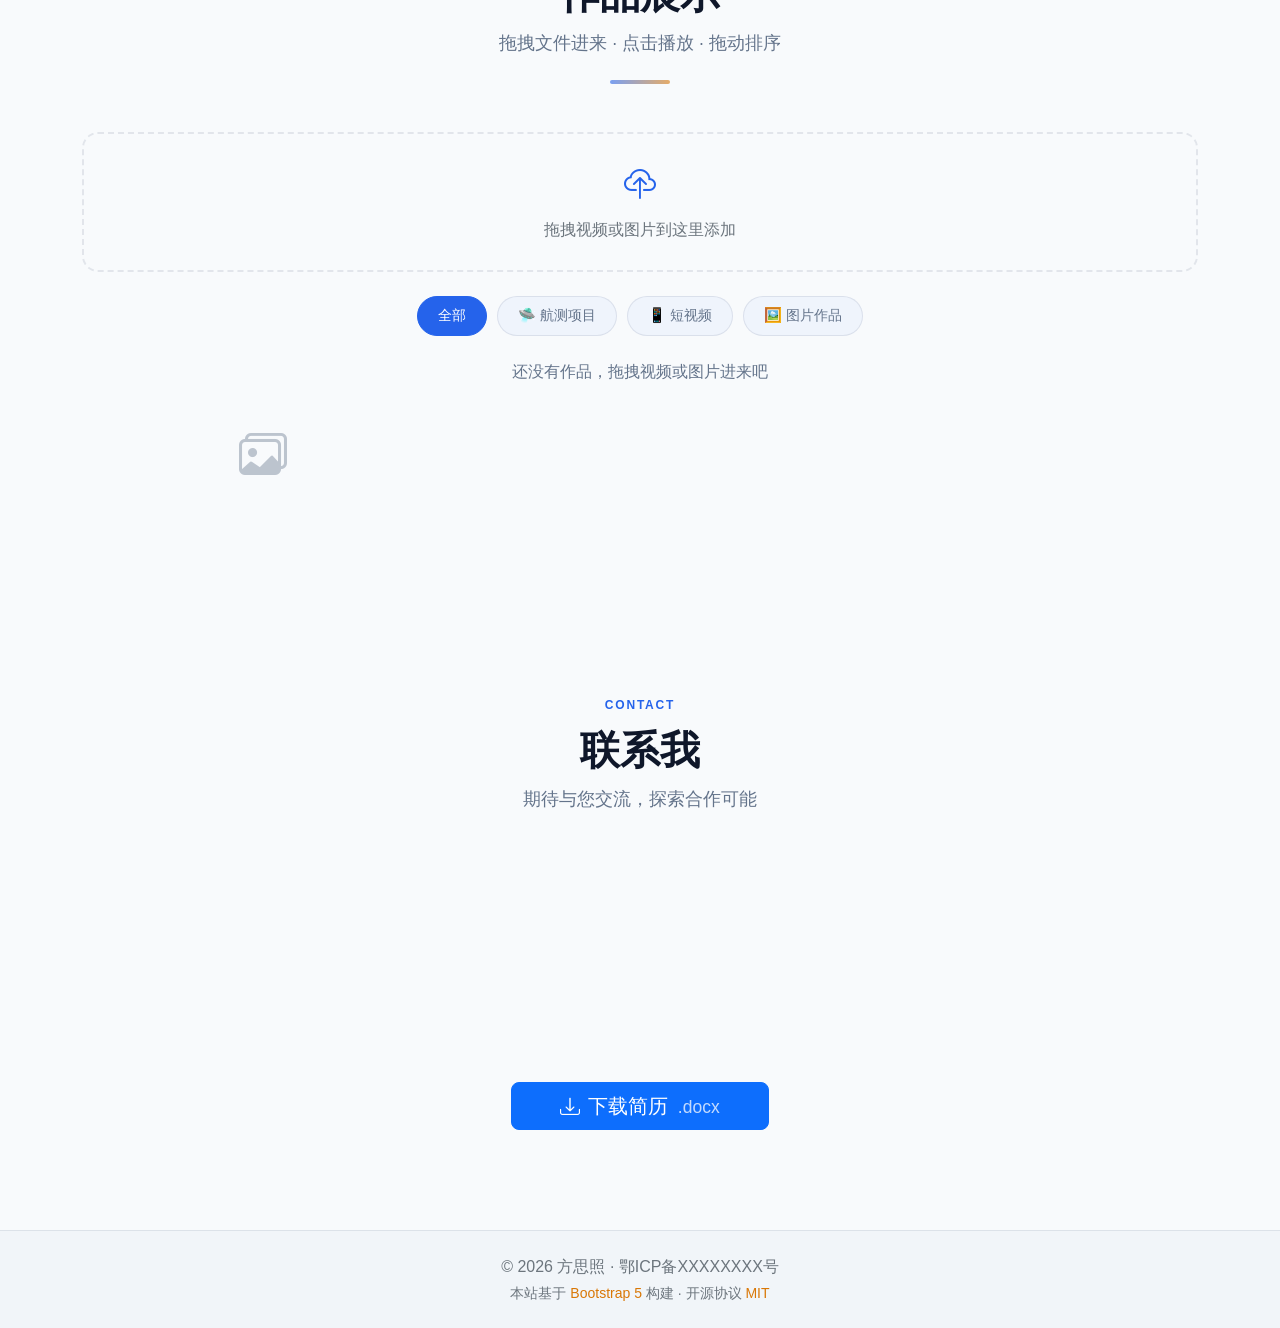
==== commit d81e35f9: "feat: 技能雷达图 + 无人机动画 + 作品分类筛选 + 多项UI优化 新增： - Canvas技能雷达图（6维能力可视化） - Hero低多边形无人机飞行动画 - 作品区：分类筛选（航测/短视频" ====
--- a/index.html
+++ b/index.html
@@ -50,6 +50,8 @@
   <section id="hero" class="hero-section d-flex align-items-center min-vh-100">
     <!-- 粒子画布 -->
     <canvas id="particleCanvas" aria-hidden="true"></canvas>
+    <!-- 低多边形无人机 -->
+    <canvas id="droneCanvas" aria-hidden="true"></canvas>
     <!-- 动态光晕 -->
     <div class="hero-glow-1" aria-hidden="true"></div>
     <div class="hero-glow-2" aria-hidden="true"></div>
@@ -158,6 +160,18 @@
         <p class="section-subtitle">横跨无人机测绘、新媒体运营与视觉设计三大领域</p>
       </div>
       <div class="section-divider"></div>
+
+      <!-- 技能雷达图 -->
+      <div class="radar-container mb-5">
+        <div class="row align-items-center">
+          <div class="col-lg-5 text-center mb-4 mb-lg-0">
+            <canvas id="skillRadar" width="400" height="400"></canvas>
+          </div>
+          <div class="col-lg-7">
+            <div class="radar-legend" id="radarLegend"></div>
+          </div>
+        </div>
+      </div>
 
       <div class="row g-4">
         <!-- 无人机测绘 -->
@@ -334,54 +348,43 @@
   <!-- ========== 作品展示 ========== -->
   <section id="portfolio" class="section-padding reveal">
     <div class="container">
-      <div class="section-header text-center mb-5">
+      <div class="section-header text-center mb-4">
         <span class="section-tag">PORTFOLIO</span>
-        <h2 class="section-title">视频作品</h2>
-        <p class="section-subtitle">抖音短视频创作与实践</p>
-      </div>
-
-      <div class="row g-4 justify-content-center">
-        <div class="col-md-6">
-          <div class="portfolio-card rounded-4 overflow-hidden">
-            <div class="video-cover-wrapper" onclick="var v=this.querySelector('video');v.play();this.classList.add('playing')">
-              <img src="assets/video/cover-1.jpg" alt="抖音作品 ①" class="video-cover-img" loading="lazy">
-              <div class="play-overlay">
-                <div class="play-btn">
-                  <i class="bi bi-play-fill"></i>
-                </div>
-                <span class="play-hint">点击播放</span>
-              </div>
-              <video controls preload="none" class="video-hidden" playsinline>
-                <source src="assets/video/douyin-1.mp4" type="video/mp4">
-              </video>
-            </div>
-            <div class="p-3">
-              <h5 class="fw-bold mb-1">抖音作品 ①</h5>
-              <p class="text-secondary mb-0 small">点击封面播放视频</p>
-            </div>
-          </div>
-        </div>
-
-        <div class="col-md-6">
-          <div class="portfolio-card rounded-4 overflow-hidden">
-            <div class="video-cover-wrapper" onclick="var v=this.querySelector('video');v.play();this.classList.add('playing')">
-              <img src="assets/video/cover-2.jpg" alt="抖音作品 ②" class="video-cover-img" loading="lazy">
-              <div class="play-overlay">
-                <div class="play-btn">
-                  <i class="bi bi-play-fill"></i>
-                </div>
-                <span class="play-hint">点击播放</span>
-              </div>
-              <video controls preload="none" class="video-hidden" playsinline>
-                <source src="assets/video/douyin-2.mp4" type="video/mp4">
-              </video>
-            </div>
-            <div class="p-3">
-              <h5 class="fw-bold mb-1">抖音作品 ②</h5>
-              <p class="text-secondary mb-0 small">点击封面播放视频</p>
-            </div>
-          </div>
-        </div>
+        <h2 class="section-title">作品展示</h2>
+        <p class="section-subtitle">拖拽文件进来 · 点击播放 · 拖动排序</p>
+      </div>
+      <div class="section-divider"></div>
+
+      <!-- 拖拽提示 -->
+      <div class="drop-hint text-center mb-4" id="dropHint">
+        <div class="drop-hint-icon"><i class="bi bi-cloud-upload"></i></div>
+        <p class="text-secondary mb-0">拖拽视频或图片到这里添加</p>
+      </div>
+
+      <!-- 分类筛选 -->
+      <div class="portfolio-filters" id="portfolioFilters">
+        <button class="filter-btn active" data-filter="all">全部</button>
+        <button class="filter-btn" data-filter="survey">🛸 航测项目</button>
+        <button class="filter-btn" data-filter="video">📱 短视频</button>
+        <button class="filter-btn" data-filter="image">🖼️ 图片作品</button>
+      </div>
+
+      <!-- 拖拽覆盖层 -->
+      <div class="drop-overlay" id="dropOverlay">
+        <div class="drop-overlay-content">
+          <div class="drop-overlay-icon"><i class="bi bi-plus-circle"></i></div>
+          <p class="fs-5 fw-bold">释放以添加</p>
+        </div>
+      </div>
+
+      <!-- 瀑布流网格 -->
+      <div class="masonry-grid" id="masonryGrid"></div>
+
+      <!-- 全屏播放器 -->
+      <div class="lightbox" id="lightbox">
+        <button class="lightbox-close" id="lightboxClose"><i class="bi bi-x-lg"></i></button>
+        <button class="lightbox-delete" id="lightboxDelete"><i class="bi bi-trash"></i></button>
+        <div class="lightbox-content" id="lightboxContent"></div>
       </div>
     </div>
   </section>
@@ -429,9 +432,14 @@
 
       <!-- 简历下载 -->
       <div class="text-center mt-5">
-        <a href="方思照_个人简历.docx" class="btn btn-primary btn-lg px-5" download>
-          <i class="bi bi-download me-2"></i>下载简历
-        </a>
+        <button class="btn btn-primary btn-lg px-5 download-btn" id="downloadResume" data-file="方思照_个人简历.docx">
+          <span class="download-ready">
+            <i class="bi bi-download me-2"></i>下载简历 <small class="ms-1 opacity-75">.docx</small>
+          </span>
+          <span class="download-loading d-none">
+            <span class="spinner-border spinner-border-sm me-2"></span>准备中…
+          </span>
+        </button>
       </div>
     </div>
   </section>
@@ -451,5 +459,6 @@
   <script src="https://cdn.jsdelivr.net/npm/bootstrap@5.3.5/dist/js/bootstrap.bundle.min.js"></script>
   <!-- 自定义脚本 -->
   <script src="assets/js/main.js"></script>
+  <script src="assets/js/portfolio.js"></script>
 </body>
 </html>
--- a/assets/css/style.css
+++ b/assets/css/style.css
@@ -199,12 +199,15 @@
 /* 粒子 Canvas */
 #particleCanvas {
   position: absolute;
-  top: 0;
-  left: 0;
-  width: 100%;
-  height: 100%;
-  pointer-events: none;
-  opacity: 0.7;
+  top: 0; left: 0; width: 100%; height: 100%;
+  pointer-events: none; opacity: 0.5; z-index: 0;
+}
+
+/* 无人机 Canvas */
+#droneCanvas {
+  position: absolute;
+  top: 0; left: 0; width: 100%; height: 100%;
+  pointer-events: none; opacity: 0.8; z-index: 1;
 }
 
 /* Hero 视差光晕 */
@@ -433,6 +436,51 @@
   margin-top: 0.25rem;
 }
 
+/* ---------- 技能雷达图 ---------- */
+.radar-container #skillRadar {
+  max-width: 380px;
+  width: 100%;
+  height: auto;
+  filter: drop-shadow(0 0 20px rgba(var(--accent-blue-rgb), 0.15));
+}
+
+.radar-legend {
+  display: flex;
+  flex-wrap: wrap;
+  gap: 12px;
+}
+
+.radar-legend-item {
+  display: flex;
+  align-items: center;
+  gap: 8px;
+  padding: 8px 16px;
+  border-radius: 12px;
+  background: rgba(var(--accent-blue-rgb), 0.04);
+  border: 1px solid var(--border-color);
+  font-size: 0.85rem;
+  font-weight: 500;
+  transition: all 0.3s ease;
+}
+
+.radar-legend-item:hover {
+  border-color: var(--accent-blue);
+  background: rgba(var(--accent-blue-rgb), 0.08);
+}
+
+.radar-legend-dot {
+  width: 12px;
+  height: 12px;
+  border-radius: 50%;
+  flex-shrink: 0;
+}
+
+.radar-legend-value {
+  font-weight: 700;
+  color: var(--accent-blue);
+  margin-left: auto;
+}
+
 /* ---------- 技能卡片 ---------- */
 .skill-category-card {
   background: rgba(var(--accent-blue-rgb), 0.02);
@@ -699,117 +747,127 @@
   color: var(--text-primary);
 }
 
-/* ---------- 作品展示 ---------- */
-.portfolio-card {
+/* ---------- 作品展示 —— 瀑布流 ---------- */
+
+/* 分类筛选 */
+.portfolio-filters {
+  display: flex;
+  justify-content: center;
+  gap: 10px;
+  flex-wrap: wrap;
+  margin-bottom: 24px;
+}
+
+.filter-btn {
+  padding: 8px 20px;
+  border-radius: 24px;
+  border: 1px solid var(--border-color);
+  background: rgba(var(--accent-blue-rgb), 0.04);
+  color: var(--text-secondary);
+  font-size: 0.9rem;
+  font-weight: 500;
+  cursor: pointer;
+  transition: all 0.25s ease;
+}
+
+.filter-btn:hover {
+  border-color: var(--accent-blue);
+  color: var(--accent-blue);
+  background: rgba(var(--accent-blue-rgb), 0.1);
+}
+
+.filter-btn.active {
+  background: var(--accent-blue);
+  color: #fff;
+  border-color: var(--accent-blue);
+}
+
+/* 拖拽提示 */
+.drop-hint {
+  padding: 28px;
+  border: 2px dashed var(--border-color);
+  border-radius: 16px;
+  transition: all 0.3s ease;
+}
+
+.drop-hint-icon { font-size: 2rem; color: var(--accent-blue); margin-bottom: 8px; }
+
+/* 拖拽覆盖层 */
+.drop-overlay {
+  position: fixed; inset: 0;
+  background: rgba(15, 23, 42, 0.92);
+  backdrop-filter: blur(12px); -webkit-backdrop-filter: blur(12px);
+  z-index: 9998; display: flex; align-items: center; justify-content: center;
+  opacity: 0; pointer-events: none; transition: opacity 0.25s ease;
+}
+.drop-overlay.active { opacity: 1; pointer-events: auto; }
+.drop-overlay-content { text-align: center; color: var(--accent-blue); }
+.drop-overlay-icon { font-size: 5rem; animation: pulseIn 1s ease-in-out infinite; }
+@keyframes pulseIn {
+  0%, 100% { transform: scale(1); opacity: 1; }
+  50% { transform: scale(1.15); opacity: 0.7; }
+}
+
+/* 瀑布流网格 */
+.masonry-grid { column-count: 3; column-gap: 16px; }
+
+.masonry-grid .masonry-item {
+  break-inside: avoid; margin-bottom: 16px; border-radius: 12px; overflow: hidden;
   background: rgba(var(--accent-blue-rgb), 0.02);
-  backdrop-filter: blur(12px);
-  -webkit-backdrop-filter: blur(12px);
-  border: 1px solid rgba(255, 255, 255, 0.06);
-  transition: all 0.4s cubic-bezier(0.25, 0.8, 0.25, 1.2);
-}
-
-.portfolio-card:hover {
-  transform: translateY(-8px);
-  box-shadow: 0 25px 50px rgba(0, 0, 0, 0.5);
-  border-color: rgba(var(--accent-blue-rgb), 0.25);
-}
-
-.video-wrapper {
-  background: #000;
-  aspect-ratio: 9 / 16;
-  display: flex;
-  align-items: center;
-  justify-content: center;
-  overflow: hidden;
-}
-
-.video-wrapper video {
-  max-height: 100%;
-  object-fit: contain;
-}
-
-/* 视频封面 + 播放按钮 */
-.video-cover-wrapper {
+  backdrop-filter: blur(12px); -webkit-backdrop-filter: blur(12px);
+  border: 1px solid rgba(255, 255, 255, 0.06); cursor: pointer;
+  transition: transform 0.35s cubic-bezier(0.25, 0.8, 0.25, 1.2), box-shadow 0.35s ease;
   position: relative;
-  aspect-ratio: 9 / 16;
-  overflow: hidden;
-  cursor: pointer;
-  background: #000;
-}
-
-.video-cover-img {
-  width: 100%;
-  height: 100%;
-  object-fit: cover;
-  transition: transform 0.5s ease, opacity 0.4s ease;
-}
-
-.video-cover-wrapper:hover .video-cover-img {
-  transform: scale(1.05);
-}
-
-.video-cover-wrapper.playing .video-cover-img,
-.video-cover-wrapper.playing .play-overlay {
-  opacity: 0;
-  pointer-events: none;
-}
-
-.video-cover-wrapper.playing video {
-  opacity: 1;
-  pointer-events: auto;
-}
-
-.play-overlay {
-  position: absolute;
-  inset: 0;
-  display: flex;
-  flex-direction: column;
-  align-items: center;
-  justify-content: center;
-  gap: 12px;
-  background: rgba(0, 0, 0, 0.25);
-  transition: opacity 0.4s ease, background 0.3s ease;
-}
-
-.video-cover-wrapper:hover .play-overlay {
-  background: rgba(0, 0, 0, 0.45);
-}
-
-.play-btn {
-  width: 64px;
-  height: 64px;
-  border-radius: 50%;
-  background: rgba(255, 255, 255, 0.9);
-  display: flex;
-  align-items: center;
-  justify-content: center;
-  font-size: 1.8rem;
-  color: var(--accent-blue);
-  transition: transform 0.3s cubic-bezier(0.25, 0.8, 0.25, 1.2), background 0.3s ease;
-  box-shadow: 0 4px 20px rgba(0, 0, 0, 0.3);
-}
-
-.video-cover-wrapper:hover .play-btn {
-  transform: scale(1.1);
-  background: #fff;
-}
-
-.play-hint {
-  color: rgba(255, 255, 255, 0.8);
-  font-size: 0.85rem;
-  font-weight: 500;
-}
-
-.video-hidden {
-  position: absolute;
-  inset: 0;
-  width: 100%;
-  height: 100%;
-  object-fit: contain;
-  opacity: 0;
-  pointer-events: none;
-  transition: opacity 0.4s ease;
-}
+}
+.masonry-grid .masonry-item:hover { transform: translateY(-4px); box-shadow: 0 15px 40px rgba(0,0,0,0.5); border-color: rgba(var(--accent-blue-rgb), 0.25); }
+.masonry-grid .masonry-item.dragging { opacity: 0.4; transform: scale(0.95); }
+.masonry-grid .masonry-item.drag-over { border-color: var(--accent-blue) !important; box-shadow: 0 0 20px rgba(var(--accent-blue-rgb), 0.4), inset 0 0 0 2px rgba(var(--accent-blue-rgb), 0.2) !important; transform: scale(1.03); }
+.masonry-grid .masonry-item img,
+.masonry-grid .masonry-item video { width: 100%; display: block; }
+.masonry-grid .masonry-item video { max-height: 400px; object-fit: cover; background: #000; }
+.masonry-grid .masonry-item.hidden { display: none; }
+
+/* 项目信息 */
+.masonry-item .item-info { padding: 12px 14px; }
+.masonry-item .item-title { font-size: 0.9rem; font-weight: 700; margin-bottom: 4px; color: var(--text-primary); }
+.masonry-item .item-desc { font-size: 0.78rem; color: var(--text-secondary); line-height: 1.5; }
+.masonry-item .item-cat { display: inline-block; padding: 2px 8px; border-radius: 10px; font-size: 0.7rem; font-weight: 600; margin-bottom: 6px; }
+.masonry-item .item-cat.survey { background: rgba(var(--accent-blue-rgb), 0.15); color: var(--accent-blue); }
+.masonry-item .item-cat.video { background: rgba(var(--accent-gold-rgb), 0.15); color: var(--accent-gold); }
+.masonry-item .item-cat.image { background: rgba(168,85,247,0.15); color: #A855F7; }
+
+/* 播放/删除按钮 */
+.masonry-item .play-overlay-mini { position: absolute; inset: 0; display: flex; align-items: center; justify-content: center; background: rgba(0,0,0,0.15); transition: background 0.3s ease; }
+.masonry-item:hover .play-overlay-mini { background: rgba(0,0,0,0.35); }
+.masonry-item .play-btn-mini { width: 48px; height: 48px; border-radius: 50%; background: rgba(255,255,255,0.9); display: flex; align-items: center; justify-content: center; font-size: 1.4rem; color: var(--accent-blue); transition: transform 0.3s ease; }
+.masonry-item:hover .play-btn-mini { transform: scale(1.15); }
+.masonry-item .delete-btn { position: absolute; top: 8px; right: 8px; width: 28px; height: 28px; border-radius: 50%; background: rgba(0,0,0,0.6); border: none; color: #fff; font-size: 0.8rem; display: flex; align-items: center; justify-content: center; cursor: pointer; opacity: 0; transition: opacity 0.25s ease, background 0.2s ease; z-index: 5; }
+.masonry-item:hover .delete-btn { opacity: 1; }
+.masonry-item .delete-btn:hover { background: #DC2626; }
+.masonry-item .type-badge { position: absolute; top: 8px; left: 8px; padding: 3px 10px; border-radius: 12px; font-size: 0.7rem; font-weight: 600; text-transform: uppercase; background: rgba(0,0,0,0.55); color: #fff; pointer-events: none; }
+
+/* 空状态 */
+.masonry-empty { text-align: center; padding: 60px 20px; color: var(--text-secondary); }
+.masonry-empty i { font-size: 3rem; display: block; margin-bottom: 16px; opacity: 0.4; }
+
+/* 全屏灯箱 */
+.lightbox { position: fixed; inset: 0; background: rgba(0,0,0,0.95); z-index: 10000; display: flex; align-items: center; justify-content: center; opacity: 0; pointer-events: none; transition: opacity 0.35s ease; }
+.lightbox.active { opacity: 1; pointer-events: auto; }
+.lightbox-content { max-width: 90vw; max-height: 90vh; display: flex; align-items: center; justify-content: center; }
+.lightbox-content img { max-width: 90vw; max-height: 90vh; object-fit: contain; border-radius: 8px; }
+.lightbox-content video { max-width: 90vw; max-height: 90vh; border-radius: 8px; }
+.lightbox-close { position: absolute; top: 20px; right: 20px; width: 44px; height: 44px; border-radius: 50%; background: rgba(255,255,255,0.15); border: none; color: #fff; font-size: 1.2rem; cursor: pointer; transition: background 0.2s ease; z-index: 5; }
+.lightbox-close:hover { background: rgba(255,255,255,0.3); }
+.lightbox-delete { position: absolute; top: 20px; right: 76px; width: 44px; height: 44px; border-radius: 50%; background: rgba(220,38,38,0.3); border: none; color: #fff; font-size: 1rem; cursor: pointer; transition: background 0.2s ease; z-index: 5; }
+.lightbox-delete:hover { background: #DC2626; }
+
+/* 响应式 */
+@media (max-width: 991.98px) { .masonry-grid { column-count: 2; } }
+@media (max-width: 575.98px) { .masonry-grid { column-count: 1; } }
+
+/* 下载按钮 */
+.download-btn { transition: all 0.3s ease !important; }
+.download-btn.loading { pointer-events: none; opacity: 0.7; }
 
 /* ---------- 联系卡片 ---------- */
 .contact-card {
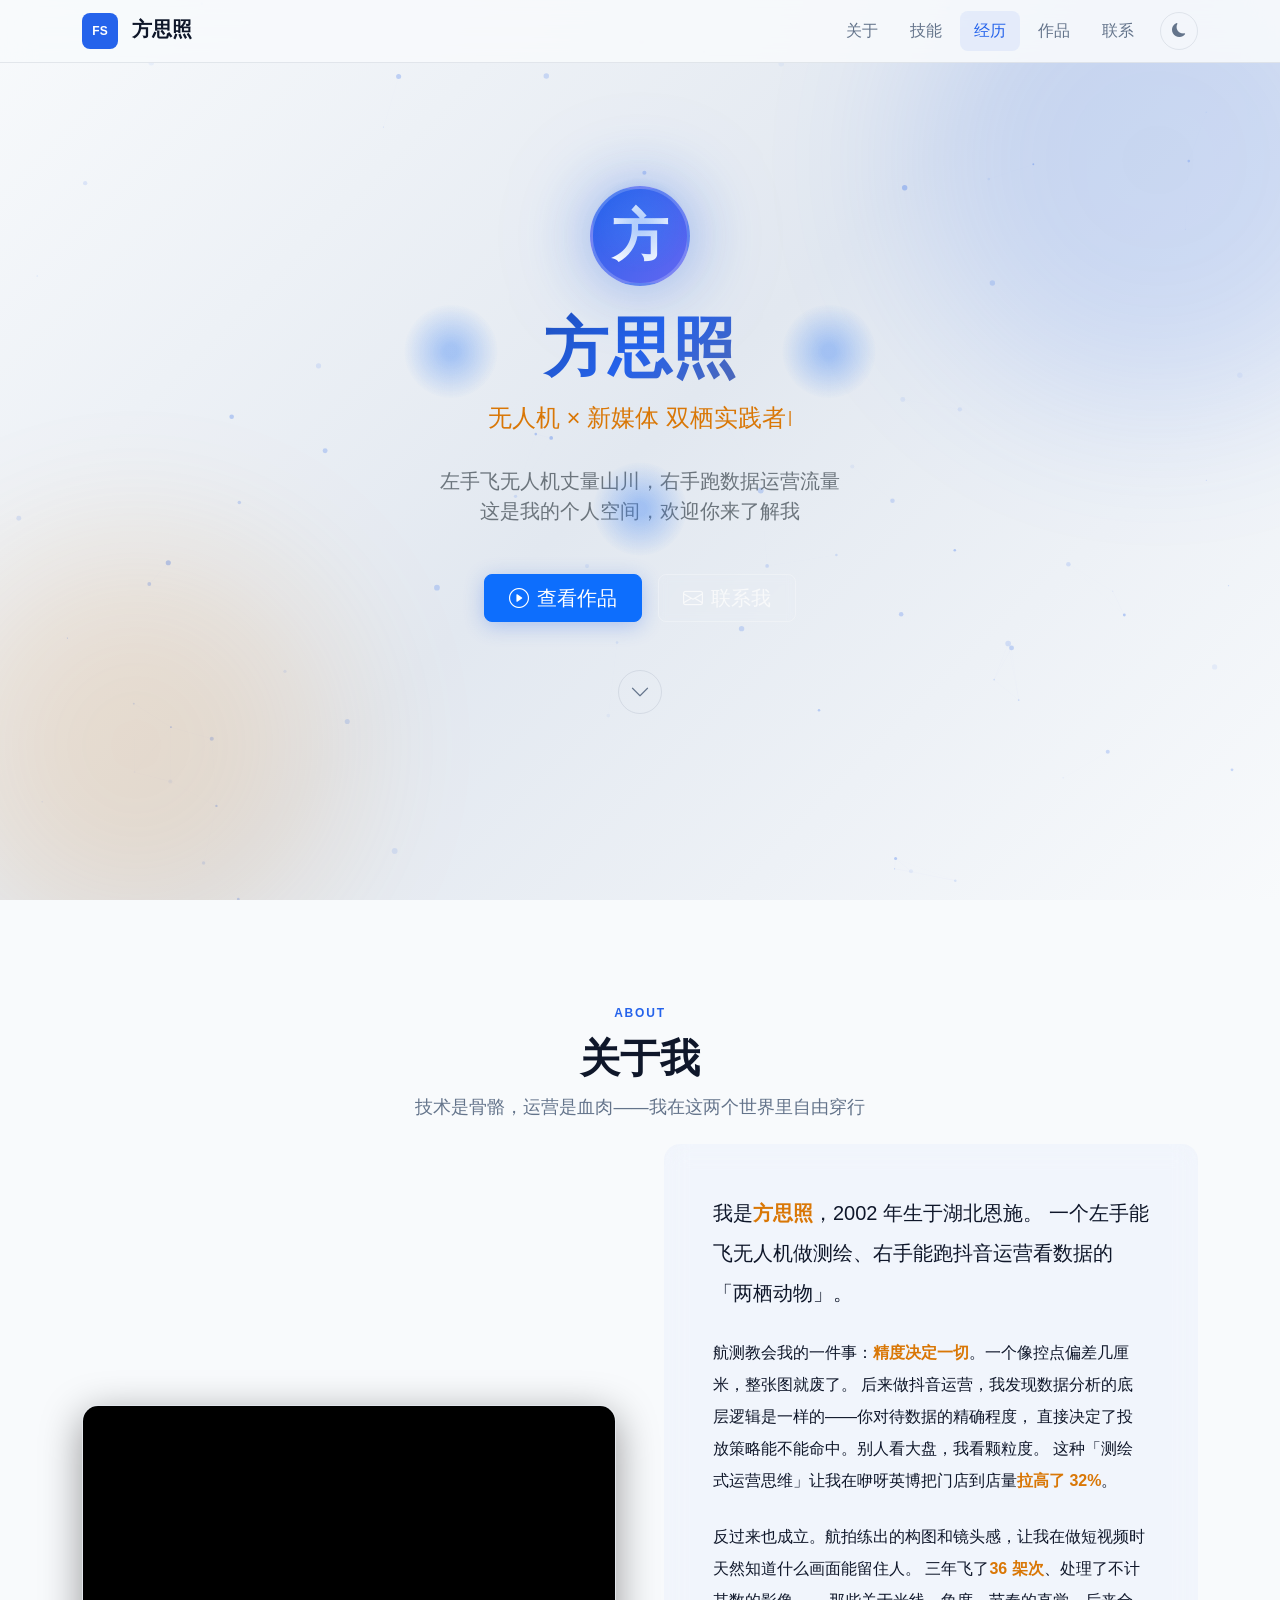
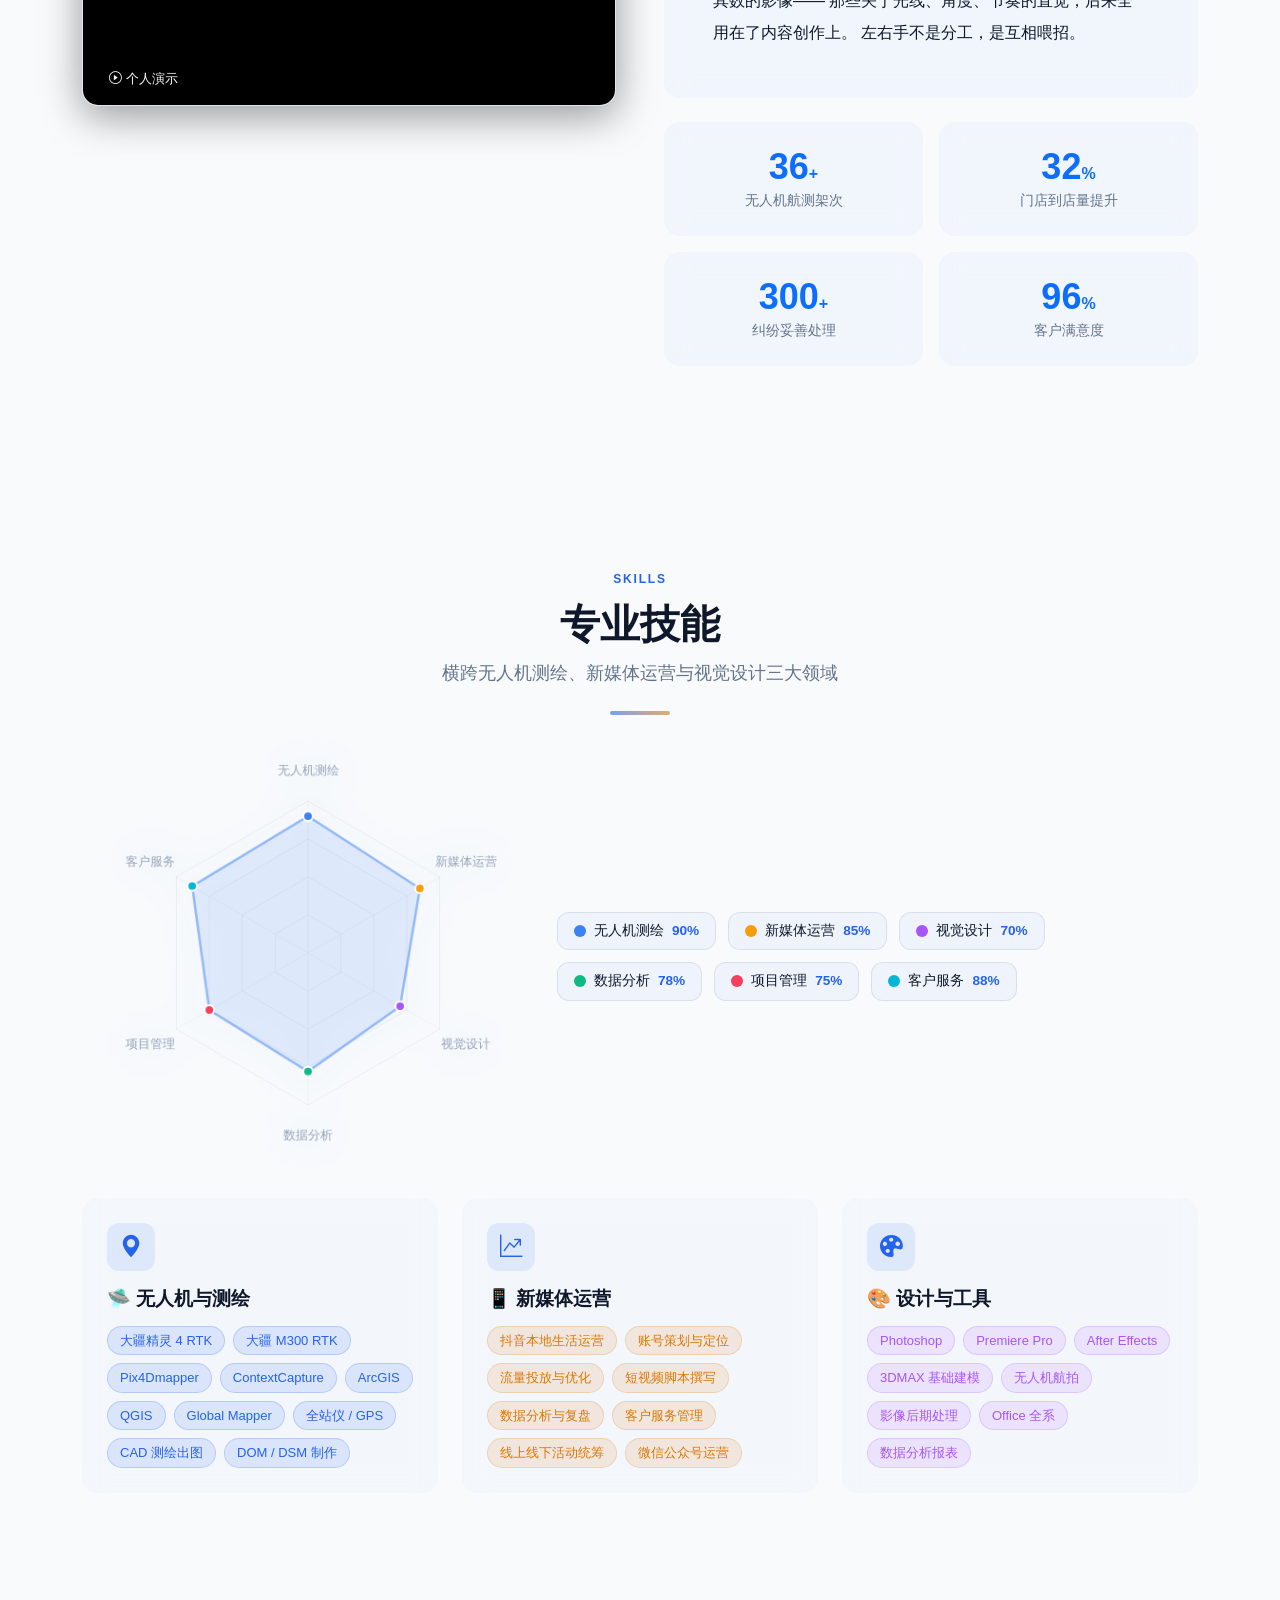
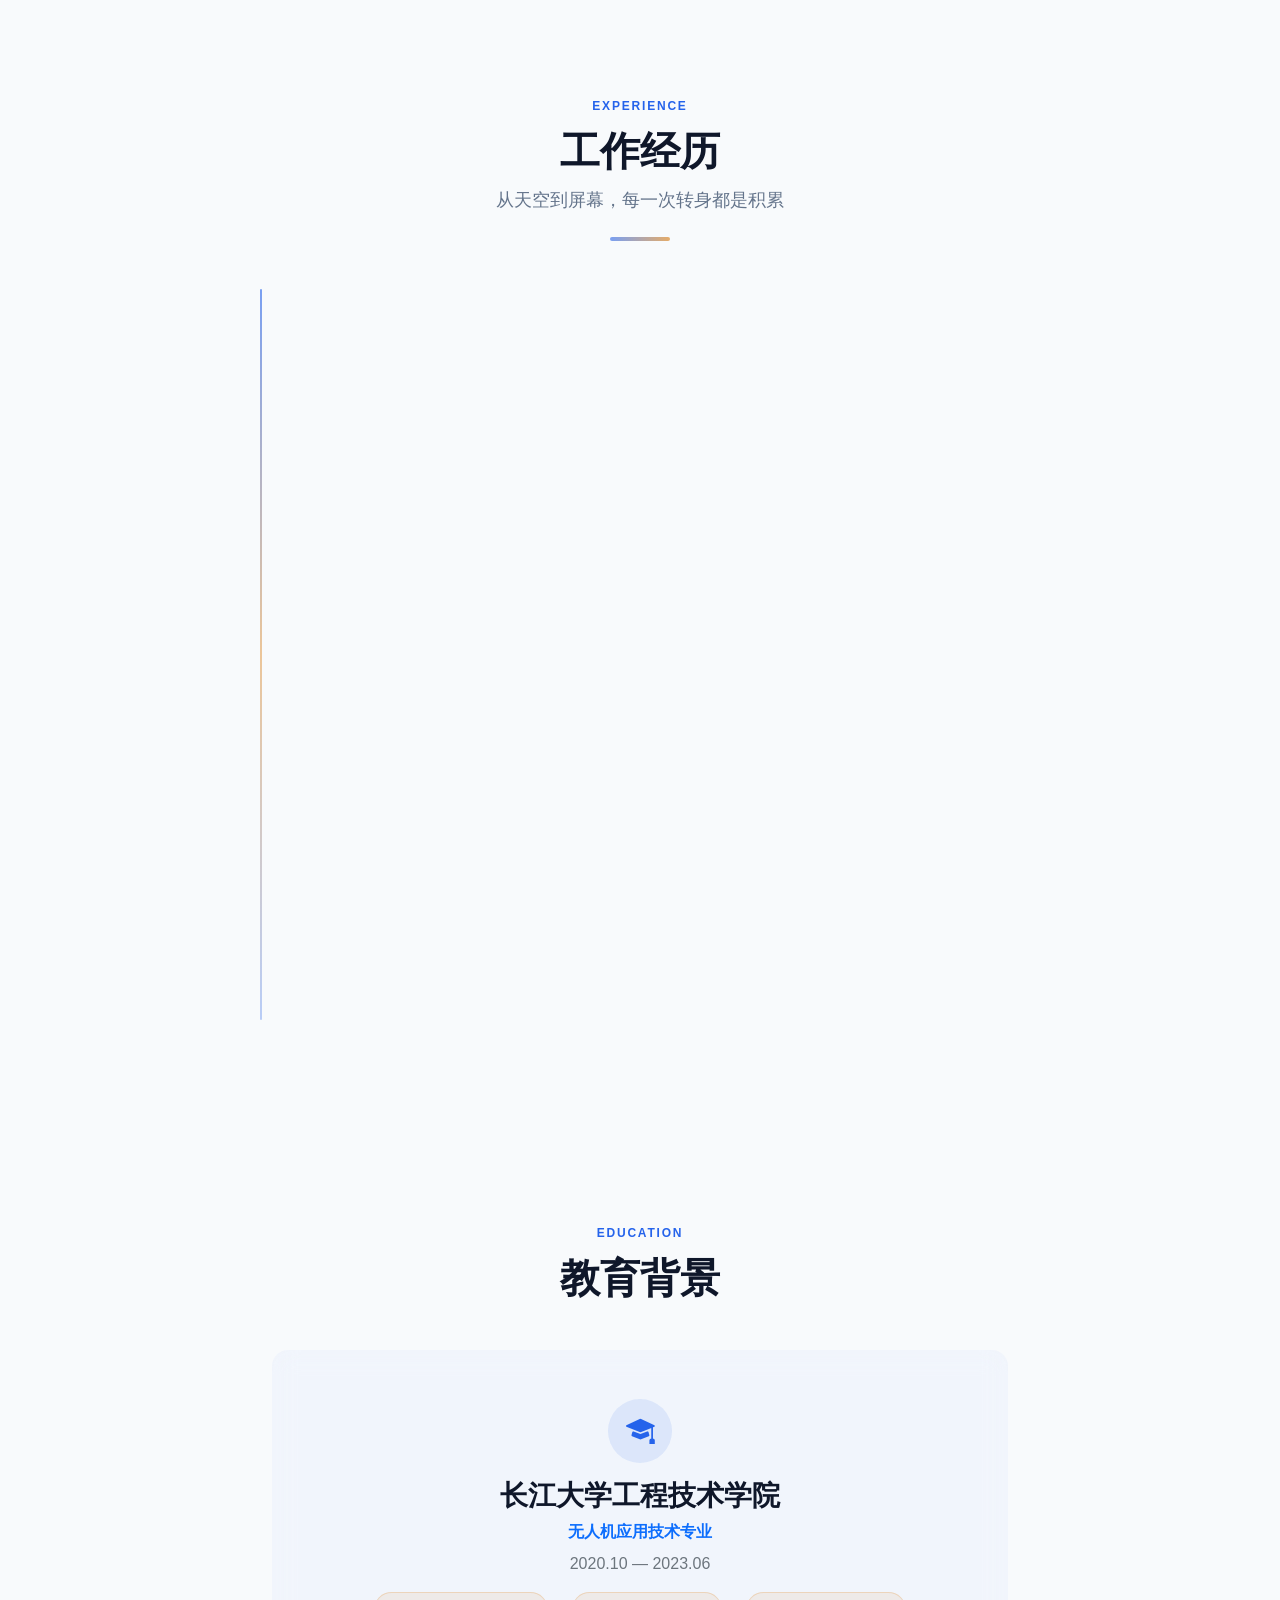
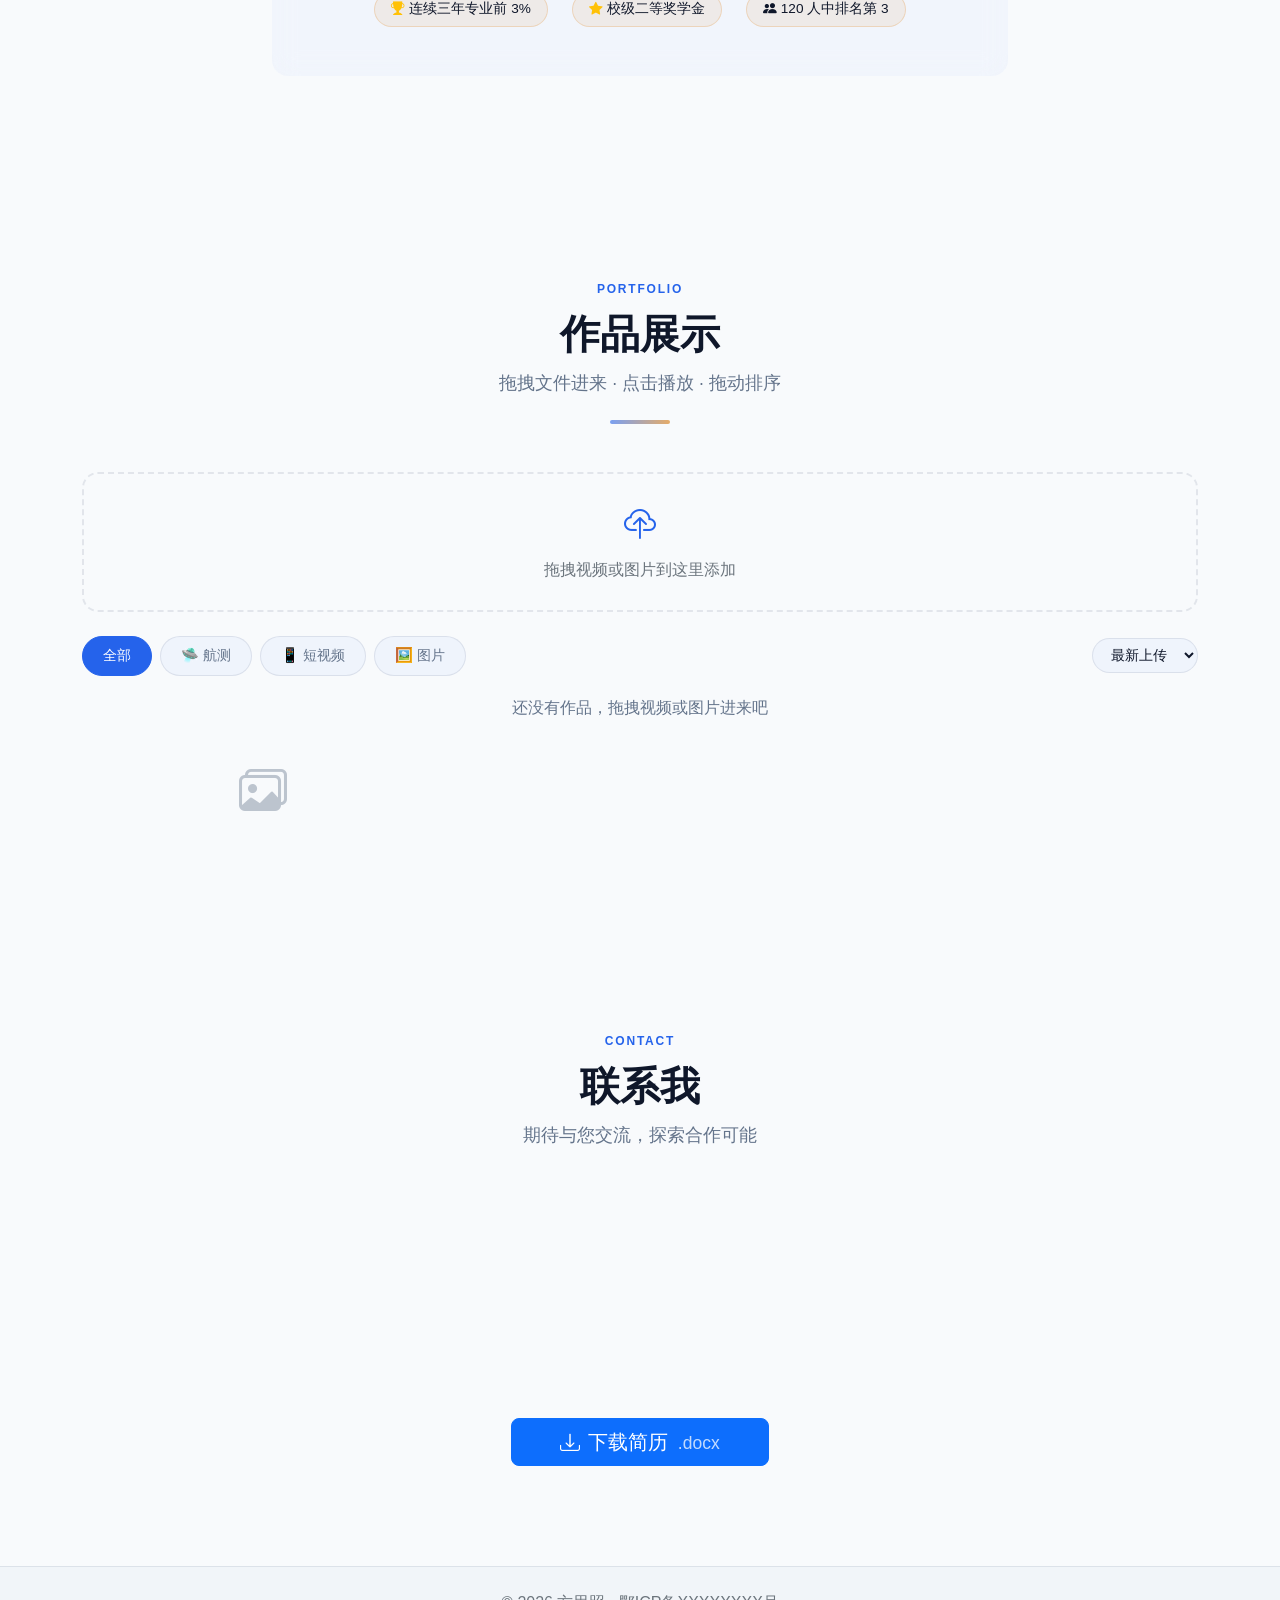
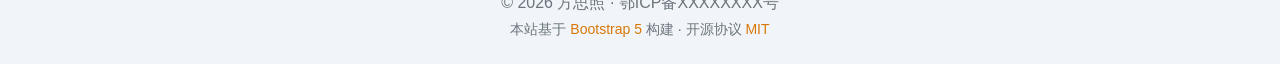
==== commit 097a87e1: "fix: 第一批严重问题修复 - S-10: CDN全部改用本地文件，零外部依赖 - S-9: 右键菜单仅阻止作品媒体元素，不影响其他区域 - S-3: renderGrid用DOM API替代inn" ====
--- a/index.html
+++ b/index.html
@@ -9,9 +9,9 @@
   <title>方思照 | 无人机 × 新媒体 双栖实践者</title>
 
   <!-- Bootstrap 5.3 CSS -->
-  <link href="https://cdn.jsdelivr.net/npm/bootstrap@5.3.5/dist/css/bootstrap.min.css" rel="stylesheet">
+  <link href="assets/lib/bootstrap.min.css" rel="stylesheet">
   <!-- Bootstrap Icons -->
-  <link href="https://cdn.jsdelivr.net/npm/bootstrap-icons@1.11.3/font/bootstrap-icons.css" rel="stylesheet">
+  <link href="assets/lib/bootstrap-icons.css" rel="stylesheet">
   <!-- 自定义样式 -->
   <link href="assets/css/style.css" rel="stylesheet">
 </head>
@@ -96,9 +96,24 @@
       </div>
 
       <div class="row g-5 align-items-center">
-        <!-- 左侧：个人简介 -->
-        <div class="col-lg-7">
-          <div class="about-card p-4 p-lg-5 rounded-4">
+        <!-- 左侧：个人演示视频 -->
+        <div class="col-lg-6">
+          <div class="about-video-wrapper rounded-4 overflow-hidden">
+            <video
+              src="assets/video/about-demo.mp4"
+              autoplay muted loop playsinline
+              class="about-video"
+              aria-label="个人介绍演示视频"
+            ></video>
+            <div class="about-video-label">
+              <i class="bi bi-play-circle me-1"></i>个人演示
+            </div>
+          </div>
+        </div>
+
+        <!-- 右侧：个人简介 + 数据 -->
+        <div class="col-lg-6">
+          <div class="about-card p-4 p-lg-5 rounded-4 mb-4">
             <p class="fs-5 lh-lg mb-4">
               我是<span class="text-highlight">方思照</span>，2002 年生于湖北恩施。
               一个左手能飞无人机做测绘、右手能跑抖音运营看数据的「两栖动物」。
@@ -111,15 +126,13 @@
             </p>
             <p class="lh-lg mb-0">
               反过来也成立。航拍练出的构图和镜头感，让我在做短视频时天然知道什么画面能留住人。
-              三年飞了<span class="text-highlight">36 架次</span>、处理了不计其数的影像，
+              三年飞了<span class="text-highlight">36 架次</span>、处理了不计其数的影像——
               那些关于光线、角度、节奏的直觉，后来全用在了内容创作上。
-              左右手不是分工——是互相喂招。
-            </p>
-          </div>
-        </div>
-
-        <!-- 右侧：核心数据 -->
-        <div class="col-lg-5">
+              左右手不是分工，是互相喂招。
+            </p>
+          </div>
+
+          <!-- 核心数据 -->
           <div class="row g-3">
             <div class="col-6">
               <div class="stat-card rounded-4 p-4 text-center">
@@ -361,12 +374,28 @@
         <p class="text-secondary mb-0">拖拽视频或图片到这里添加</p>
       </div>
 
-      <!-- 分类筛选 -->
-      <div class="portfolio-filters" id="portfolioFilters">
-        <button class="filter-btn active" data-filter="all">全部</button>
-        <button class="filter-btn" data-filter="survey">🛸 航测项目</button>
-        <button class="filter-btn" data-filter="video">📱 短视频</button>
-        <button class="filter-btn" data-filter="image">🖼️ 图片作品</button>
+      <!-- 分类筛选 + 排序 -->
+      <div class="portfolio-toolbar">
+        <div class="portfolio-filters" id="portfolioFilters">
+          <button class="filter-btn active" data-filter="all">全部</button>
+          <button class="filter-btn" data-filter="survey">🛸 航测</button>
+          <button class="filter-btn" data-filter="video">📱 短视频</button>
+          <button class="filter-btn" data-filter="image">🖼️ 图片</button>
+        </div>
+        <div class="portfolio-sort">
+          <select class="sort-select" id="sortSelect">
+            <option value="newest">最新上传</option>
+            <option value="oldest">最早上传</option>
+            <option value="name">名称排序</option>
+            <option value="size">文件大小</option>
+          </select>
+        </div>
+      </div>
+
+      <!-- 上传进度条 -->
+      <div class="upload-progress" id="uploadProgress" style="display:none">
+        <div class="upload-progress-bar" id="uploadProgressBar"></div>
+        <span class="upload-progress-text" id="uploadProgressText">上传中...</span>
       </div>
 
       <!-- 拖拽覆盖层 -->
@@ -456,7 +485,7 @@
   </footer>
 
   <!-- Bootstrap JS -->
-  <script src="https://cdn.jsdelivr.net/npm/bootstrap@5.3.5/dist/js/bootstrap.bundle.min.js"></script>
+  <script src="assets/lib/bootstrap.bundle.min.js"></script>
   <!-- 自定义脚本 -->
   <script src="assets/js/main.js"></script>
   <script src="assets/js/portfolio.js"></script>
--- a/assets/css/style.css
+++ b/assets/css/style.css
@@ -394,6 +394,41 @@
   font-weight: 600;
 }
 
+/* ---------- 关于视频 ---------- */
+.about-video-wrapper {
+  position: relative;
+  border: 1px solid var(--border-color);
+  box-shadow: 0 10px 40px rgba(0, 0, 0, 0.4);
+  transition: transform 0.3s ease, box-shadow 0.3s ease;
+}
+
+.about-video-wrapper:hover {
+  transform: translateY(-4px);
+  box-shadow: 0 20px 50px rgba(var(--accent-blue-rgb), 0.2);
+}
+
+.about-video {
+  width: 100%;
+  display: block;
+  aspect-ratio: 16 / 9;
+  object-fit: cover;
+  background: #000;
+}
+
+.about-video-label {
+  position: absolute;
+  bottom: 12px;
+  left: 12px;
+  padding: 5px 14px;
+  border-radius: 20px;
+  background: rgba(0, 0, 0, 0.6);
+  backdrop-filter: blur(8px);
+  color: #fff;
+  font-size: 0.8rem;
+  font-weight: 500;
+  pointer-events: none;
+}
+
 /* ---------- 关于卡片 ---------- */
 .about-card {
   background: rgba(var(--accent-blue-rgb), 0.03);
@@ -749,14 +784,46 @@
 
 /* ---------- 作品展示 —— 瀑布流 ---------- */
 
+/* 作品工具栏 */
+.portfolio-toolbar {
+  display: flex; justify-content: space-between; align-items: center;
+  flex-wrap: wrap; gap: 12px; margin-bottom: 20px;
+}
+
 /* 分类筛选 */
 .portfolio-filters {
-  display: flex;
-  justify-content: center;
-  gap: 10px;
-  flex-wrap: wrap;
-  margin-bottom: 24px;
-}
+  display: flex; gap: 8px; flex-wrap: wrap;
+}
+
+/* 排序下拉 */
+.sort-select {
+  padding: 8px 14px; border-radius: 20px;
+  border: 1px solid var(--border-color);
+  background: rgba(var(--accent-blue-rgb), 0.04);
+  color: var(--text-primary); font-size: 0.85rem;
+  cursor: pointer; outline: none;
+}
+.sort-select:focus { border-color: var(--accent-blue); }
+
+/* 上传进度条 */
+.upload-progress {
+  margin-bottom: 16px; padding: 10px 16px;
+  background: rgba(var(--accent-blue-rgb), 0.06);
+  border-radius: 12px; display: flex; align-items: center; gap: 12px;
+}
+.upload-progress-bar {
+  flex: 1; height: 6px; border-radius: 3px;
+  background: rgba(var(--accent-blue-rgb), 0.15); overflow: hidden;
+}
+.upload-progress-bar::after {
+  content: ''; display: block; height: 100%; width: 0;
+  background: linear-gradient(90deg, var(--accent-blue), var(--accent-gold));
+  border-radius: 3px; animation: uploadPulse 1.5s ease-in-out infinite;
+}
+@keyframes uploadPulse {
+  0% { width: 10%; } 50% { width: 70%; } 100% { width: 95%; }
+}
+.upload-progress-text { font-size: 0.8rem; color: var(--text-secondary); white-space: nowrap; }
 
 .filter-btn {
   padding: 8px 20px;
@@ -864,6 +931,20 @@
 /* 响应式 */
 @media (max-width: 991.98px) { .masonry-grid { column-count: 2; } }
 @media (max-width: 575.98px) { .masonry-grid { column-count: 1; } }
+
+/* 回到顶部 */
+.back-to-top {
+  position: fixed; bottom: 28px; right: 28px; z-index: 9997;
+  width: 44px; height: 44px; border-radius: 50%;
+  background: var(--accent-blue); color: #fff; border: none;
+  font-size: 1.1rem; cursor: pointer;
+  opacity: 0; transform: translateY(16px);
+  pointer-events: none;
+  transition: opacity 0.3s ease, transform 0.3s ease, background 0.2s ease;
+  box-shadow: 0 4px 16px rgba(var(--accent-blue-rgb), 0.35);
+}
+.back-to-top.visible { opacity: 1; transform: translateY(0); pointer-events: auto; }
+.back-to-top:hover { background: var(--accent-gold); box-shadow: 0 6px 24px rgba(var(--accent-gold-rgb), 0.4); transform: translateY(-2px); }
 
 /* 下载按钮 */
 .download-btn { transition: all 0.3s ease !important; }
@@ -1092,4 +1173,10 @@
   .video-wrapper {
     aspect-ratio: 9 / 16;
   }
-}
+
+  /* 移动端联系人纵向排列 */
+  .contact-card {
+    max-width: 320px;
+    margin: 0 auto;
+  }
+}
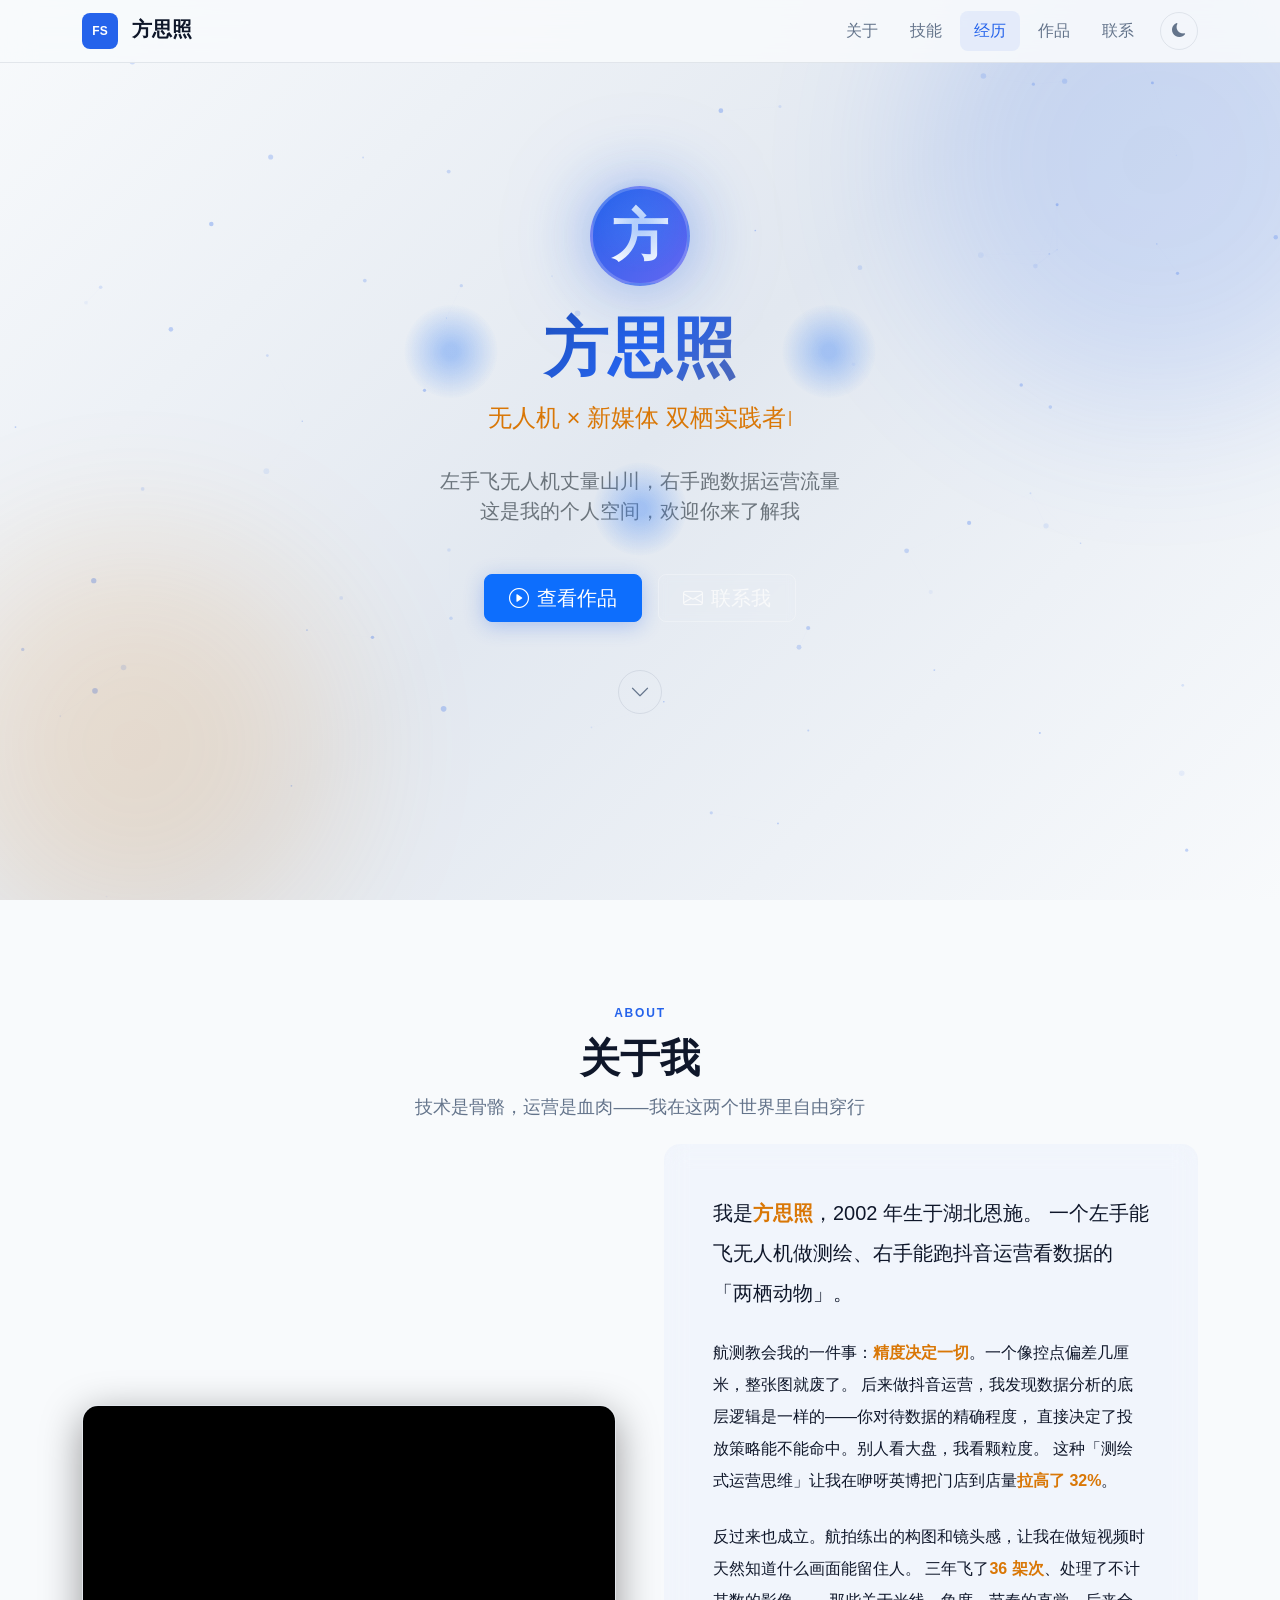
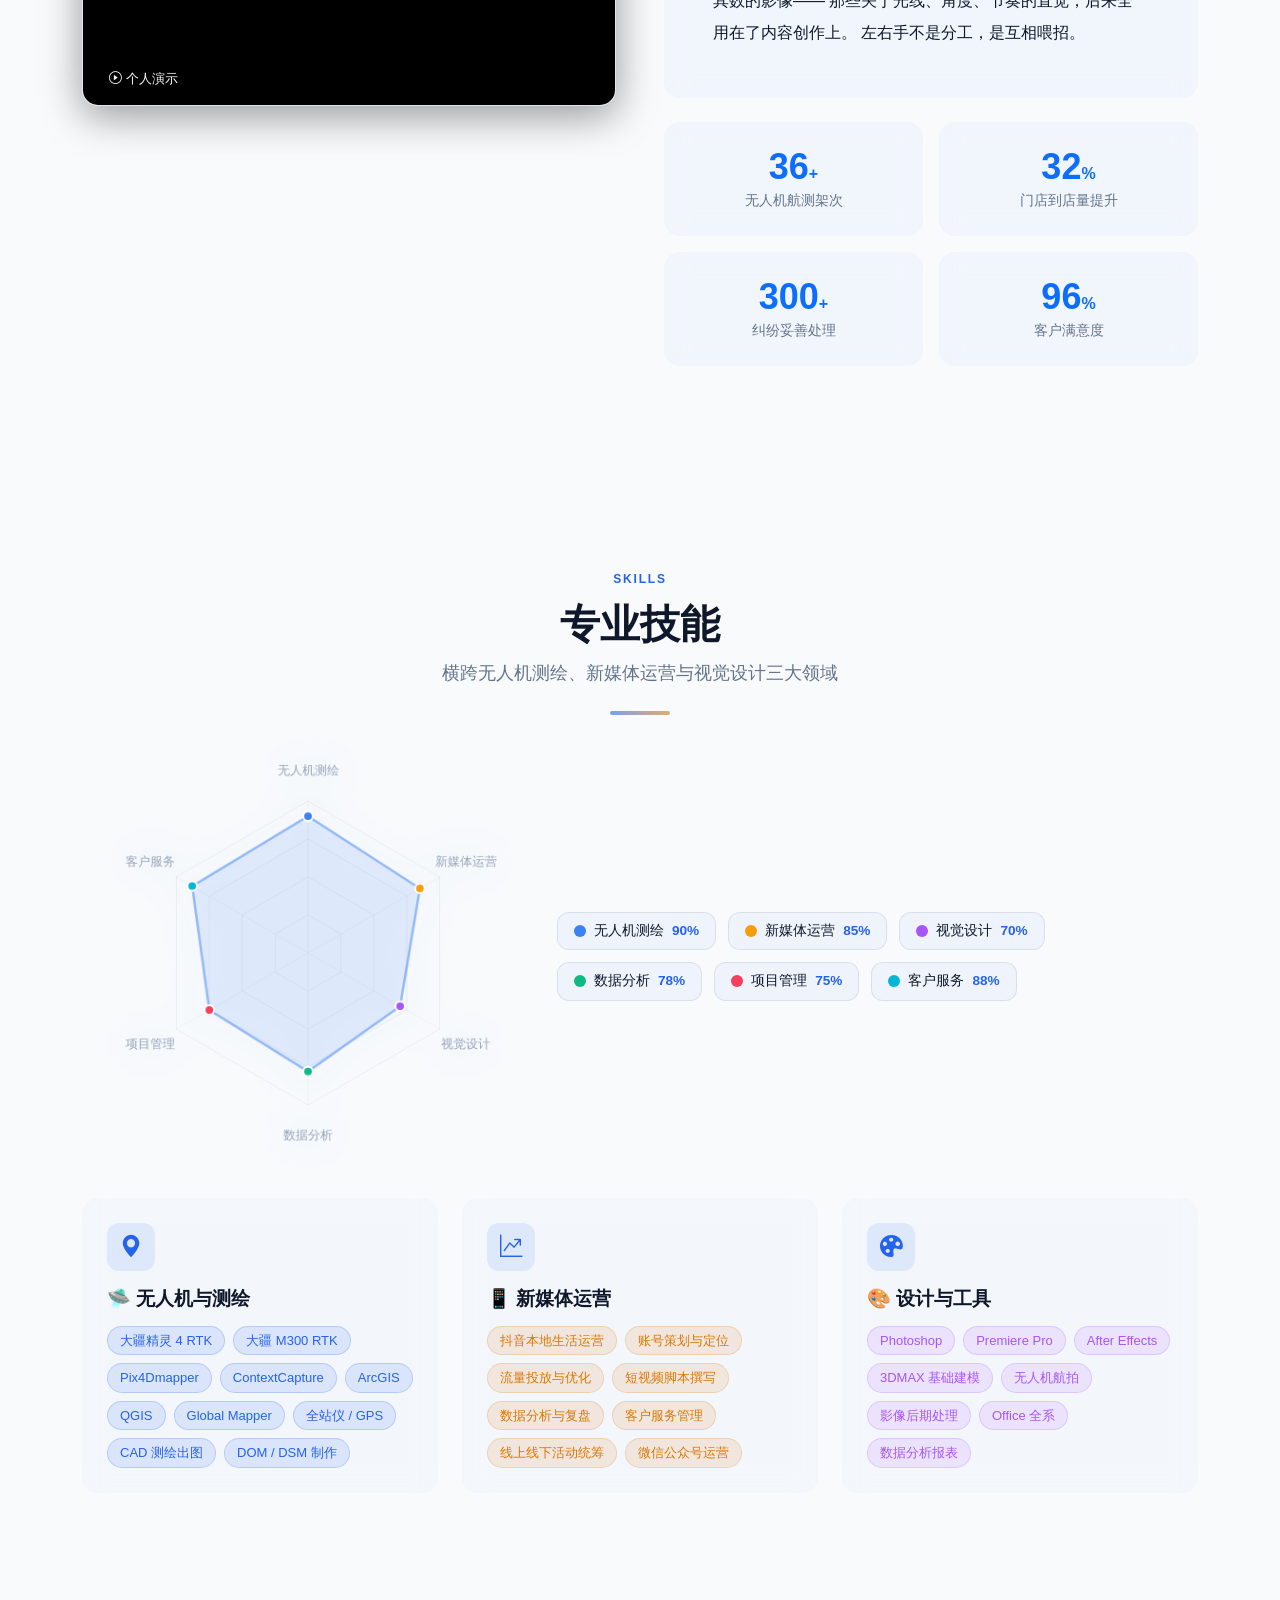
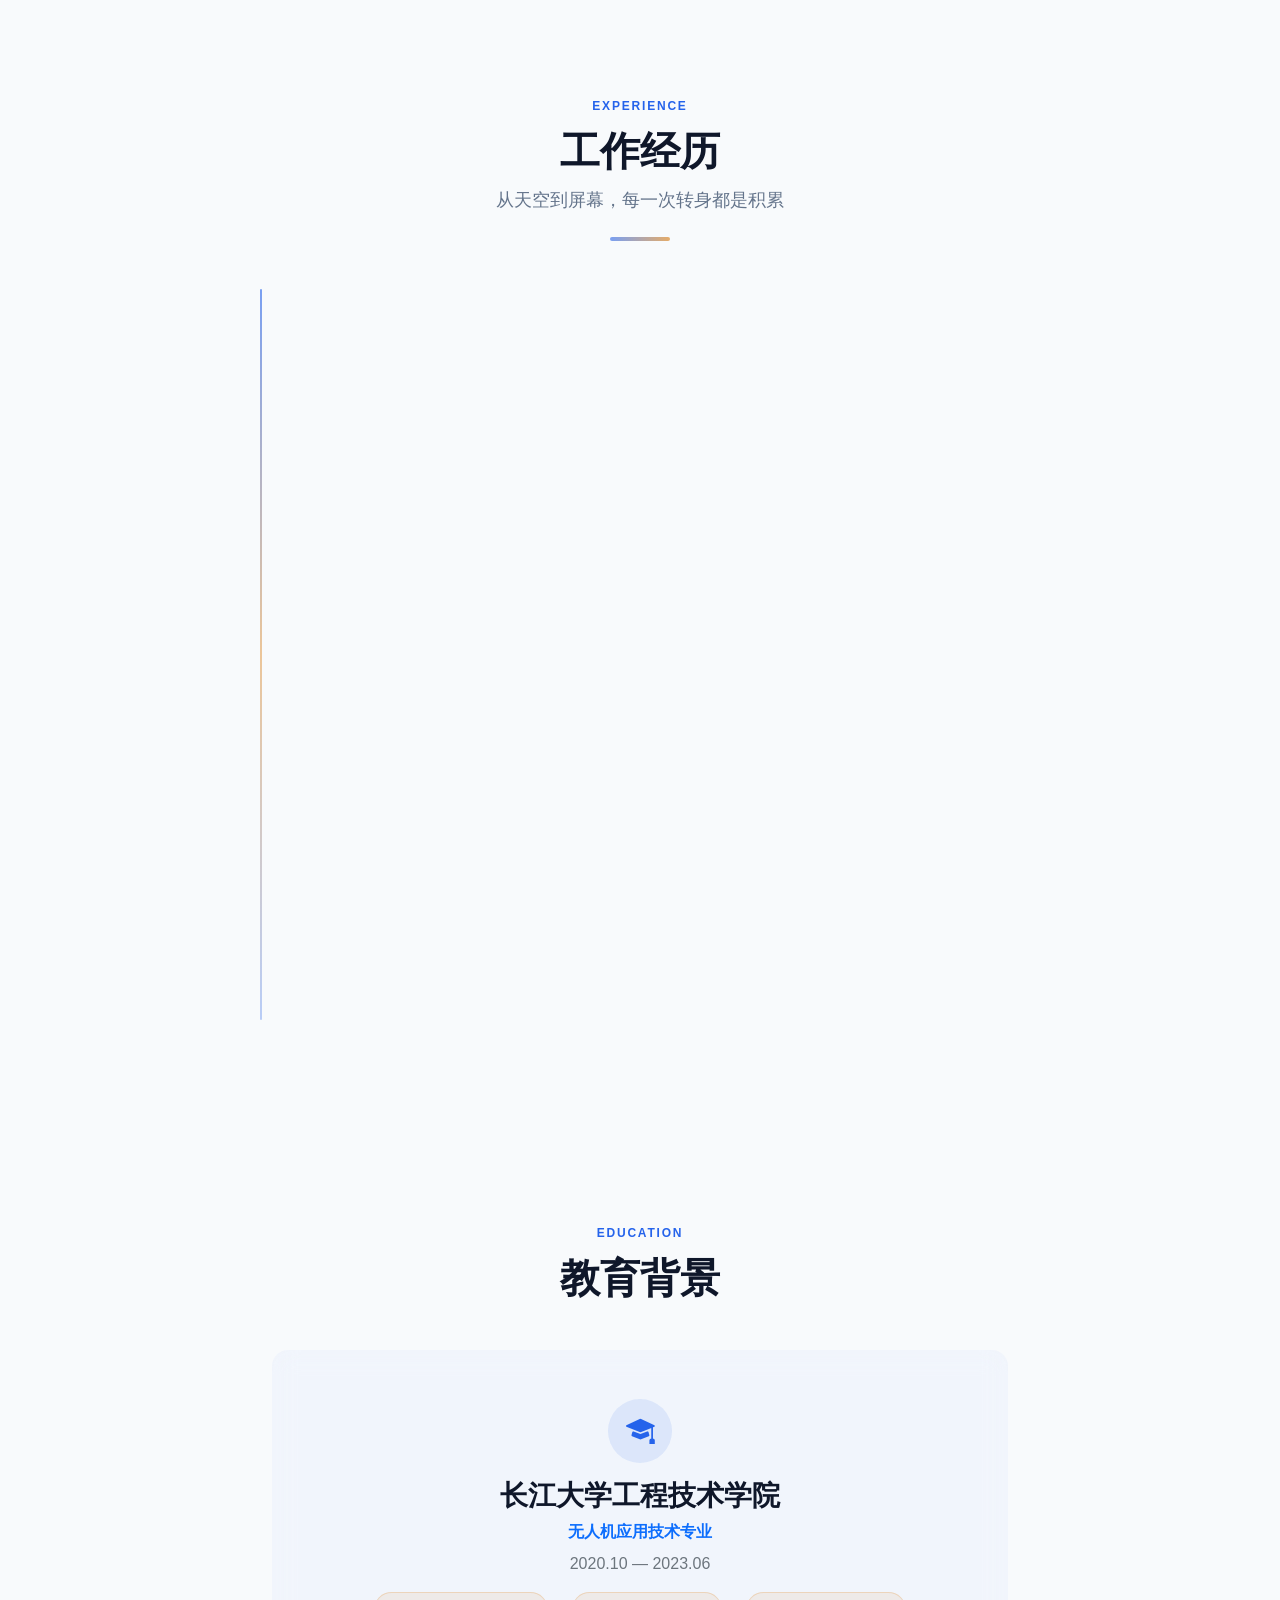
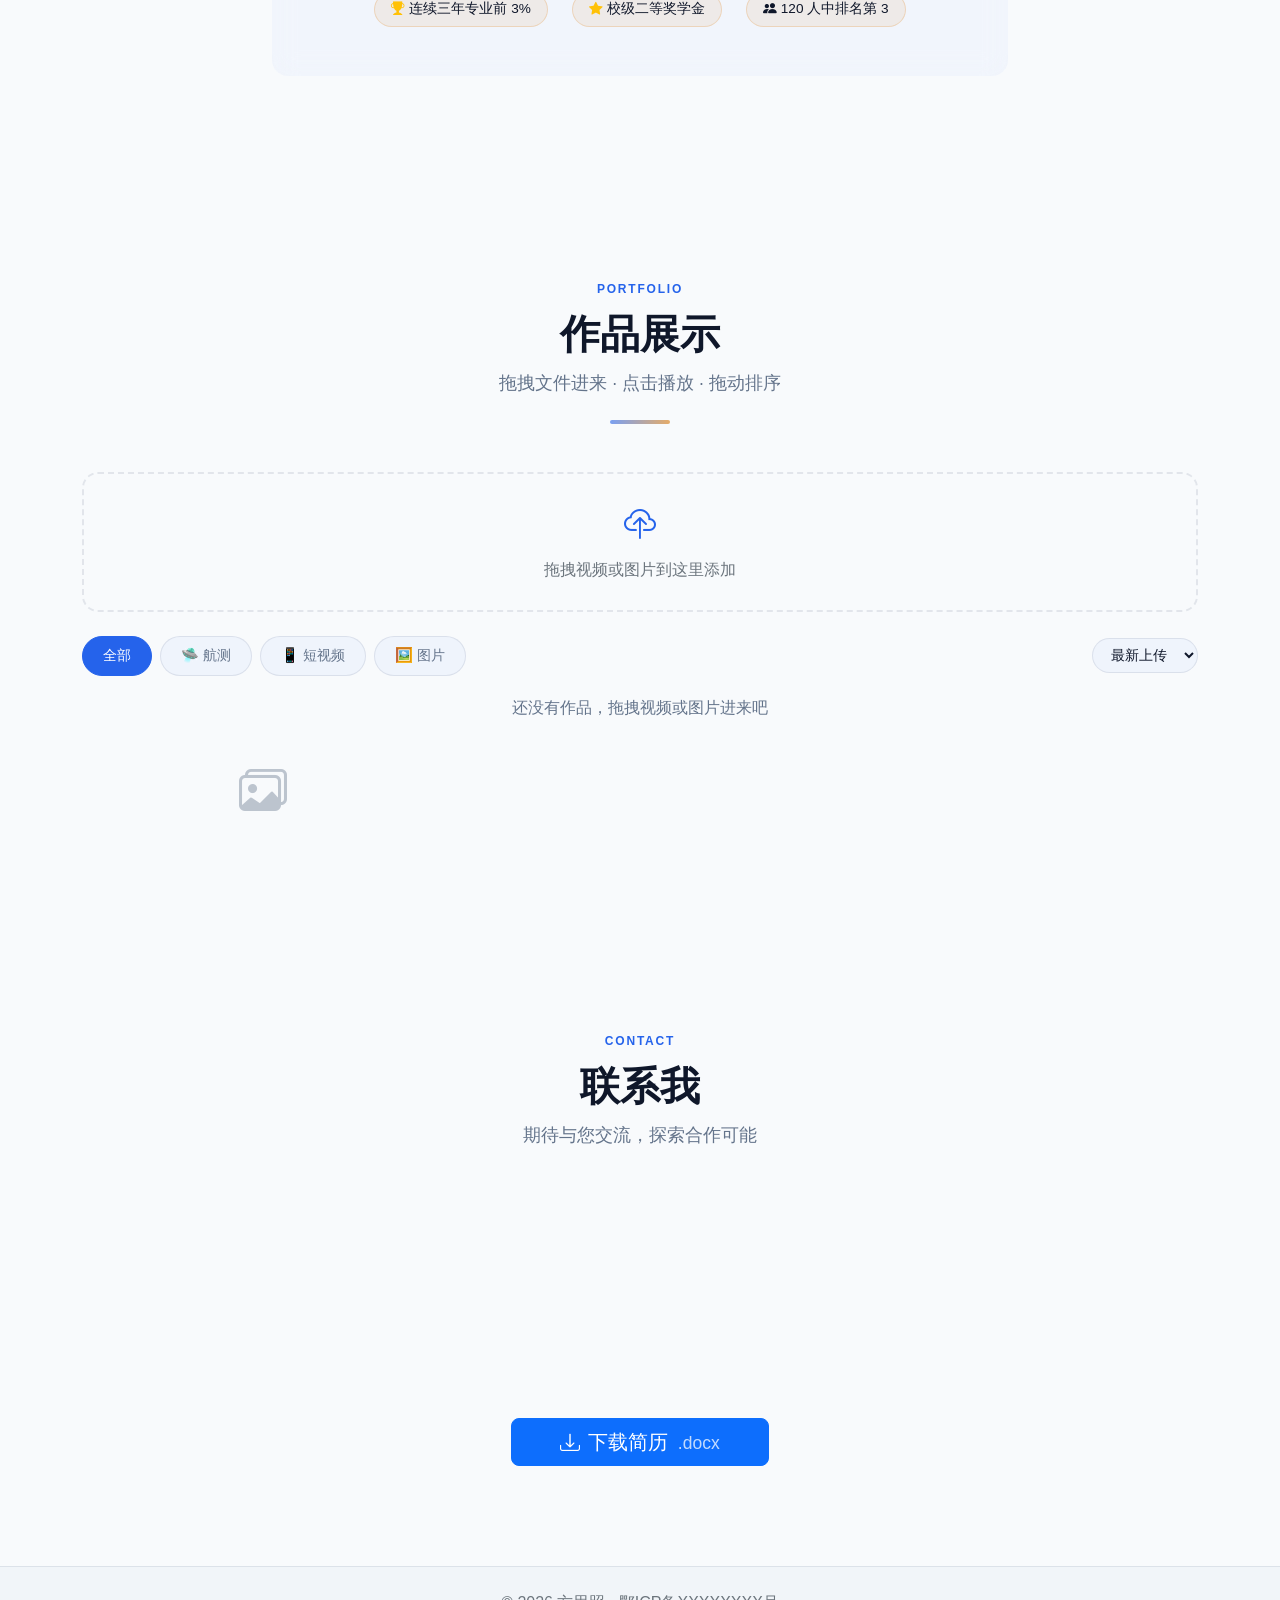
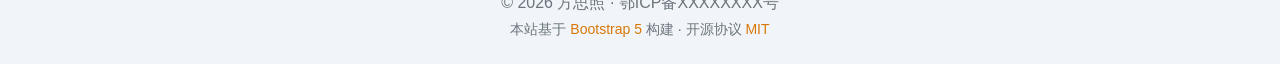
==== commit 7f3ebb8d: "fix: 第二批修复 — 粒子暂停/OG标签/robots+sitemap/批量事务 - S-2: 粒子Canvas用IntersectionObserver自动暂停恢复 - S-4: Open Gr" ====
--- a/index.html
+++ b/index.html
@@ -4,7 +4,24 @@
   <meta charset="UTF-8">
   <meta name="viewport" content="width=device-width, initial-scale=1.0">
   <meta name="description" content="方思照的个人空间 — 无人机技术 × 新媒体运营。这里记录了我在天空和屏幕之间的故事。">
-  <meta name="keywords" content="方思照,无人机,航测,抖音运营,新媒体,个人网站,Bootstrap">
+  <meta name="keywords" content="方思照,无人机,航测,抖音运营,新媒体,个人网站">
+  <meta name="robots" content="index, follow">
+  <link rel="canonical" href="https://fz-deploy.vercel.app">
+
+  <!-- Open Graph -->
+  <meta property="og:title" content="方思照 | 无人机 × 新媒体 双栖实践者">
+  <meta property="og:description" content="左手飞无人机丈量山川，右手跑数据运营流量。这是我的个人空间。">
+  <meta property="og:image" content="https://fz-deploy.vercel.app/assets/video/cover-1.jpg">
+  <meta property="og:url" content="https://fz-deploy.vercel.app">
+  <meta property="og:type" content="website">
+  <meta property="og:site_name" content="方思照个人空间">
+
+  <!-- Twitter Card -->
+  <meta name="twitter:card" content="summary_large_image">
+  <meta name="twitter:title" content="方思照 | 无人机 × 新媒体 双栖实践者">
+  <meta name="twitter:description" content="左手飞无人机丈量山川，右手跑数据运营流量。">
+  <meta name="twitter:image" content="https://fz-deploy.vercel.app/assets/video/cover-1.jpg">
+
   <link rel="icon" href="data:image/svg+xml,<svg xmlns='http://www.w3.org/2000/svg' viewBox='0 0 32 32'><rect width='32' height='32' rx='6' fill='%233B82F6'/><text x='50%25' y='54%25' dominant-baseline='middle' text-anchor='middle' fill='white' font-size='18' font-family='sans-serif' font-weight='bold'>方</text></svg>">
   <title>方思照 | 无人机 × 新媒体 双栖实践者</title>
 
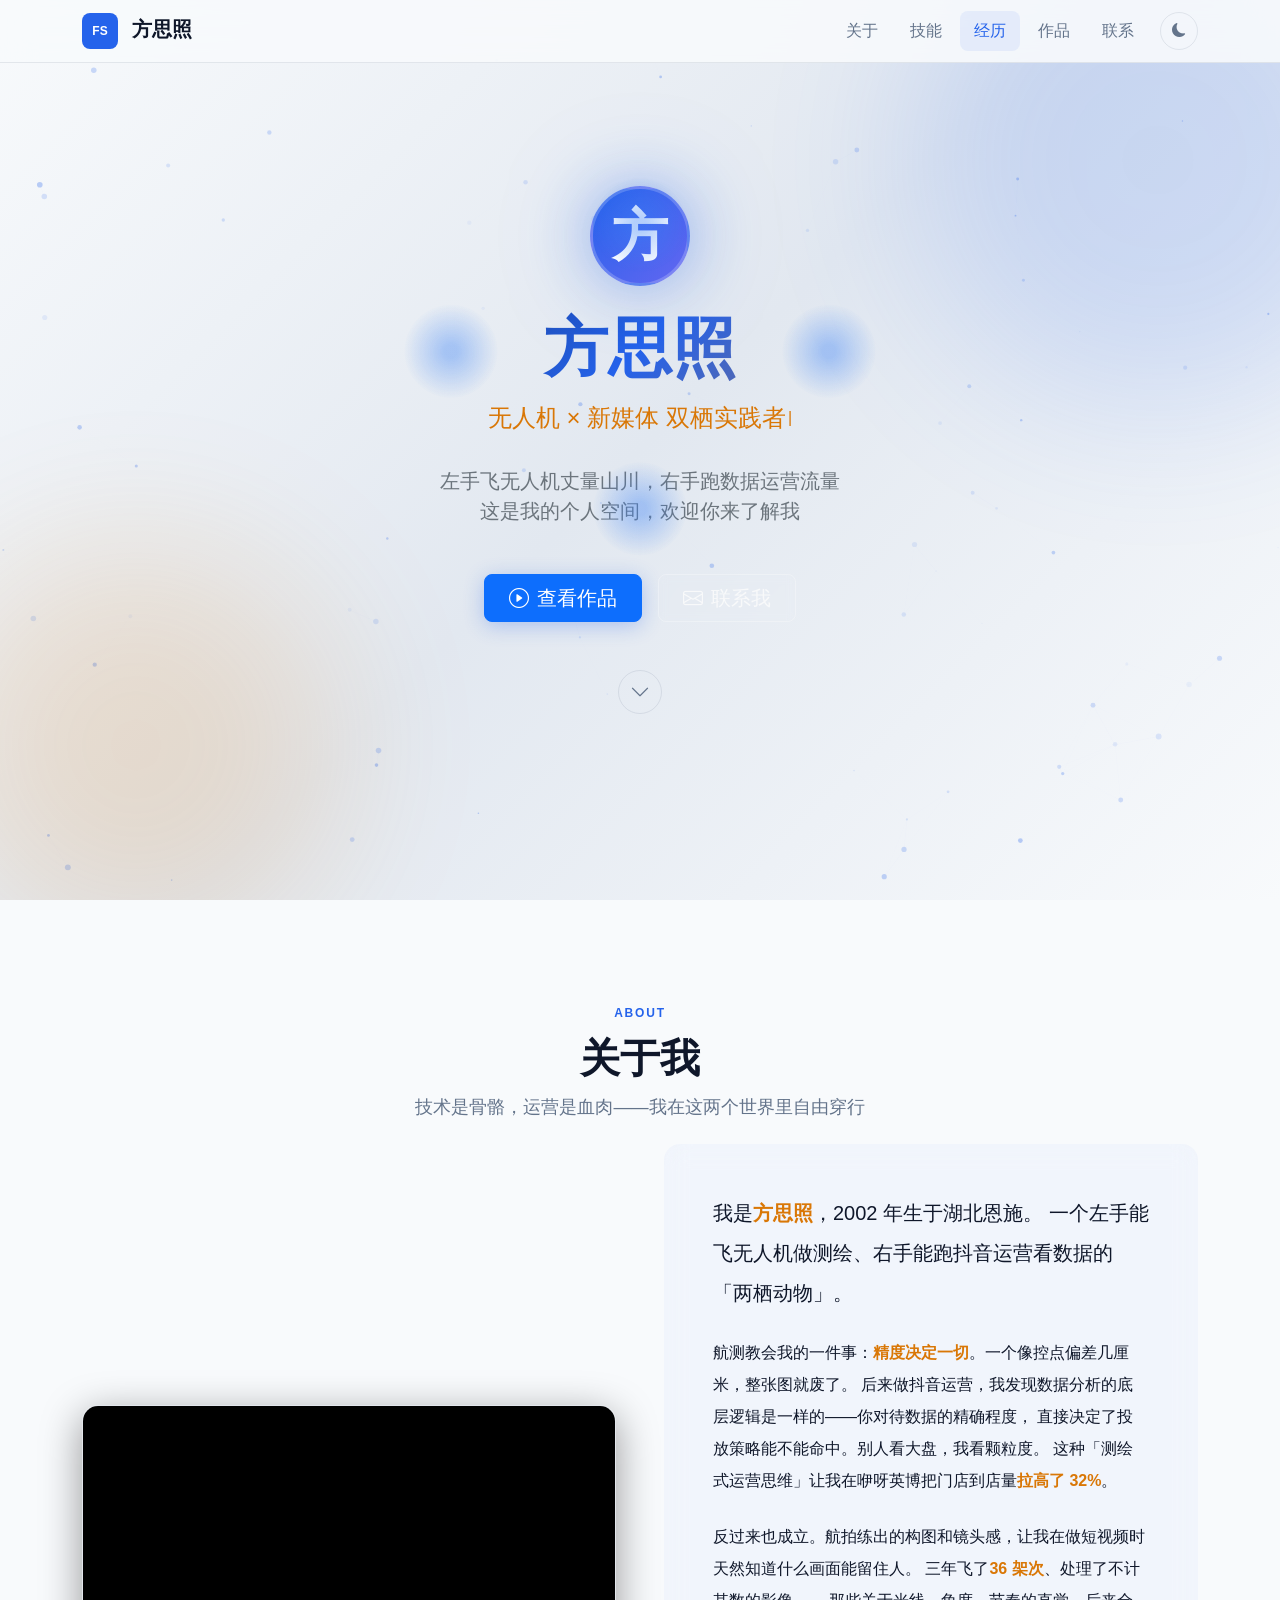
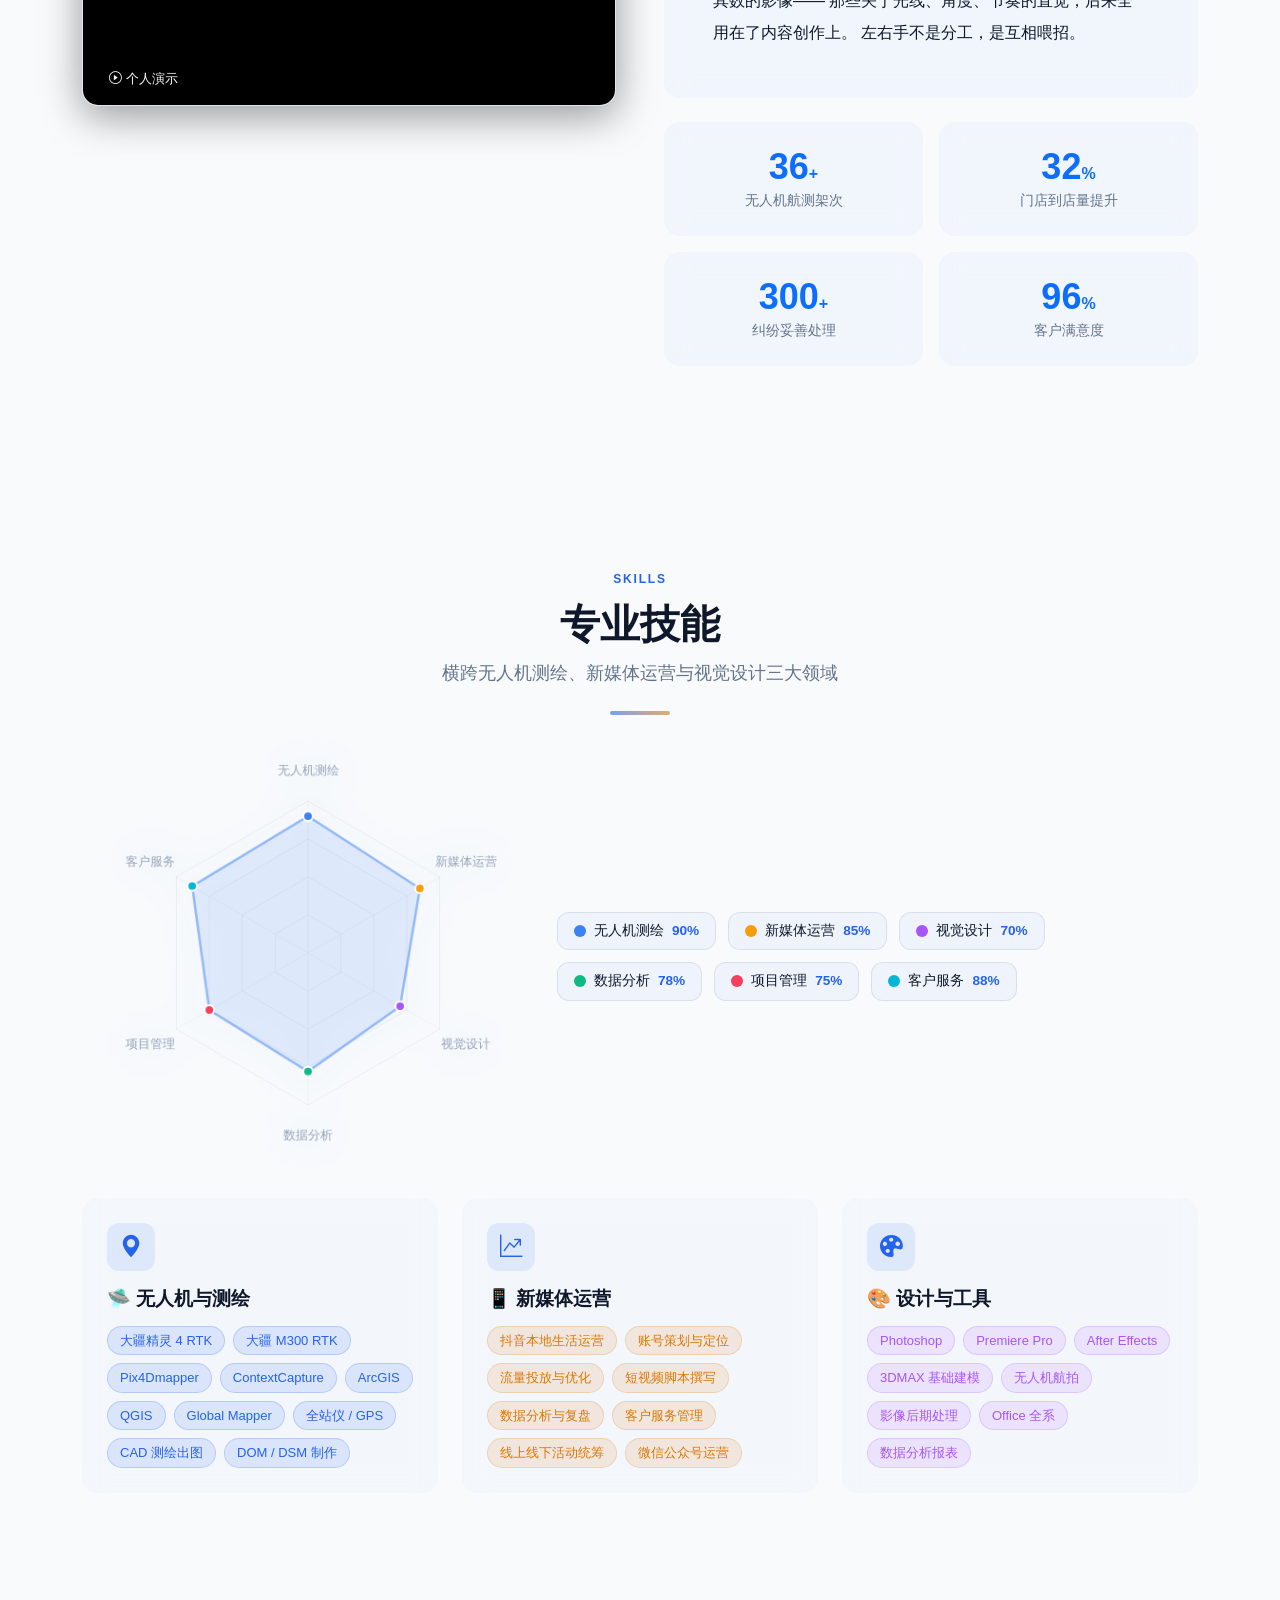
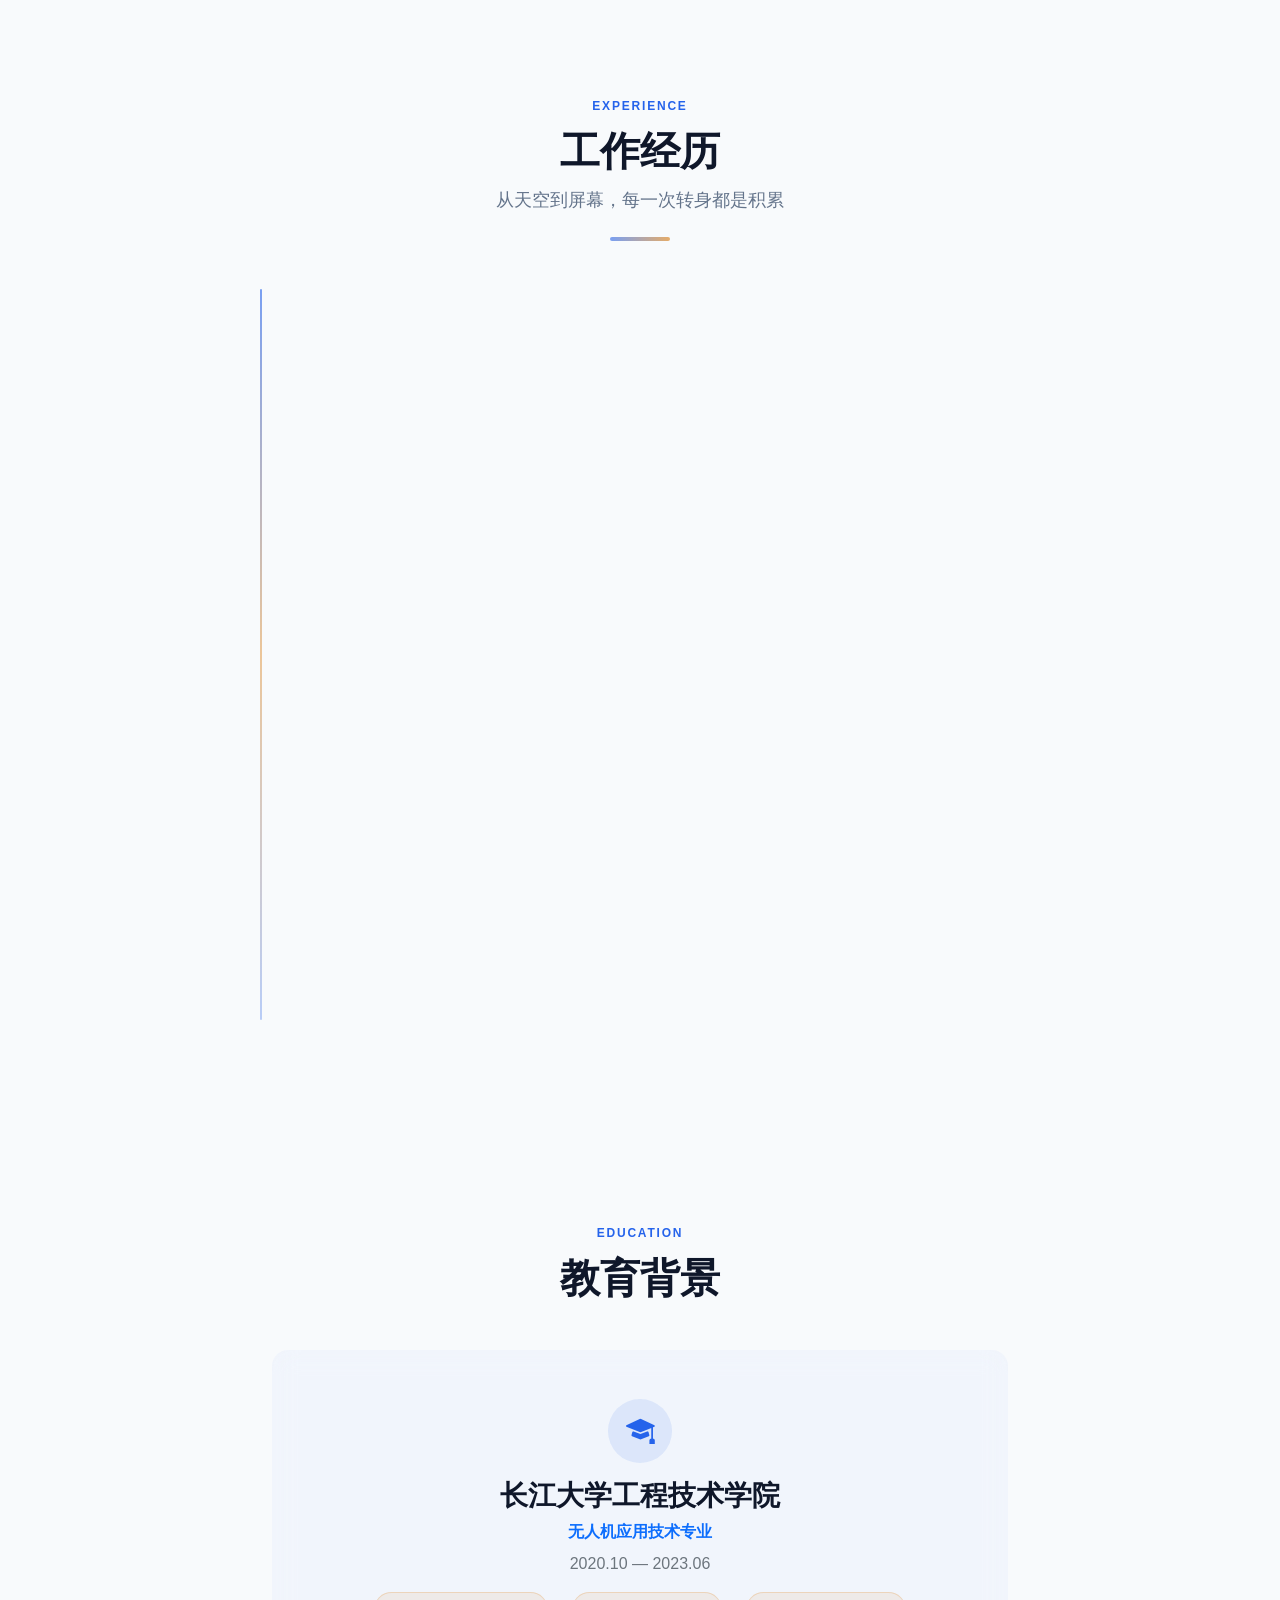
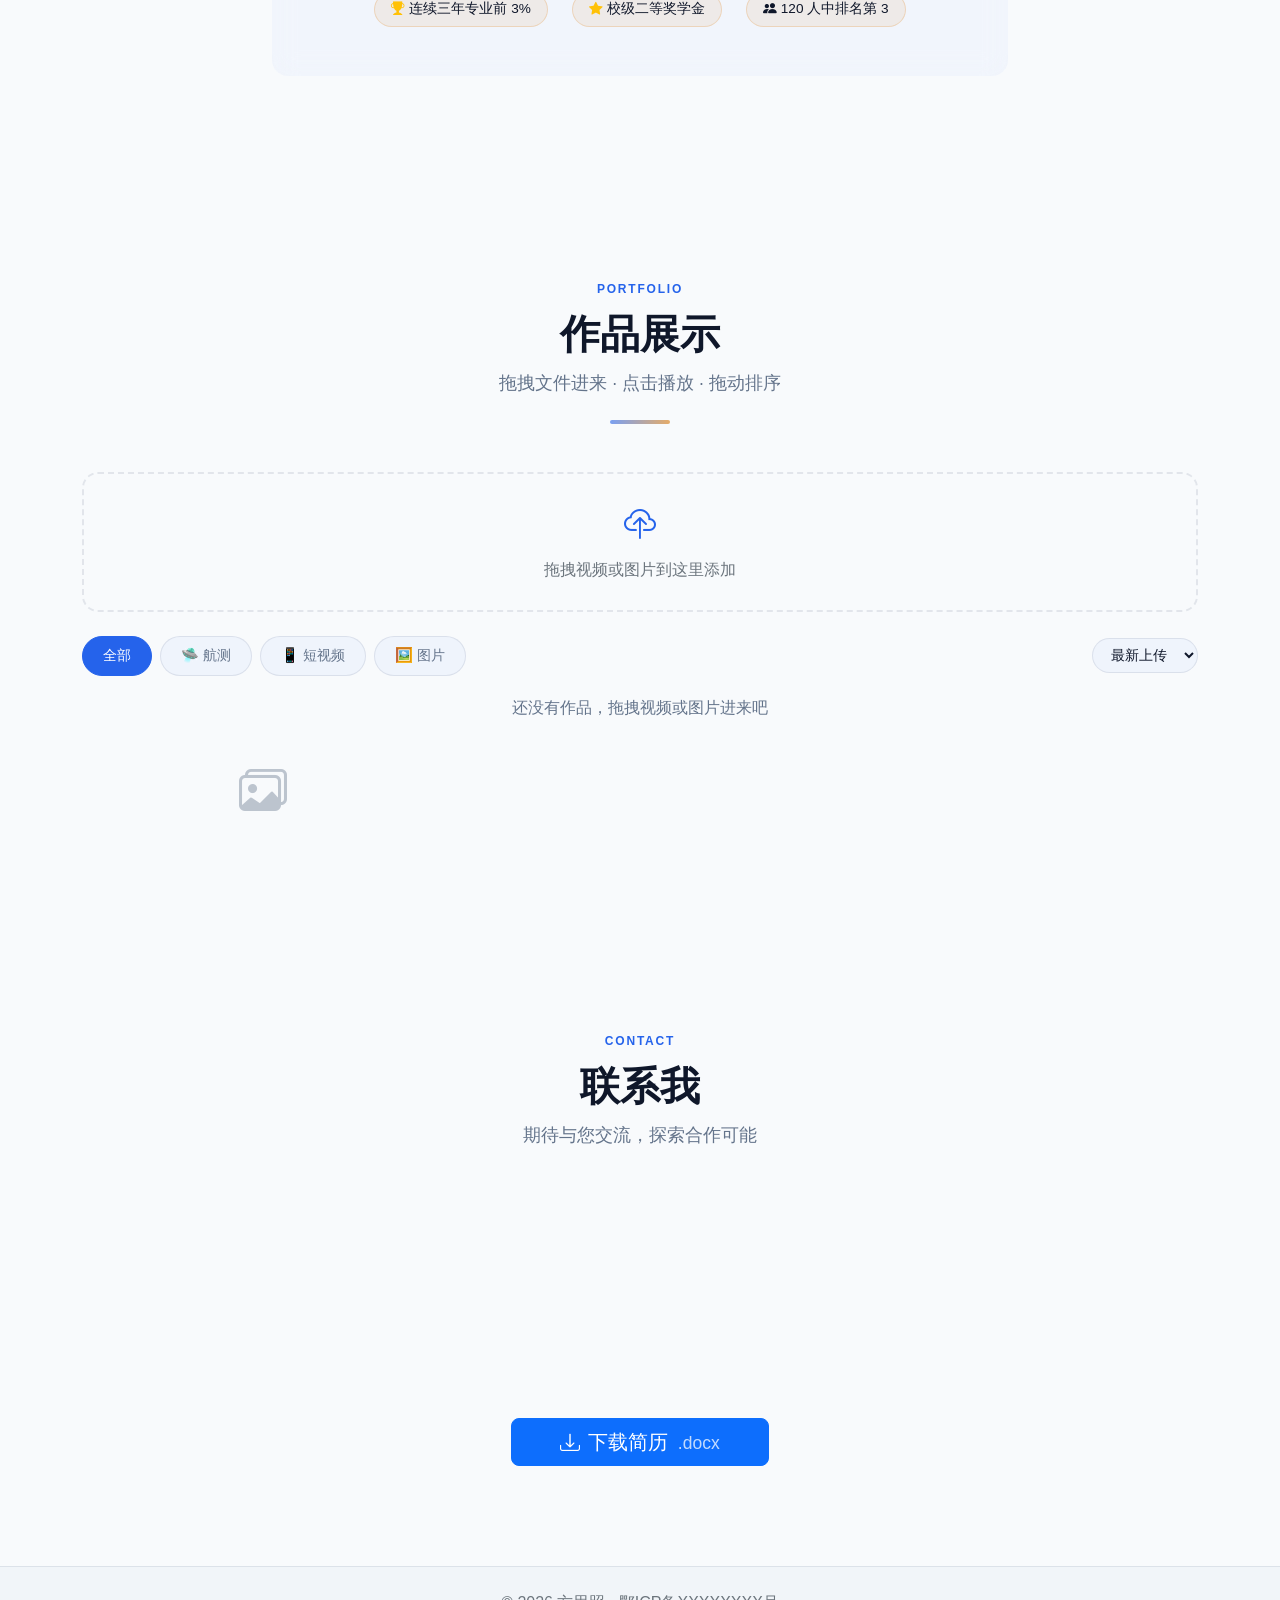
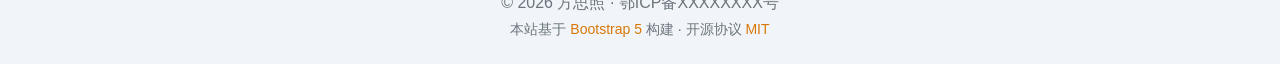
==== commit 3ca355c5: "fix: 第三批 — 无障碍+结构化数据+焦点管理 - S-6: 全局 :focus-visible 焦点指示器 - S-7: masonryGrid aria-live 动态通知 + 上传进度 ro" ====
--- a/index.html
+++ b/index.html
@@ -24,6 +24,21 @@
 
   <link rel="icon" href="data:image/svg+xml,<svg xmlns='http://www.w3.org/2000/svg' viewBox='0 0 32 32'><rect width='32' height='32' rx='6' fill='%233B82F6'/><text x='50%25' y='54%25' dominant-baseline='middle' text-anchor='middle' fill='white' font-size='18' font-family='sans-serif' font-weight='bold'>方</text></svg>">
   <title>方思照 | 无人机 × 新媒体 双栖实践者</title>
+
+  <!-- 结构化数据 -->
+  <script type="application/ld+json">
+  {
+    "@context": "https://schema.org",
+    "@type": "Person",
+    "name": "方思照",
+    "description": "无人机技术 × 新媒体运营 双栖实践者",
+    "email": "mailto:744959529@qq.com",
+    "address": { "@type": "PostalAddress", "addressLocality": "恩施市", "addressRegion": "湖北省" },
+    "alumniOf": { "@type": "CollegeOrUniversity", "name": "长江大学工程技术学院" },
+    "knowsAbout": ["无人机测绘", "抖音运营", "航拍摄影", "数据分析"],
+    "url": "https://fz-deploy.vercel.app"
+  }
+  </script>
 
   <!-- Bootstrap 5.3 CSS -->
   <link href="assets/lib/bootstrap.min.css" rel="stylesheet">
@@ -410,7 +425,7 @@
       </div>
 
       <!-- 上传进度条 -->
-      <div class="upload-progress" id="uploadProgress" style="display:none">
+      <div class="upload-progress" id="uploadProgress" style="display:none" role="status" aria-live="polite">
         <div class="upload-progress-bar" id="uploadProgressBar"></div>
         <span class="upload-progress-text" id="uploadProgressText">上传中...</span>
       </div>
@@ -424,12 +439,12 @@
       </div>
 
       <!-- 瀑布流网格 -->
-      <div class="masonry-grid" id="masonryGrid"></div>
+      <div class="masonry-grid" id="masonryGrid" role="region" aria-live="polite" aria-label="作品展示网格"></div>
 
       <!-- 全屏播放器 -->
-      <div class="lightbox" id="lightbox">
-        <button class="lightbox-close" id="lightboxClose"><i class="bi bi-x-lg"></i></button>
-        <button class="lightbox-delete" id="lightboxDelete"><i class="bi bi-trash"></i></button>
+      <div class="lightbox" id="lightbox" role="dialog" aria-modal="true" aria-label="媒体预览">
+        <button class="lightbox-close" id="lightboxClose" aria-label="关闭"><i class="bi bi-x-lg"></i></button>
+        <button class="lightbox-delete" id="lightboxDelete" aria-label="删除"><i class="bi bi-trash"></i></button>
         <div class="lightbox-content" id="lightboxContent"></div>
       </div>
     </div>
--- a/assets/css/style.css
+++ b/assets/css/style.css
@@ -50,6 +50,13 @@
   scroll-behavior: smooth;
 }
 
+/* 焦点指示器（无障碍） */
+:focus-visible {
+  outline: 2px solid var(--accent-gold);
+  outline-offset: 2px;
+  border-radius: 4px;
+}
+
 body {
   background-color: var(--bg-primary);
   color: var(--text-primary);
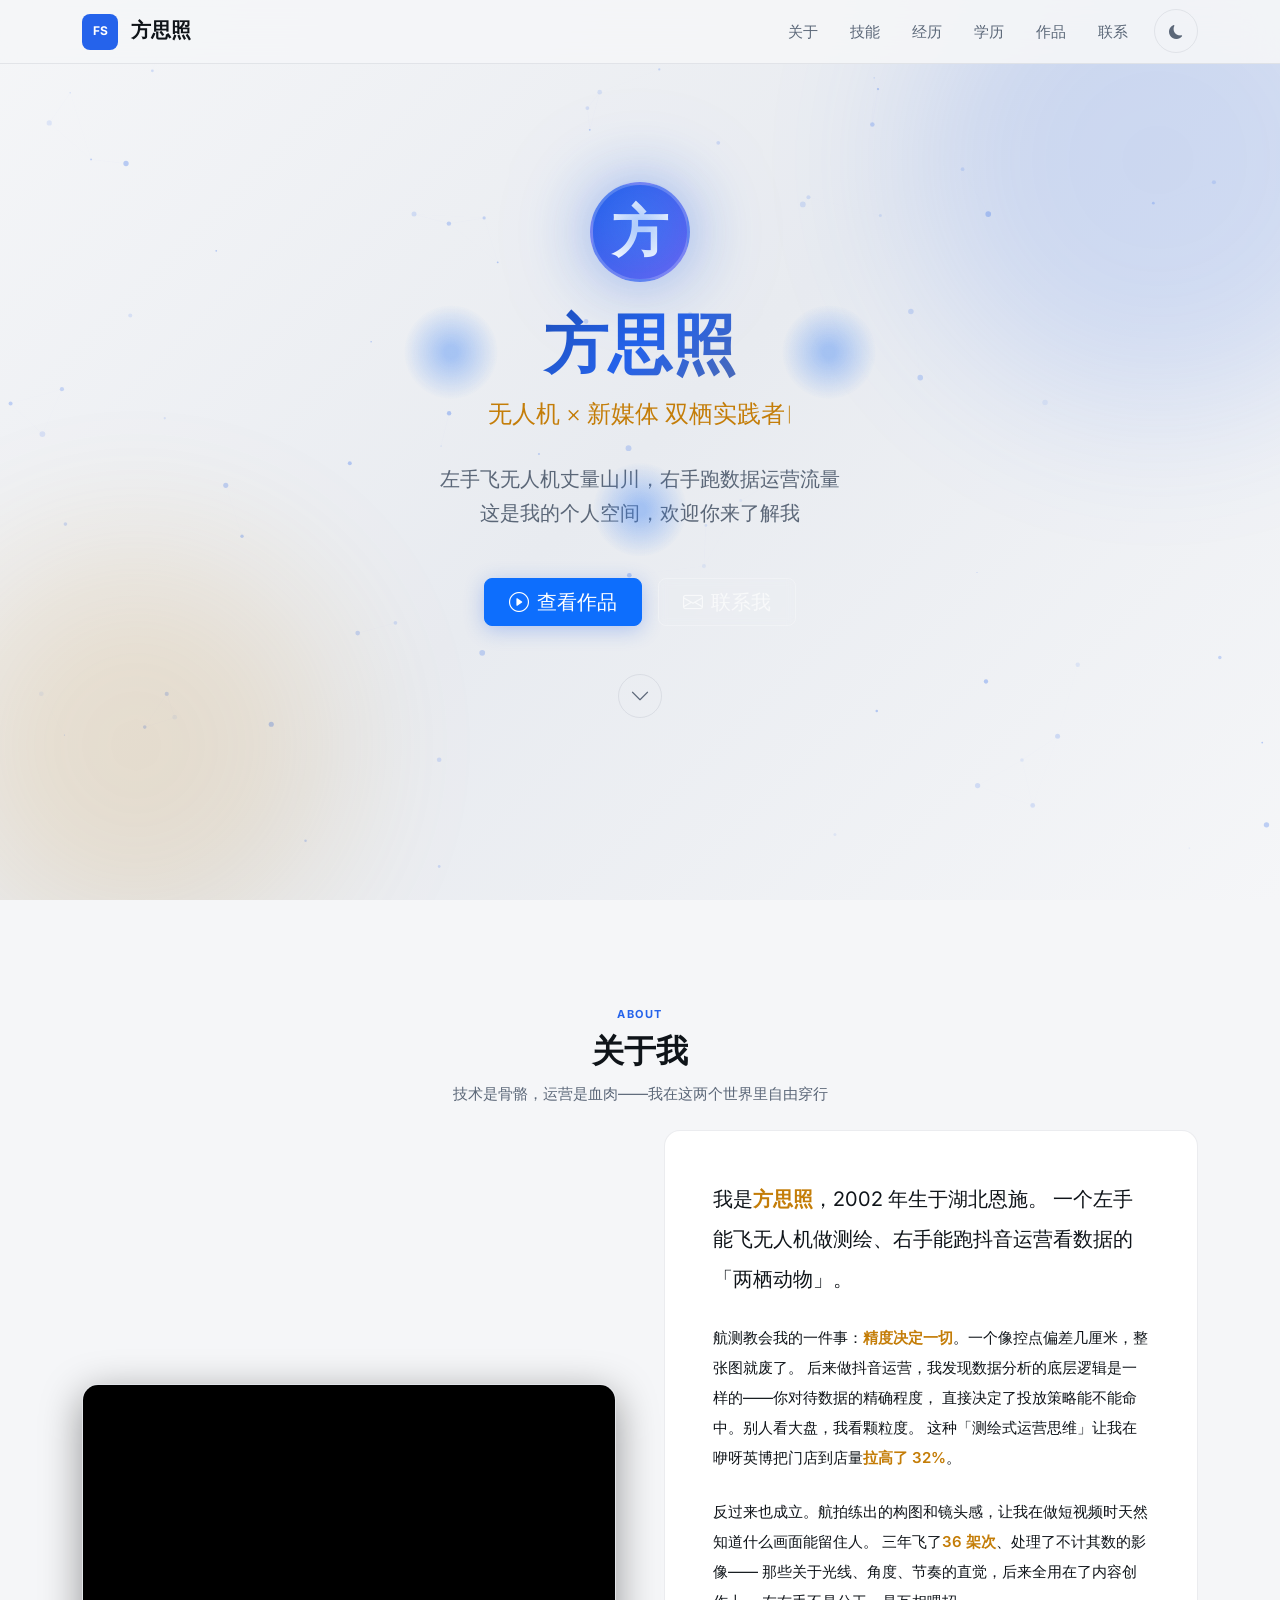
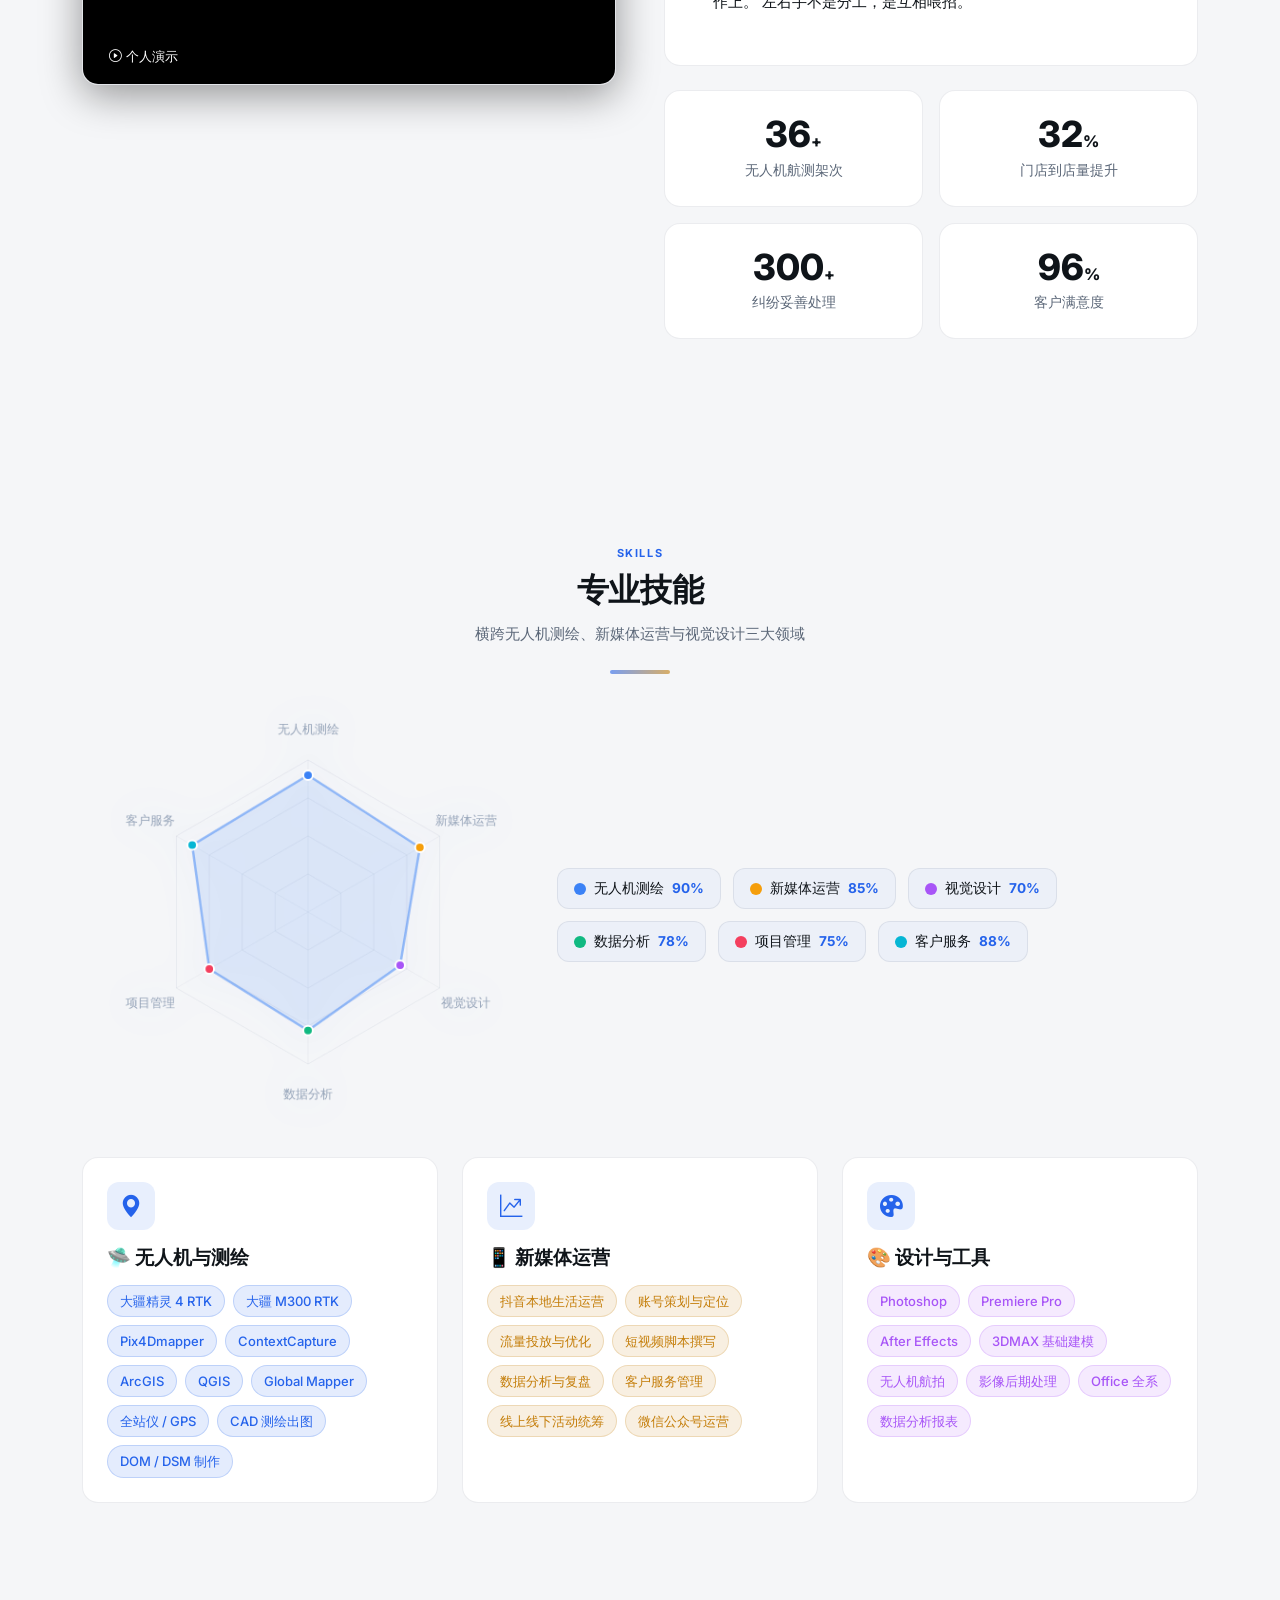
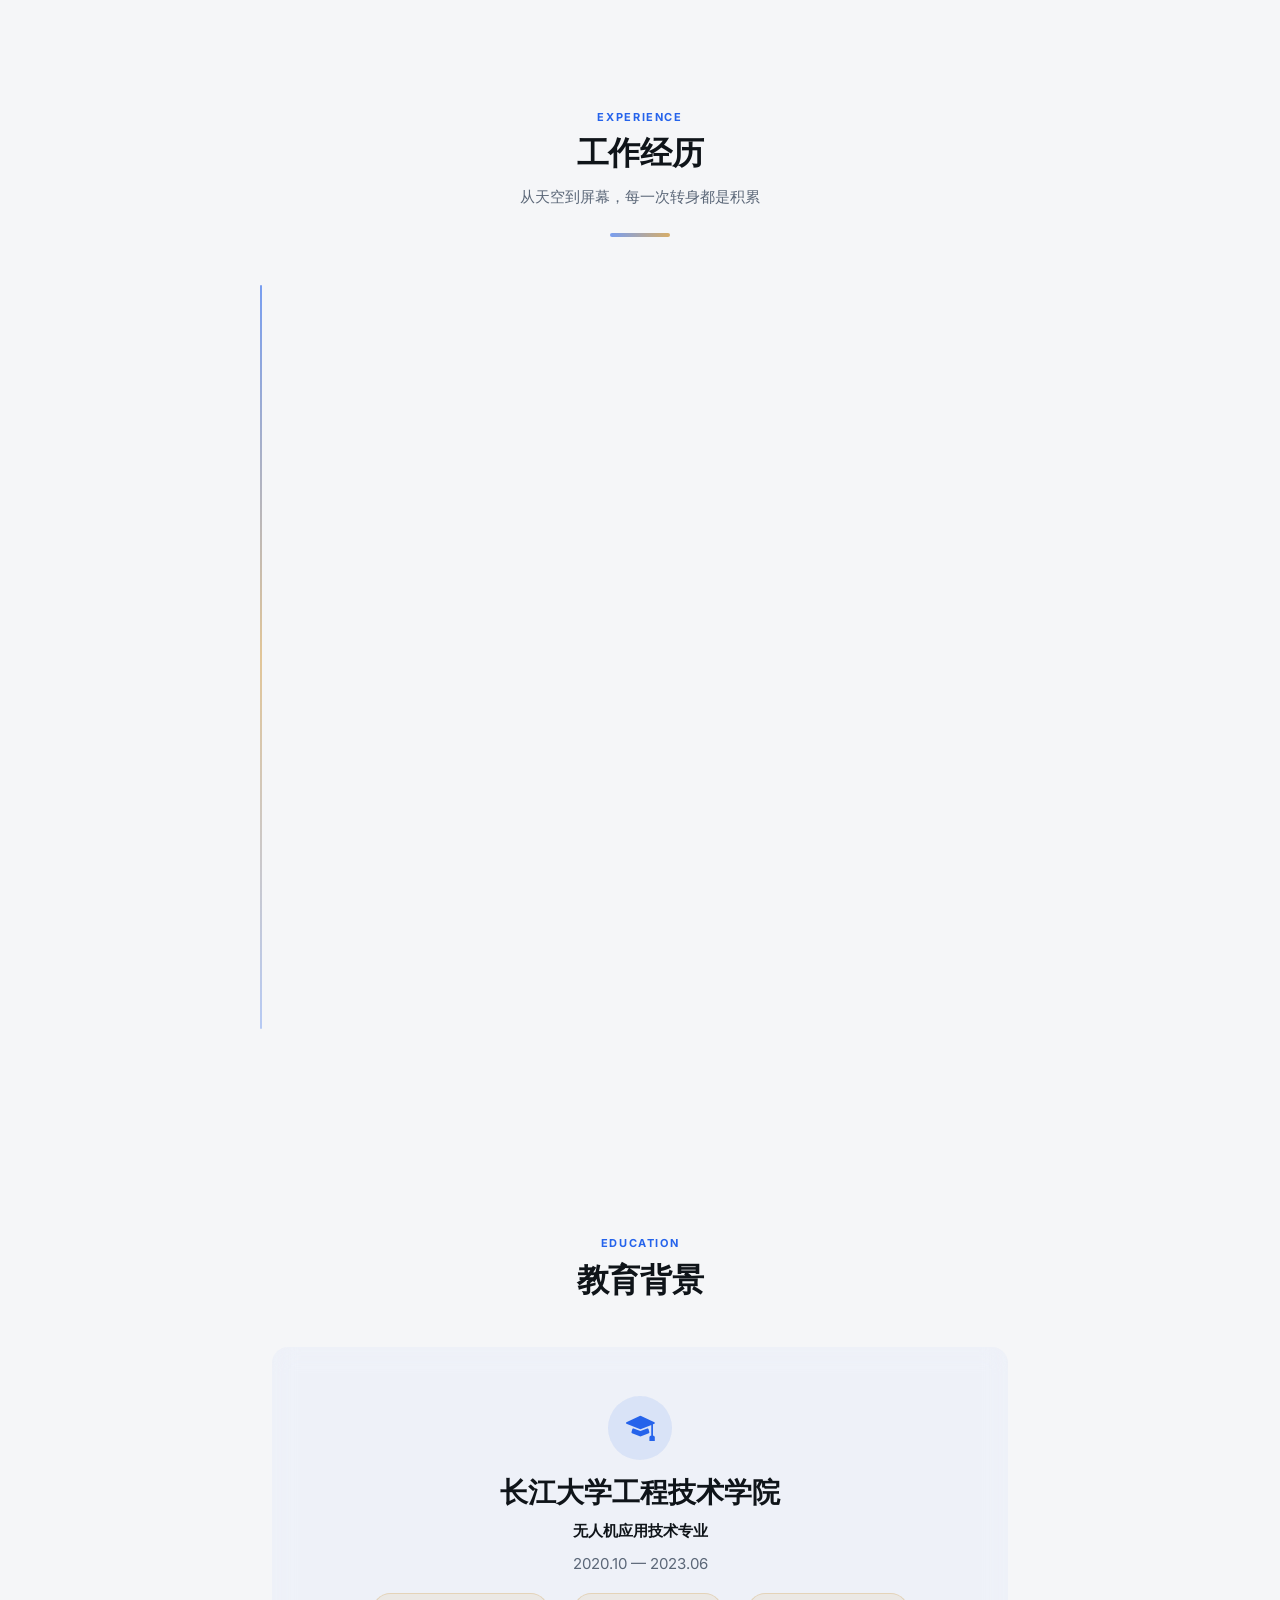
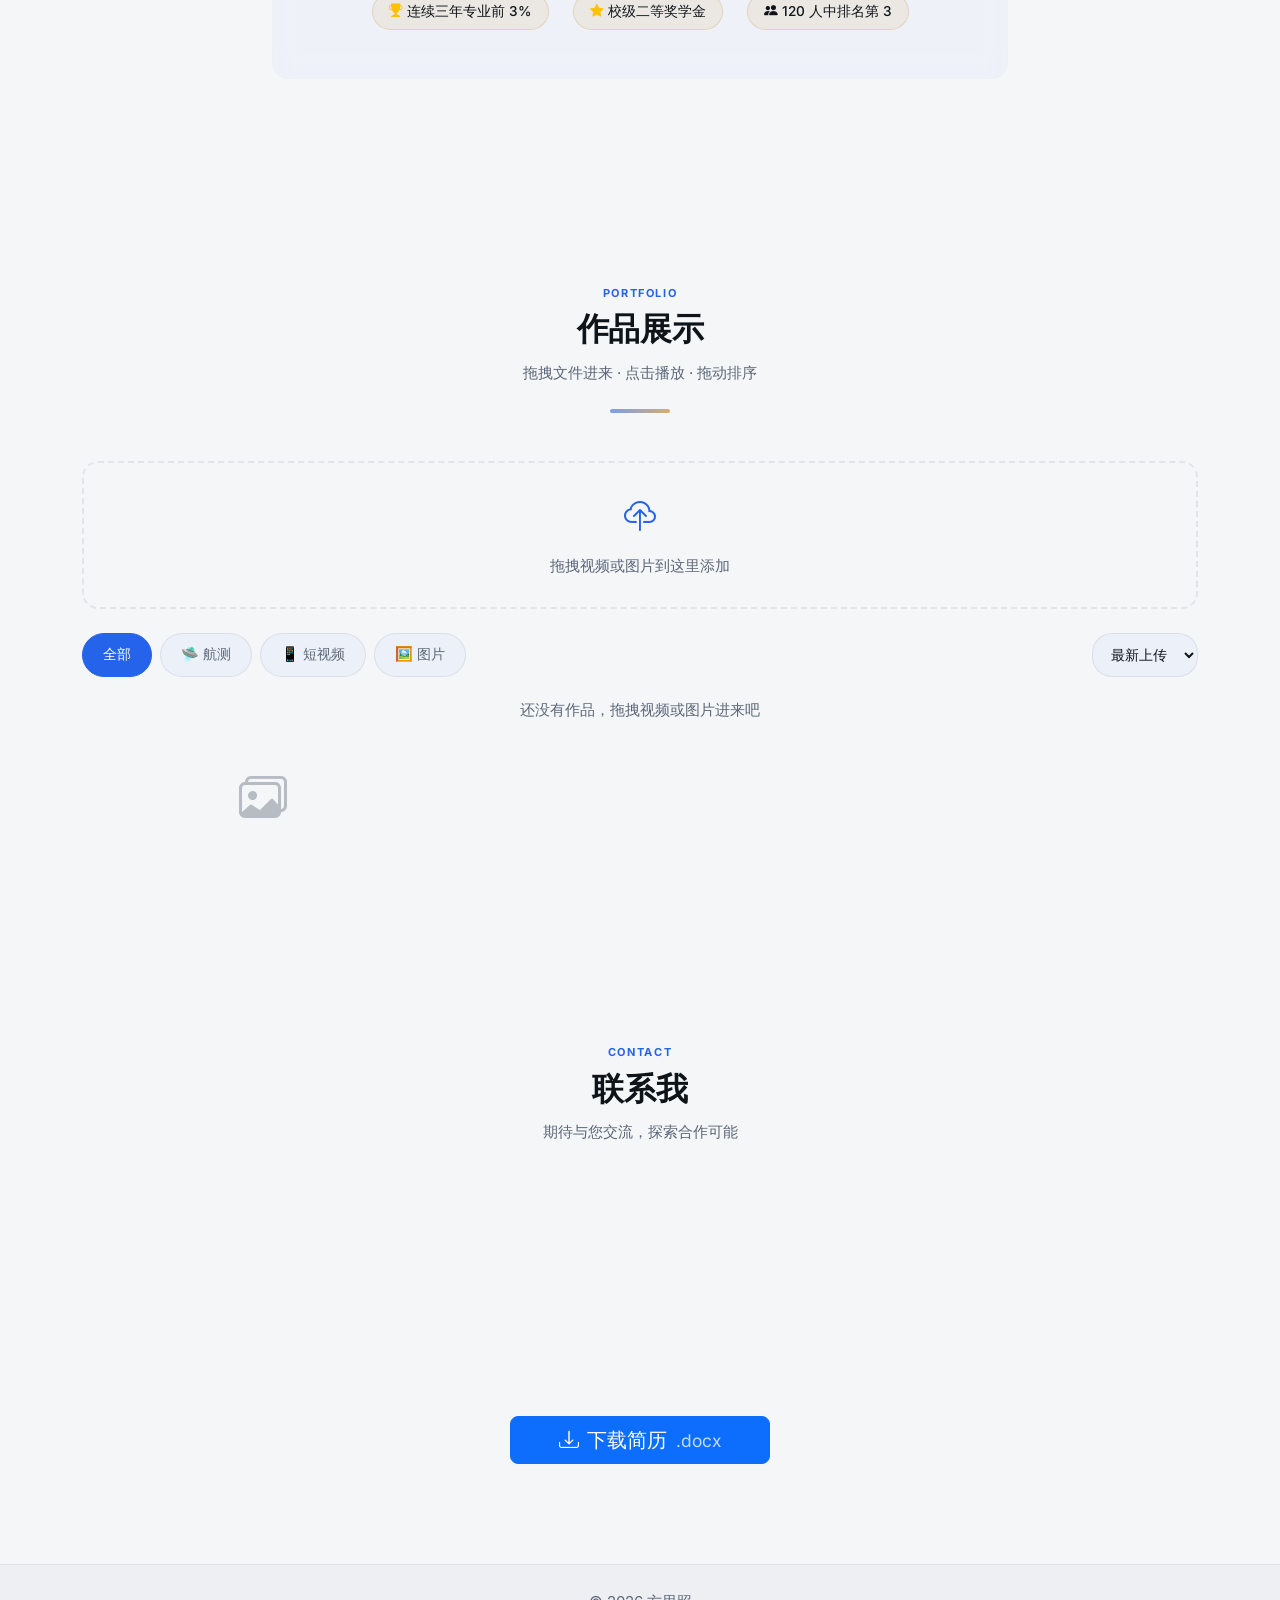
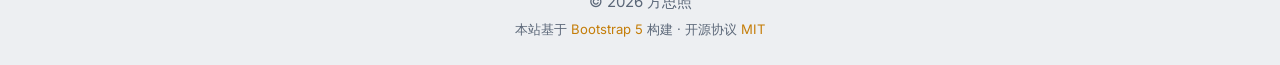
==== commit 456de2af: "fix: 集群审查修复 — 对比度+字体+导航+触摸目标+404+skip-link+theme-color" ====
--- a/index.html
+++ b/index.html
@@ -6,6 +6,8 @@
   <meta name="description" content="方思照的个人空间 — 无人机技术 × 新媒体运营。这里记录了我在天空和屏幕之间的故事。">
   <meta name="keywords" content="方思照,无人机,航测,抖音运营,新媒体,个人网站">
   <meta name="robots" content="index, follow">
+  <meta name="theme-color" content="#0A0E17" media="(prefers-color-scheme: dark)">
+  <meta name="theme-color" content="#F5F6F8" media="(prefers-color-scheme: light)">
   <link rel="canonical" href="https://fz-deploy.vercel.app">
 
   <!-- Open Graph -->
@@ -24,6 +26,11 @@
 
   <link rel="icon" href="data:image/svg+xml,<svg xmlns='http://www.w3.org/2000/svg' viewBox='0 0 32 32'><rect width='32' height='32' rx='6' fill='%233B82F6'/><text x='50%25' y='54%25' dominant-baseline='middle' text-anchor='middle' fill='white' font-size='18' font-family='sans-serif' font-weight='bold'>方</text></svg>">
   <title>方思照 | 无人机 × 新媒体 双栖实践者</title>
+
+  <!-- Inter 字体 -->
+  <link rel="preconnect" href="https://fonts.googleapis.com">
+  <link rel="preconnect" href="https://fonts.gstatic.com" crossorigin>
+  <link href="https://fonts.googleapis.com/css2?family=Inter:wght@400;600;700&display=swap" rel="stylesheet">
 
   <!-- 结构化数据 -->
   <script type="application/ld+json">
@@ -49,6 +56,9 @@
 </head>
 <body data-bs-spy="scroll" data-bs-target="#mainNav" data-bs-root-margin="0px 0px -40%" data-bs-smooth-scroll="true" tabindex="0">
 
+  <!-- 键盘跳转 -->
+  <a href="#about" class="skip-link">跳到主内容</a>
+
   <!-- 滚动进度条 -->
   <div class="scroll-progress" id="scrollProgress"></div>
 
@@ -66,6 +76,7 @@
           <li class="nav-item"><a class="nav-link" href="#about">关于</a></li>
           <li class="nav-item"><a class="nav-link" href="#skills">技能</a></li>
           <li class="nav-item"><a class="nav-link" href="#experience">经历</a></li>
+          <li class="nav-item"><a class="nav-link" href="#education">学历</a></li>
           <li class="nav-item"><a class="nav-link" href="#portfolio">作品</a></li>
           <li class="nav-item"><a class="nav-link" href="#contact">联系</a></li>
           <li class="nav-item ms-lg-2">
@@ -508,7 +519,7 @@
   <!-- ========== 页脚 ========== -->
   <footer class="site-footer py-4">
     <div class="container text-center">
-      <p class="mb-1 text-secondary">© 2026 方思照 · 鄂ICP备XXXXXXXX号</p>
+      <p class="mb-1 text-secondary">© 2026 方思照</p>
       <p class="small text-secondary mb-0">
         本站基于 <a href="https://getbootstrap.com" target="_blank" rel="noopener" class="text-decoration-none">Bootstrap 5</a> 构建 ·
         开源协议 <a href="https://opensource.org/licenses/MIT" target="_blank" rel="noopener" class="text-decoration-none">MIT</a>
--- a/assets/css/style.css
+++ b/assets/css/style.css
@@ -1,48 +1,62 @@
 /* ============================================================
    方思照个人网站 — 自定义样式
-   设计理念: 暗色科技风 + 蓝金双强调色
+   设计系统 v3: 深空蓝黑 + 琥珀金 · Inter+PingFang · 移动优先
    ============================================================ */
 
 /* ---------- CSS 自定义属性（主题变量） ---------- */
 :root,
 [data-bs-theme="dark"] {
-  --bg-primary: #0F172A;
-  --bg-secondary: #1E293B;
-  --bg-card: #1E293B;
-  --bg-card-hover: #253348;
-  --text-primary: #F1F5F9;
-  --text-secondary: #94A3B8;
-  --accent-blue: #3B82F6;
-  --accent-blue-rgb: 59, 130, 246;
-  --accent-gold: #F59E0B;
-  --accent-gold-rgb: 245, 158, 11;
-  --border-color: rgba(148, 163, 184, 0.12);
-  --nav-bg: rgba(15, 23, 42, 0.85);
-  --shadow-sm: 0 1px 3px rgba(0, 0, 0, 0.3);
-  --shadow-md: 0 4px 20px rgba(0, 0, 0, 0.4);
-  --shadow-lg: 0 10px 40px rgba(0, 0, 0, 0.5);
-  --gradient-hero: linear-gradient(135deg, #0F172A 0%, #1E293B 50%, #0F172A 100%);
-  --gradient-oss: linear-gradient(135deg, #1E293B 0%, #312E81 50%, #1E293B 100%);
+  --bg-primary: #0A0E17;
+  --bg-secondary: #0D111A;
+  --bg-card: #111620;
+  --bg-card-hover: #171D2A;
+  --text-primary: #ECEFF4;
+  --text-secondary: #7C8798;
+  --accent-blue: #5E9EFF;
+  --accent-blue-rgb: 94, 158, 255;
+  --accent-gold: #E8990C;
+  --accent-gold-rgb: 232, 153, 12;
+  --accent-purple: #A78BFA;
+  --accent-purple-rgb: 167, 139, 250;
+  --accent-green: #34D399;
+  --accent-green-rgb: 52, 211, 153;
+  --accent-rose: #FB7185;
+  --accent-rose-rgb: 251, 113, 133;
+  --accent-cyan: #22D3EE;
+  --accent-cyan-rgb: 34, 211, 238;
+  --border-color: rgba(124, 135, 152, 0.12);
+  --nav-bg: rgba(10, 14, 23, 0.88);
+  --shadow-sm: 0 1px 3px rgba(0, 0, 0, 0.4);
+  --shadow-md: 0 4px 24px rgba(0, 0, 0, 0.5);
+  --shadow-lg: 0 12px 48px rgba(0, 0, 0, 0.6);
+  --gradient-hero: linear-gradient(135deg, #0A0E17 0%, #111620 50%, #0A0E17 100%);
 }
 
 [data-bs-theme="light"] {
-  --bg-primary: #F8FAFC;
-  --bg-secondary: #F1F5F9;
+  --bg-primary: #F5F6F8;
+  --bg-secondary: #EDEFF2;
   --bg-card: #FFFFFF;
-  --bg-card-hover: #F8FAFC;
-  --text-primary: #0F172A;
-  --text-secondary: #64748B;
+  --bg-card-hover: #F8F9FB;
+  --text-primary: #0F1419;
+  --text-secondary: #5B6778;
   --accent-blue: #2563EB;
   --accent-blue-rgb: 37, 99, 235;
-  --accent-gold: #D97706;
-  --accent-gold-rgb: 217, 119, 6;
-  --border-color: rgba(100, 116, 139, 0.15);
-  --nav-bg: rgba(248, 250, 252, 0.9);
-  --shadow-sm: 0 1px 3px rgba(0, 0, 0, 0.08);
-  --shadow-md: 0 4px 20px rgba(0, 0, 0, 0.1);
-  --shadow-lg: 0 10px 40px rgba(0, 0, 0, 0.12);
-  --gradient-hero: linear-gradient(135deg, #F8FAFC 0%, #E2E8F0 50%, #F8FAFC 100%);
-  --gradient-oss: linear-gradient(135deg, #FFFFFF 0%, #EFF6FF 50%, #FFFFFF 100%);
+  --accent-gold: #C47D08;
+  --accent-gold-rgb: 196, 125, 8;
+  --accent-purple: #7C3AED;
+  --accent-purple-rgb: 124, 58, 237;
+  --accent-green: #059669;
+  --accent-green-rgb: 5, 150, 105;
+  --accent-rose: #E11D48;
+  --accent-rose-rgb: 225, 29, 72;
+  --accent-cyan: #0891B2;
+  --accent-cyan-rgb: 8, 145, 178;
+  --border-color: rgba(91, 103, 120, 0.12);
+  --nav-bg: rgba(245, 246, 248, 0.92);
+  --shadow-sm: 0 1px 3px rgba(0, 0, 0, 0.06);
+  --shadow-md: 0 4px 20px rgba(0, 0, 0, 0.08);
+  --shadow-lg: 0 12px 40px rgba(0, 0, 0, 0.1);
+  --gradient-hero: linear-gradient(135deg, #F5F6F8 0%, #E8EBF0 50%, #F5F6F8 100%);
 }
 
 /* ---------- 全局基础 ---------- */
@@ -57,13 +71,29 @@
   border-radius: 4px;
 }
 
+/* 键盘跳转链接 */
+.skip-link { position: absolute; top: -100px; left: 16px; z-index: 10001; padding: 10px 20px; background: var(--accent-gold); color: #0A0E17; font-weight: 600; border-radius: 8px; text-decoration: none; transition: top 0.2s ease; }
+.skip-link:focus { top: 10px; color: #0A0E17; }
+
+/* 触摸目标 44px */
+.nav-link { min-height: 44px; display: inline-flex; align-items: center; }
+.theme-toggle { min-width: 44px; min-height: 44px; }
+.filter-btn { min-height: 44px; display: inline-flex; align-items: center; }
+.sort-select { min-height: 44px; }
+
 body {
   background-color: var(--bg-primary);
   color: var(--text-primary);
-  font-family: -apple-system, BlinkMacSystemFont, "Segoe UI", "PingFang SC", "Microsoft YaHei", "Helvetica Neue", sans-serif;
+  font-family: "Inter", "PingFang SC", "Microsoft YaHei", -apple-system, sans-serif;
+  font-size: 0.9375rem;
+  line-height: 1.7;
   transition: background-color 0.3s ease, color 0.3s ease;
   overflow-x: hidden;
 }
+
+/* 覆盖 Bootstrap 默认辅助文字色，确保 WCAG AA 对比度 */
+.text-secondary { color: var(--text-secondary) !important; }
+.text-primary { color: var(--text-primary) !important; }
 
 /* ---------- 滚动进度条 ---------- */
 .scroll-progress {
@@ -75,44 +105,6 @@
   z-index: 9999;
   transition: width 0.1s linear;
   border-radius: 0 2px 2px 0;
-}
-
-/* ---------- 玻璃拟态 ---------- */
-.glass {
-  background: rgba(var(--accent-blue-rgb), 0.04) !important;
-  backdrop-filter: blur(20px);
-  -webkit-backdrop-filter: blur(20px);
-  border: 1px solid rgba(255, 255, 255, 0.08) !important;
-}
-
-[data-bs-theme="light"] .glass {
-  background: rgba(255, 255, 255, 0.6) !important;
-  border: 1px solid rgba(0, 0, 0, 0.06) !important;
-}
-
-/* ---------- 渐变边框动画 ---------- */
-.gradient-border {
-  position: relative;
-}
-
-.gradient-border::before {
-  content: '';
-  position: absolute;
-  inset: 0;
-  border-radius: inherit;
-  padding: 1px;
-  background: linear-gradient(135deg, rgba(var(--accent-blue-rgb), 0.3), rgba(var(--accent-gold-rgb), 0.3), rgba(var(--accent-blue-rgb), 0.1));
-  -webkit-mask: linear-gradient(#fff 0 0) content-box, linear-gradient(#fff 0 0);
-  mask: linear-gradient(#fff 0 0) content-box, linear-gradient(#fff 0 0);
-  -webkit-mask-composite: xor;
-  mask-composite: exclude;
-  opacity: 0;
-  transition: opacity 0.5s ease;
-  pointer-events: none;
-}
-
-.gradient-border:hover::before {
-  opacity: 1;
 }
 
 a {
@@ -228,33 +220,16 @@
 }
 
 .hero-glow-1 {
-  width: 500px;
-  height: 500px;
+  width: 500px; height: 500px;
   background: var(--accent-blue);
-  top: -10%;
-  right: -10%;
-  animation: glowDrift1 12s ease-in-out infinite;
+  top: -10%; right: -10%;
+  /* 由 JS 视差统一驱动，避免 CSS animation 与 JS transform 冲突 */
 }
 
 .hero-glow-2 {
-  width: 400px;
-  height: 400px;
+  width: 400px; height: 400px;
   background: var(--accent-gold);
-  bottom: -5%;
-  left: -5%;
-  animation: glowDrift2 15s ease-in-out infinite;
-}
-
-@keyframes glowDrift1 {
-  0%, 100% { transform: translate(0, 0); }
-  33% { transform: translate(-60px, 40px); }
-  66% { transform: translate(-30px, -30px); }
-}
-
-@keyframes glowDrift2 {
-  0%, 100% { transform: translate(0, 0); }
-  33% { transform: translate(50px, -30px); }
-  66% { transform: translate(-20px, 50px); }
+  bottom: -5%; left: -5%;
 }
 
 /* 头像占位 */
@@ -375,25 +350,28 @@
 
 .section-tag {
   display: inline-block;
-  font-size: 0.75rem;
+  font-size: 0.6875rem;
   font-weight: 700;
   letter-spacing: 0.15em;
   color: var(--accent-blue);
   text-transform: uppercase;
-  margin-bottom: 0.75rem;
+  margin-bottom: 0.5rem;
 }
 
 .section-title {
-  font-size: 2.5rem;
-  font-weight: 800;
+  font-size: 2rem;
+  font-weight: 700;
+  letter-spacing: -0.01em;
+  line-height: 1.2;
   margin-bottom: 0.75rem;
 }
 
 .section-subtitle {
   color: var(--text-secondary);
-  font-size: 1.1rem;
+  font-size: 0.9375rem;
   max-width: 500px;
   margin: 0 auto;
+  line-height: 1.6;
 }
 
 .text-highlight {
@@ -438,32 +416,27 @@
 
 /* ---------- 关于卡片 ---------- */
 .about-card {
-  background: rgba(var(--accent-blue-rgb), 0.03);
-  backdrop-filter: blur(12px);
-  -webkit-backdrop-filter: blur(12px);
-  border: 1px solid rgba(255, 255, 255, 0.06);
-  transition: all 0.4s cubic-bezier(0.25, 0.8, 0.25, 1.2);
+  background: var(--bg-card);
+  border: 1px solid var(--border-color);
+  transition: transform 0.3s cubic-bezier(0.25, 0.8, 0.25, 1.2), box-shadow 0.3s cubic-bezier(0.25, 0.8, 0.25, 1.2);
 }
 
 .about-card:hover {
-  box-shadow: 0 20px 50px rgba(0, 0, 0, 0.4), 0 0 0 1px rgba(var(--accent-blue-rgb), 0.15) inset;
-  transform: translateY(-2px);
+  box-shadow: var(--shadow-lg);
+  transform: translateY(-4px);
 }
 
 /* 数据统计卡片 */
 .stat-card {
-  background: rgba(var(--accent-blue-rgb), 0.03);
-  backdrop-filter: blur(12px);
-  -webkit-backdrop-filter: blur(12px);
-  border: 1px solid rgba(255, 255, 255, 0.06);
-  transition: all 0.4s cubic-bezier(0.25, 0.8, 0.25, 1.2);
+  background: var(--bg-card);
+  border: 1px solid var(--border-color);
+  transition: transform 0.3s cubic-bezier(0.25, 0.8, 0.25, 1.2), box-shadow 0.3s cubic-bezier(0.25, 0.8, 0.25, 1.2), border-color 0.3s ease;
 }
 
 .stat-card:hover {
-  transform: translateY(-6px);
-  box-shadow: 0 15px 40px rgba(0, 0, 0, 0.4);
-  border-color: rgba(var(--accent-blue-rgb), 0.35);
-  background: rgba(var(--accent-blue-rgb), 0.06);
+  transform: translateY(-4px);
+  box-shadow: var(--shadow-md);
+  border-color: rgba(var(--accent-gold-rgb), 0.3);
 }
 
 .stat-number {
@@ -525,18 +498,15 @@
 
 /* ---------- 技能卡片 ---------- */
 .skill-category-card {
-  background: rgba(var(--accent-blue-rgb), 0.02);
-  backdrop-filter: blur(12px);
-  -webkit-backdrop-filter: blur(12px);
-  border: 1px solid rgba(255, 255, 255, 0.06);
-  transition: all 0.4s cubic-bezier(0.25, 0.8, 0.25, 1.2);
+  background: var(--bg-card);
+  border: 1px solid var(--border-color);
+  transition: transform 0.3s cubic-bezier(0.25, 0.8, 0.25, 1.2), box-shadow 0.3s cubic-bezier(0.25, 0.8, 0.25, 1.2), border-color 0.3s ease;
 }
 
 .skill-category-card:hover {
-  transform: translateY(-8px);
-  box-shadow: 0 25px 50px rgba(0, 0, 0, 0.5);
-  border-color: rgba(var(--accent-blue-rgb), 0.3);
-  background: rgba(var(--accent-blue-rgb), 0.05);
+  transform: translateY(-4px);
+  box-shadow: var(--shadow-lg);
+  border-color: rgba(var(--accent-blue-rgb), 0.25);
 }
 
 .skill-icon-wrapper {
@@ -968,10 +938,15 @@
 }
 
 a.contact-card:hover {
-  transform: translateY(-8px);
-  box-shadow: 0 25px 50px rgba(0, 0, 0, 0.5);
-  border-color: rgba(var(--accent-blue-rgb), 0.5);
+  transform: translateY(-6px);
+  box-shadow: var(--shadow-lg);
+  border-color: var(--accent-gold);
   color: var(--text-primary);
+}
+
+a.contact-card:hover .contact-icon {
+  background: var(--accent-gold);
+  color: #fff;
 }
 
 .contact-icon {
